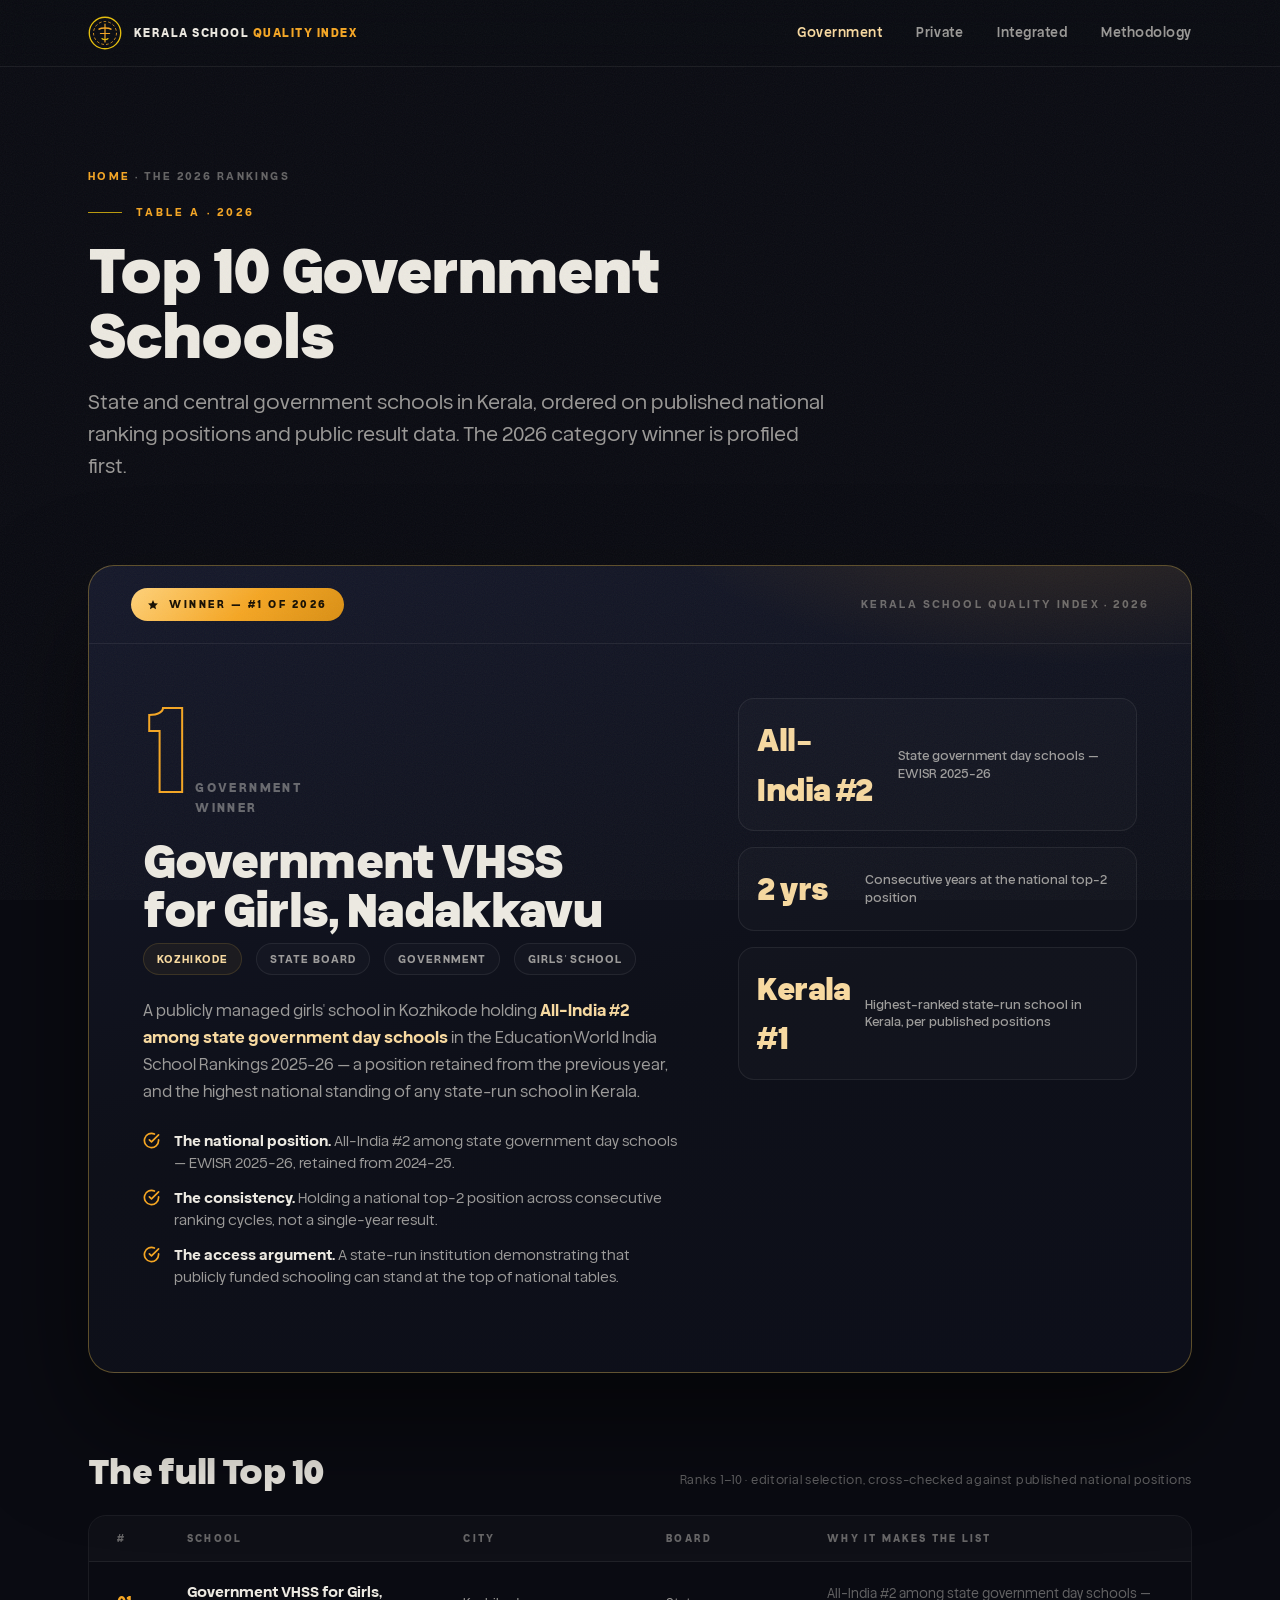
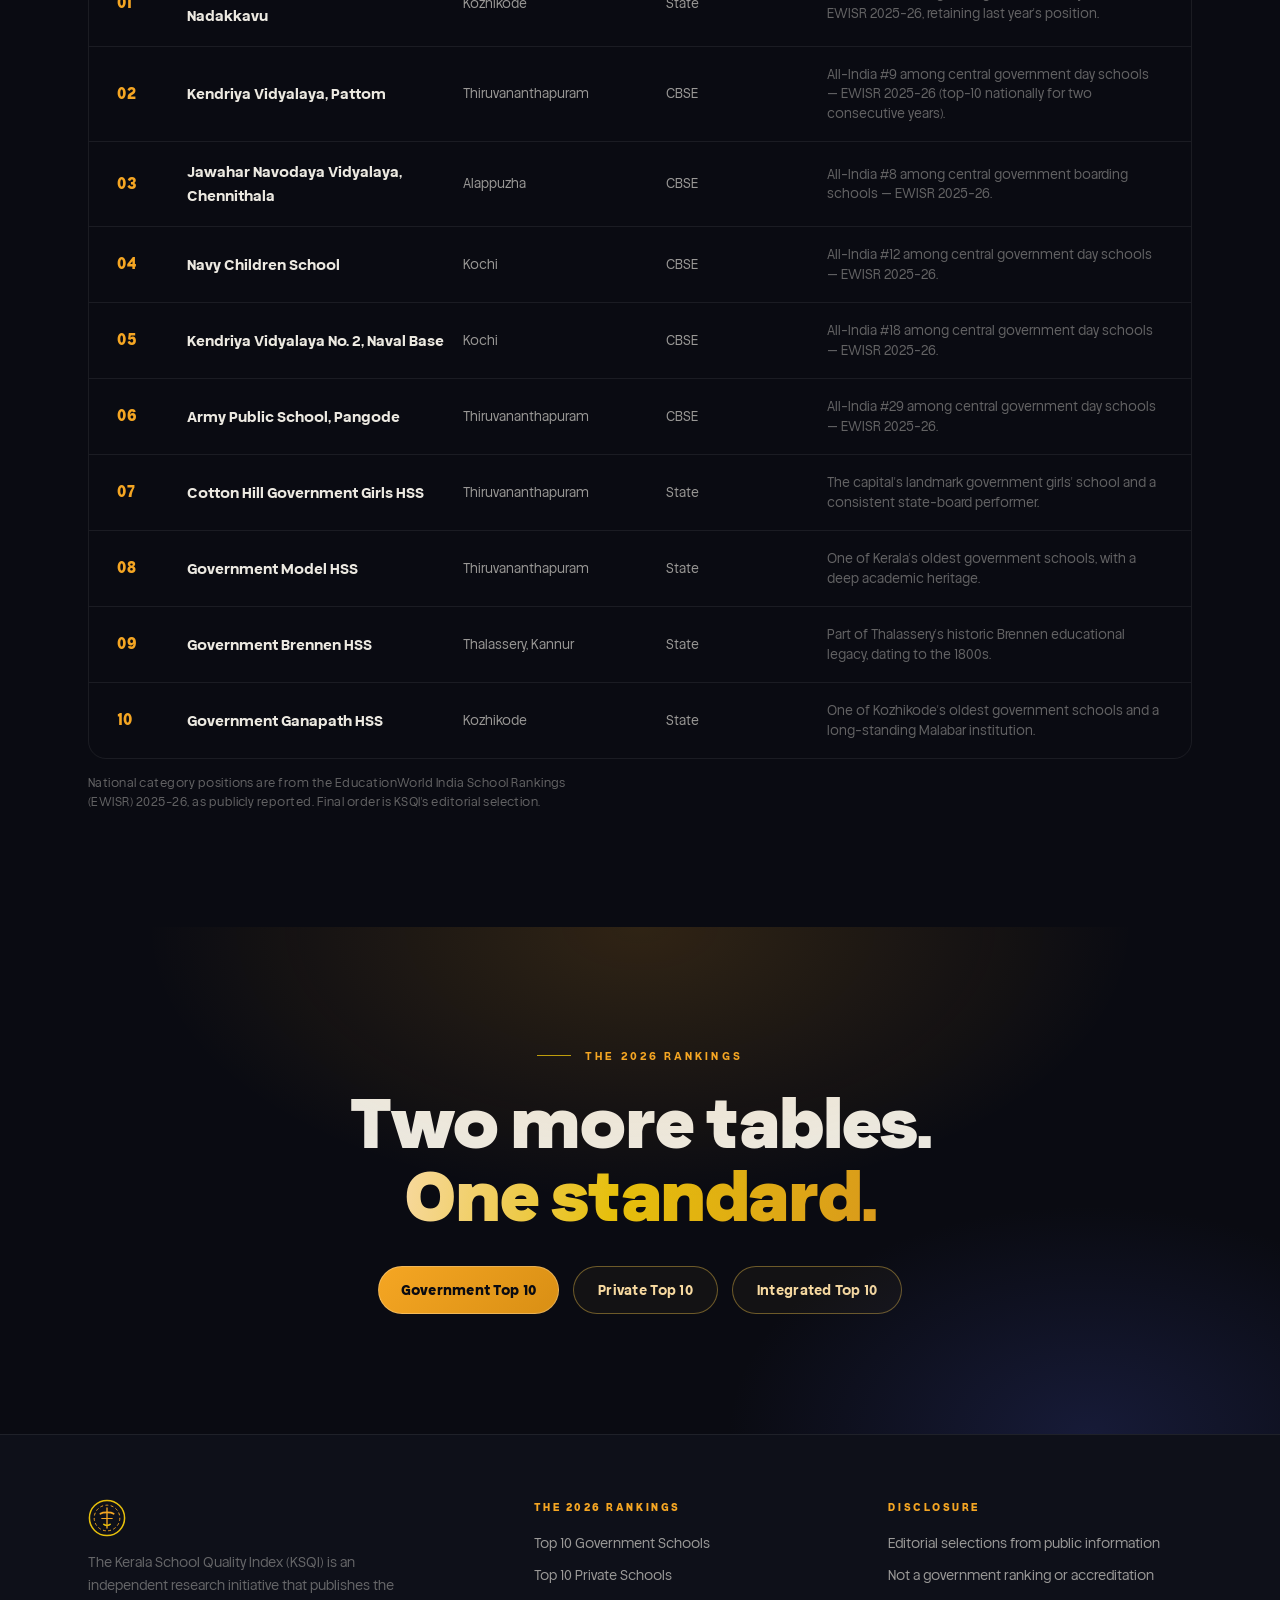
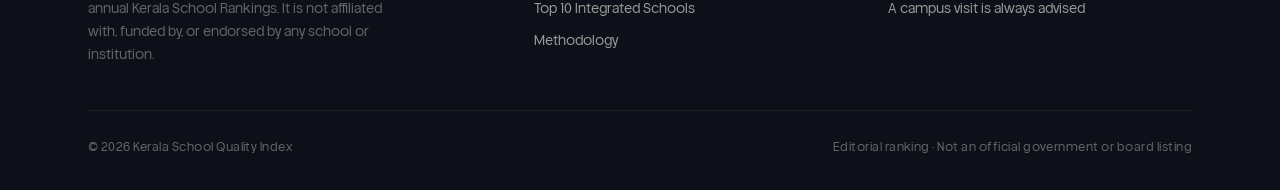
==== government.html @ 9d3c6ff7 "Restructure: multi-page site — equal #1 treatment per category, Rays imagery removed, shared styles." ====
<!DOCTYPE html>
<html lang="en">
<head>
<meta charset="UTF-8" />
<meta name="viewport" content="width=device-width, initial-scale=1.0, viewport-fit=cover" />
<title>Top 10 Government Schools in Kerala — 2026 Rankings | KSQI</title>
<meta name="description" content="The 2026 KSQI editorial ranking of Kerala's government schools — led by Government VHSS for Girls, Nadakkavu, All-India #2 among state government day schools in EWISR 2025-26." />
<meta property="og:title" content="Top 10 Government Schools in Kerala — 2026 Rankings | KSQI" />
<meta property="og:description" content="The 2026 KSQI editorial ranking of Kerala's government schools — led by Government VHSS for Girls, Nadakkavu, All-India #2 among state government day schools in EWISR 2025-26." />
<meta property="og:type" content="website" />
<meta name="theme-color" content="#0a0b12" />
<link rel="icon" href="data:image/svg+xml,%3Csvg%20xmlns%3D%27http%3A//www.w3.org/2000/svg%27%20viewBox%3D%270%200%2040%2040%27%3E%3Ccircle%20cx%3D%2720%27%20cy%3D%2720%27%20r%3D%2718.5%27%20fill%3D%27%25230a0b12%27%20stroke%3D%27%2523e6bf0b%27%20stroke-width%3D%271.6%27/%3E%3Ccircle%20cx%3D%2720%27%20cy%3D%2720%27%20r%3D%2713.5%27%20fill%3D%27none%27%20stroke%3D%27%2523f5a623%27%20stroke-width%3D%271%27%20stroke-dasharray%3D%273%202.6%27/%3E%3Cpath%20d%3D%27M20%209.5v21%27%20stroke%3D%27%2523f5a623%27%20stroke-width%3D%271.4%27%20stroke-linecap%3D%27round%27/%3E%3Cpath%20d%3D%27M13%2015.5c2.6-1.8%2011.4-1.8%2014%200%27%20stroke%3D%27%2523f5a623%27%20stroke-width%3D%271.8%27%20stroke-linecap%3D%27round%27/%3E%3Cpath%20d%3D%27M14.5%2020.5h11%27%20stroke%3D%27%2523f5a623%27%20stroke-width%3D%271.2%27%20stroke-linecap%3D%27round%27/%3E%3Cpath%20d%3D%27M16.6%2026.6c1.1%201.6%205.7%201.6%206.8%200%27%20stroke%3D%27%2523e6bf0b%27%20stroke-width%3D%271.6%27%20stroke-linecap%3D%27round%27/%3E%3C/svg%3E" />
<link rel="stylesheet" href="styles.css" />
<script type="application/ld+json">
{
  "@context": "https://schema.org",
  "@type": "WebPage",
  "name": "Top 10 Government Schools in Kerala — 2026 Rankings",
  "description": "The 2026 KSQI editorial ranking of Kerala's government schools — led by Government VHSS for Girls, Nadakkavu, All-India #2 among state government day schools in EWISR 2025-26.",
  "publisher": { "@type": "Organization", "name": "Kerala School Quality Index" }
}
</script>
</head>
<body>
<header class="masthead">
  <div class="container masthead-inner">
    <a class="brand" href="index.html">
      <svg class="brand-emblem" viewBox="0 0 40 40" fill="none" aria-hidden="true">
        <circle cx="20" cy="20" r="18.5" stroke="#e6bf0b" stroke-width="1.6"/>
        <circle cx="20" cy="20" r="13.5" stroke="#f5a623" stroke-width="1" stroke-dasharray="3 2.6"/>
        <path d="M20 9.5v21" stroke="#f5a623" stroke-width="1.4" stroke-linecap="round"/>
        <path d="M13 15.5c2.6-1.8 11.4-1.8 14 0" stroke="#f5a623" stroke-width="1.8" stroke-linecap="round"/>
        <path d="M14.5 20.5h11" stroke="#f5a623" stroke-width="1.2" stroke-linecap="round"/>
        <path d="M16.6 26.6c1.1 1.6 5.7 1.6 6.8 0" stroke="#e6bf0b" stroke-width="1.6" stroke-linecap="round"/>
      </svg>
      <span class="brand-name">Kerala School <span>Quality Index</span></span>
    </a>
    <nav class="masthead-nav" aria-label="Rankings navigation">
      <a href="government.html" style="color:var(--champagne)">Government</a>
      <a href="private.html">Private</a>
      <a href="integrated.html">Integrated</a>
      <a href="index.html#methodology">Methodology</a>
    </nav>
    
  </div>
</header>

<section class="page-head">
  <div class="container">
    <div class="crumb reveal"><a href="index.html">Home</a> · The 2026 Rankings</div>
    <div class="section-head reveal" style="margin-bottom:0">
      <div class="section-label">Table A · 2026</div>
      <h2 style="font-size:clamp(34px,5vw,60px);font-weight:900;margin:16px 0 18px">Top 10 Government Schools</h2>
      <p class="lede">State and central government schools in Kerala, ordered on published national ranking positions and public result data. The 2026 category winner is profiled first.</p>
    </div>
  </div>
</section>

<section class="section" style="padding-top:clamp(20px,3vw,36px)">
  <div class="container">
    <article class="rank-featured reveal">
      <div class="topline">
        <span class="rank-badge"><svg width="12" height="12" viewBox="0 0 24 24" fill="currentColor" aria-hidden="true"><path d="M12 2l2.9 6.3 6.9.8-5.1 4.7 1.4 6.8L12 17.2 5.9 20.6l1.4-6.8L2.2 9.1l6.9-.8z"/></svg> Winner — #1 of 2026</span>
        <span class="rank-edition">Kerala School Quality Index · 2026</span>
      </div>
      <div class="rank-body">
        <div class="rank-left">
          <div class="rank-no"><span class="big">1</span><span class="of">Government<br/>Winner</span></div>
          <h3>Government VHSS for Girls, Nadakkavu</h3>
          <div class="rank-meta">
            <span class="chip gold">Kozhikode</span>
            <span class="chip">State Board</span>
            <span class="chip">Government</span>
            <span class="chip">Girls' School</span>
          </div>
          <p class="blurb">A publicly managed girls' school in Kozhikode holding <strong>All-India #2 among state government day schools</strong> in the EducationWorld India School Rankings 2025-26 — a position retained from the previous year, and the highest national standing of any state-run school in Kerala.</p>
          <div class="rank-wins">
            <div class="win">
              <svg width="17" height="17" viewBox="0 0 24 24" fill="none" stroke="#f5a623" stroke-width="2.4" stroke-linecap="round" stroke-linejoin="round" aria-hidden="true"><path d="M22 11.08V12a10 10 0 1 1-5.93-9.14"/><polyline points="22 4 12 14.01 9 11.01"/></svg>
              <span><b>The national position.</b> All-India #2 among state government day schools — EWISR 2025-26, retained from 2024-25.</span>
            </div>
            <div class="win">
              <svg width="17" height="17" viewBox="0 0 24 24" fill="none" stroke="#f5a623" stroke-width="2.4" stroke-linecap="round" stroke-linejoin="round" aria-hidden="true"><path d="M22 11.08V12a10 10 0 1 1-5.93-9.14"/><polyline points="22 4 12 14.01 9 11.01"/></svg>
              <span><b>The consistency.</b> Holding a national top-2 position across consecutive ranking cycles, not a single-year result.</span>
            </div>
            <div class="win">
              <svg width="17" height="17" viewBox="0 0 24 24" fill="none" stroke="#f5a623" stroke-width="2.4" stroke-linecap="round" stroke-linejoin="round" aria-hidden="true"><path d="M22 11.08V12a10 10 0 1 1-5.93-9.14"/><polyline points="22 4 12 14.01 9 11.01"/></svg>
              <span><b>The access argument.</b> A state-run institution demonstrating that publicly funded schooling can stand at the top of national tables.</span>
            </div>
          </div>
        </div>
        <div class="rank-right">
          <div class="rank-stat"><span class="v">All-India #2</span><span class="k">State government day schools — EWISR 2025-26</span></div>
          <div class="rank-stat"><span class="v">2 yrs</span><span class="k">Consecutive years at the national top-2 position</span></div>
          <div class="rank-stat"><span class="v">Kerala #1</span><span class="k">Highest-ranked state-run school in Kerala, per published positions</span></div>
        </div>
      </div>
    </article>

    <div class="watch-head reveal">
      <h3>The full Top 10</h3>
      <span class="note-sm">Ranks 1–10 · editorial selection, cross-checked against published national positions</span>
    </div>
    <div class="wtable reveal">
      <div class="wrow whead">
        <span>#</span><span>School</span><span>City</span><span>Board</span><span>Why it makes the list</span>
      </div>
      <div class="wrow"><span class="pos rk">01</span><span class="school">Government VHSS for Girls, Nadakkavu</span><span class="city">Kozhikode</span><span class="board">State</span><span class="why">All-India #2 among state government day schools — EWISR 2025-26, retaining last year's position.</span></div>
      <div class="wrow"><span class="pos rk">02</span><span class="school">Kendriya Vidyalaya, Pattom</span><span class="city">Thiruvananthapuram</span><span class="board">CBSE</span><span class="why">All-India #9 among central government day schools — EWISR 2025-26 (top-10 nationally for two consecutive years).</span></div>
      <div class="wrow"><span class="pos rk">03</span><span class="school">Jawahar Navodaya Vidyalaya, Chennithala</span><span class="city">Alappuzha</span><span class="board">CBSE</span><span class="why">All-India #8 among central government boarding schools — EWISR 2025-26.</span></div>
      <div class="wrow"><span class="pos rk">04</span><span class="school">Navy Children School</span><span class="city">Kochi</span><span class="board">CBSE</span><span class="why">All-India #12 among central government day schools — EWISR 2025-26.</span></div>
      <div class="wrow"><span class="pos rk">05</span><span class="school">Kendriya Vidyalaya No. 2, Naval Base</span><span class="city">Kochi</span><span class="board">CBSE</span><span class="why">All-India #18 among central government day schools — EWISR 2025-26.</span></div>
      <div class="wrow"><span class="pos rk">06</span><span class="school">Army Public School, Pangode</span><span class="city">Thiruvananthapuram</span><span class="board">CBSE</span><span class="why">All-India #29 among central government day schools — EWISR 2025-26.</span></div>
      <div class="wrow"><span class="pos rk">07</span><span class="school">Cotton Hill Government Girls HSS</span><span class="city">Thiruvananthapuram</span><span class="board">State</span><span class="why">The capital's landmark government girls' school and a consistent state-board performer.</span></div>
      <div class="wrow"><span class="pos rk">08</span><span class="school">Government Model HSS</span><span class="city">Thiruvananthapuram</span><span class="board">State</span><span class="why">One of Kerala's oldest government schools, with a deep academic heritage.</span></div>
      <div class="wrow"><span class="pos rk">09</span><span class="school">Government Brennen HSS</span><span class="city">Thalassery, Kannur</span><span class="board">State</span><span class="why">Part of Thalassery's historic Brennen educational legacy, dating to the 1800s.</span></div>
      <div class="wrow"><span class="pos rk">10</span><span class="school">Government Ganapath HSS</span><span class="city">Kozhikode</span><span class="board">State</span><span class="why">One of Kozhikode's oldest government schools and a long-standing Malabar institution.</span></div>
    </div>
    <p class="table-src reveal">National category positions are from the EducationWorld India School Rankings (EWISR) 2025-26, as publicly reported. Final order is KSQI's editorial selection.</p>
  </div>
</section>

<section class="cta-band">
  <div class="container">
    <div class="reveal">
      <div class="section-label" style="justify-content:center;margin-bottom:20px">The 2026 Rankings</div>
      <h2>Two more tables.<br/><span class="gold-text">One standard.</span></h2>
      <div class="cta-actions" style="margin-top:34px">
        <a class="cta-btn" href="government.html">Government Top 10</a>
        <a class="btn-ghost" href="private.html">Private Top 10</a>
        <a class="btn-ghost" href="integrated.html">Integrated Top 10</a>
      </div>
    </div>
  </div>
</section>

<footer class="footer">
  <div class="container">
    <div class="footer-grid">
      <div>
        <a class="brand" href="index.html">
          <svg class="brand-emblem" viewBox="0 0 40 40" fill="none" aria-hidden="true">
        <circle cx="20" cy="20" r="18.5" stroke="#e6bf0b" stroke-width="1.6"/>
        <circle cx="20" cy="20" r="13.5" stroke="#f5a623" stroke-width="1" stroke-dasharray="3 2.6"/>
        <path d="M20 9.5v21" stroke="#f5a623" stroke-width="1.4" stroke-linecap="round"/>
        <path d="M13 15.5c2.6-1.8 11.4-1.8 14 0" stroke="#f5a623" stroke-width="1.8" stroke-linecap="round"/>
        <path d="M14.5 20.5h11" stroke="#f5a623" stroke-width="1.2" stroke-linecap="round"/>
        <path d="M16.6 26.6c1.1 1.6 5.7 1.6 6.8 0" stroke="#e6bf0b" stroke-width="1.6" stroke-linecap="round"/>
      </svg>
        </a>
        <p>The Kerala School Quality Index (KSQI) is an independent research initiative that publishes the annual Kerala School Rankings. It is not affiliated with, funded by, or endorsed by any school or institution.</p>
      </div>
      <div>
        <h5>The 2026 Rankings</h5>
        <ul>
          <li><a href="government.html">Top 10 Government Schools</a></li>
          <li><a href="private.html">Top 10 Private Schools</a></li>
          <li><a href="integrated.html">Top 10 Integrated Schools</a></li>
          <li><a href="index.html#methodology">Methodology</a></li>
        </ul>
      </div>
      <div>
        <h5>Disclosure</h5>
        <ul>
          <li>Editorial selections from public information</li>
          <li>Not a government ranking or accreditation</li>
          <li>A campus visit is always advised</li>
        </ul>
      </div>
    </div>
    <div class="footer-bottom">
      <span>&copy; 2026 Kerala School Quality Index</span>
      <span>Editorial ranking &middot; Not an official government or board listing</span>
    </div>
  </div>
</footer>
<script>
(function(){
  var io = new IntersectionObserver(function(entries){
    entries.forEach(function(e){
      if(e.isIntersecting){ e.target.classList.add('in'); io.unobserve(e.target); }
    });
  }, {threshold:.05, rootMargin:'0px 0px -40px 0px'});
  document.querySelectorAll('.reveal').forEach(function(el){ io.observe(el); });
  function revealPassed(){
    document.querySelectorAll('.reveal:not(.in)').forEach(function(el){
      if(el.getBoundingClientRect().top < window.innerHeight * 0.98){ el.classList.add('in'); io.unobserve(el); }
    });
  }
  window.addEventListener('load', function(){ setTimeout(revealPassed, 900); });
  window.addEventListener('scroll', revealPassed, {passive:true});
  var track = document.querySelector('.ticker-track');
  if(track) track.innerHTML += track.innerHTML;
})();
</script>
</body>
</html>
---- styles.css ----
/* ══════════════════════════════════════════════════════════════
   Kerala School Quality Index — Rankings 2026
   Dark luxury editorial · Helvena · gold hairline system
   ══════════════════════════════════════════════════════════════ */
@font-face { font-family:'Helvena'; src:url('fonts/helvena-regular.woff2') format('woff2'); font-weight:400; font-style:normal; font-display:swap; }
@font-face { font-family:'Helvena'; src:url('fonts/helvena-medium.woff2') format('woff2'); font-weight:500; font-style:normal; font-display:swap; }
@font-face { font-family:'Helvena'; src:url('fonts/helvena-semibold.woff2') format('woff2'); font-weight:600; font-style:normal; font-display:swap; }
@font-face { font-family:'Helvena'; src:url('fonts/helvena-bold.woff2') format('woff2'); font-weight:700; font-style:normal; font-display:swap; }
@font-face { font-family:'Helvena'; src:url('fonts/helvena-extrabold.woff2') format('woff2'); font-weight:800; font-style:normal; font-display:swap; }
@font-face { font-family:'Helvena'; src:url('fonts/helvena-black.woff2') format('woff2'); font-weight:900; font-style:normal; font-display:swap; }

:root{
  --ink:#0a0b12;
  --ink-2:#0e1019;
  --ink-3:#131623;
  --line:rgba(245,198,74,.14);
  --line-soft:rgba(255,255,255,.07);
  --gold:#f5a623;
  --gold-deep:#e6bf0b;
  --champagne:#f7d9a0;
  --gold-dim:rgba(245,166,35,.55);
  --red:#ec2127;
  --text:#ece9e1;
  --text-dim:rgba(236,233,225,.64);
  --text-faint:rgba(236,233,225,.4);
  --serif:'Helvena', 'Helvetica Neue', Arial, sans-serif;
  --ease:cubic-bezier(.22,.61,.36,1);
}
*{margin:0;padding:0;box-sizing:border-box}
html{scroll-behavior:smooth}
body{
  background:var(--ink);
  color:var(--text);
  font-family:var(--serif);
  font-weight:400;
  font-size:16px;
  line-height:1.65;
  -webkit-font-smoothing:antialiased;
  -moz-osx-font-smoothing:grayscale;
  text-rendering:optimizeLegibility;
  overflow-x:hidden;
}
::selection{background:var(--gold);color:#0a0b12}
img{max-width:100%;display:block}
a{color:inherit;text-decoration:none}
:focus-visible{outline:3px solid var(--gold);outline-offset:3px;border-radius:4px}

/* film-grain cinematic texture */
body::after{
  content:"";position:fixed;inset:0;pointer-events:none;z-index:999;opacity:.05;
  background-image:url("data:image/svg+xml,%3Csvg xmlns='http://www.w3.org/2000/svg' width='160' height='160'%3E%3Cfilter id='n'%3E%3CfeTurbulence type='fractalNoise' baseFrequency='0.9' numOctaves='2'/%3E%3C/filter%3E%3Crect width='160' height='160' filter='url(%23n)'/%3E%3C/svg%3E");
}

.container{max-width:1200px;margin:0 auto;padding:0 clamp(20px,4vw,48px)}
.section{padding:clamp(4.5rem,9vw,8rem) 0;position:relative}
.section-label{
  display:flex;align-items:center;gap:14px;
  font-size:11px;font-weight:700;letter-spacing:.28em;text-transform:uppercase;color:var(--gold);
}
.section-label::before{content:"";width:34px;height:1px;background:var(--gold-deep);opacity:.8}
h1,h2,h3{text-wrap:balance;letter-spacing:-.02em;line-height:1.08}
.lede{color:var(--text-dim);font-size:clamp(17px,1.6vw,20px);line-height:1.6;font-weight:400;max-width:62ch}
.gold-text{background:linear-gradient(100deg,#f7d9a0 0%,var(--gold-deep) 45%,#d99a1b 100%);-webkit-background-clip:text;background-clip:text;color:transparent}

/* reveal on scroll */
.reveal{opacity:0;transform:translateY(26px);transition:opacity .8s var(--ease),transform .8s var(--ease)}
.reveal.in{opacity:1;transform:none}

/* ═══ Masthead ═══ */
.masthead{position:sticky;top:0;z-index:100;background:rgba(10,11,18,.82);backdrop-filter:blur(14px);-webkit-backdrop-filter:blur(14px);border-bottom:1px solid var(--line-soft)}
.masthead-inner{display:flex;align-items:center;justify-content:space-between;height:66px;gap:20px}
.brand{display:flex;align-items:center;gap:12px;min-width:0}
.brand-emblem{width:34px;height:34px;flex-shrink:0}
.brand-name{font-size:11.5px;font-weight:800;letter-spacing:.13em;text-transform:uppercase;white-space:nowrap;line-height:1.35}
.brand-name span{color:var(--gold)}
.masthead-nav{display:flex;align-items:center;gap:clamp(16px,3vw,34px);font-size:13px;font-weight:600;letter-spacing:.04em;color:var(--text-dim)}
.masthead-nav a:hover{color:var(--champagne)}
.cta-btn{
  display:inline-flex;align-items:center;gap:9px;
  background:linear-gradient(135deg,#f5a623,#d98f14);color:#0a0b12;
  font-weight:800;font-size:13.5px;letter-spacing:.02em;
  padding:11px 22px;border-radius:100px;border:1px solid rgba(255,255,255,.25);
  transition:transform .25s var(--ease),box-shadow .25s var(--ease);
  white-space:nowrap;
}
.cta-btn:hover{transform:translateY(-2px);box-shadow:0 12px 30px rgba(245,166,35,.28)}
.cta-btn:active{transform:scale(.98)}

/* ═══ Hero ═══ */
.hero{position:relative;padding:clamp(72px,10vw,130px) 0 clamp(56px,8vw,96px);overflow:hidden}
.hero-bg{position:absolute;inset:0;pointer-events:none}
.hero-bg::before{
  content:"";position:absolute;inset:0;
  background:
    radial-gradient(900px 520px at 78% 8%, rgba(245,166,35,.13), transparent 62%),
    radial-gradient(700px 500px at 8% 88%, rgba(52,63,143,.25), transparent 60%);
}
.hero-bg::after{
  content:"";position:absolute;inset:0;opacity:.5;
  background-image:
    linear-gradient(rgba(245,198,74,.05) 1px, transparent 1px),
    linear-gradient(90deg, rgba(245,198,74,.05) 1px, transparent 1px);
  background-size:56px 56px;
  -webkit-mask-image:radial-gradient(ellipse 85% 75% at 50% 0%, #000 30%, transparent 78%);
          mask-image:radial-gradient(ellipse 85% 75% at 50% 0%, #000 30%, transparent 78%);
}
.hero-grid{display:grid;grid-template-columns:1.08fr .92fr;gap:clamp(32px,5vw,72px);align-items:center;position:relative}
.hero-copy .edition{
  display:inline-flex;align-items:center;gap:10px;
  font-size:11px;font-weight:700;letter-spacing:.3em;text-transform:uppercase;color:var(--champagne);
  border:1px solid var(--line);border-radius:100px;padding:9px 18px;margin-bottom:26px;
  background:rgba(245,198,74,.05);
}
.hero-copy .edition::before{content:"";width:7px;height:7px;border-radius:50%;background:var(--red);box-shadow:0 0 0 4px rgba(236,33,39,.2);animation:pulse 2.4s ease-in-out infinite}
@keyframes pulse{0%,100%{box-shadow:0 0 0 4px rgba(236,33,39,.18)}50%{box-shadow:0 0 0 8px rgba(236,33,39,.05)}}
.hero h1{font-size:clamp(42px,6.4vw,84px);font-weight:900;letter-spacing:-.03em;line-height:1.02;margin-bottom:22px}
.hero h1 .gold-text{display:block;padding-top:6px}
.hero-sub{color:var(--text-dim);font-size:clamp(16px,1.6vw,19px);line-height:1.62;max-width:56ch;margin-bottom:34px}
.hero-sub strong{color:var(--champagne);font-weight:700}
.hero-actions{display:flex;flex-wrap:wrap;gap:14px;align-items:center}
.btn-ghost{
  display:inline-flex;align-items:center;gap:9px;
  border:1px solid rgba(245,198,74,.4);color:var(--champagne);
  font-weight:700;font-size:13.5px;letter-spacing:.02em;
  padding:12px 24px;border-radius:100px;background:rgba(245,198,74,.04);
  transition:all .25s var(--ease);
}
.btn-ghost:hover{border-color:var(--gold);background:rgba(245,198,74,.1);transform:translateY(-2px)}
.btn-ghost:active{transform:scale(.98)}
.hero-meta{margin-top:38px;display:flex;flex-wrap:wrap;gap:10px 26px;font-size:12px;letter-spacing:.08em;text-transform:uppercase;color:var(--text-faint);font-weight:600}
.hero-meta b{color:var(--text-dim);font-weight:700}
/* hero visual — cinematic gold-framed image + #1 seal */
.hero-visual{position:relative}
.frame{
  position:relative;border-radius:22px;overflow:hidden;
  border:1px solid var(--line);
  box-shadow:0 40px 90px rgba(0,0,0,.55), 0 0 0 1px rgba(0,0,0,.4);
}
.frame img{width:100%;height:clamp(300px,36vw,460px);object-fit:cover;transform:scale(1.02)}
.frame::after{content:"";position:absolute;inset:0;background:linear-gradient(200deg,rgba(10,11,18,0) 40%,rgba(10,11,18,.62) 100%)}
.seal{
  position:absolute;z-index:3;left:-26px;bottom:-30px;
  width:clamp(128px,14vw,164px);aspect-ratio:1;border-radius:50%;
  display:flex;flex-direction:column;align-items:center;justify-content:center;text-align:center;
  background:radial-gradient(circle at 32% 28%, #ffd27a, var(--gold) 58%, #c47d0c);
  color:#170f02;box-shadow:0 24px 60px rgba(245,166,35,.42), inset 0 2px 0 rgba(255,255,255,.55);
  padding:18px;line-height:1.2;
}
.seal .num{font-size:clamp(38px,4.4vw,52px);font-weight:900;letter-spacing:-.03em;line-height:1}
.seal .cap{font-size:8.5px;font-weight:800;letter-spacing:.18em;text-transform:uppercase;margin-top:6px}
.seal .cap2{font-size:8px;font-weight:700;letter-spacing:.14em;text-transform:uppercase;margin-top:2px;opacity:.78}
.caption-tag{position:absolute;z-index:3;right:16px;bottom:16px;font-size:10.5px;font-weight:700;letter-spacing:.16em;text-transform:uppercase;color:rgba(247,217,160,.92)}

/* ═══ Ticker ═══ */
.ticker{border-top:1px solid var(--line-soft);border-bottom:1px solid var(--line-soft);background:var(--ink-2);overflow:hidden;padding:15px 0}
.ticker-track{display:flex;gap:0;width:max-content;animation:tick 38s linear infinite}
.ticker:hover .ticker-track{animation-play-state:paused}
.ticker-item{display:flex;align-items:center;gap:26px;padding-right:26px;font-size:12.5px;font-weight:700;letter-spacing:.22em;text-transform:uppercase;color:var(--text-dim);white-space:nowrap}
.ticker-item i{font-style:normal;color:var(--gold);font-size:11px}
@keyframes tick{to{transform:translateX(-50%)}}

/* ═══ Editorial body sections ═══ */
.section-head{margin-bottom:clamp(38px,6vw,64px);max-width:820px}
.section-head h2{font-size:clamp(30px,4.2vw,52px);font-weight:900;margin-top:16px}
.section-head .lede{margin-top:18px}
.two-col{display:grid;grid-template-columns:1fr 1fr;gap:clamp(28px,5vw,64px);align-items:center}
.visual-frame{border-radius:20px;overflow:hidden;border:1px solid var(--line-soft);box-shadow:0 30px 70px rgba(0,0,0,.5);position:relative}
.visual-frame img{width:100%;height:clamp(260px,30vw,400px);object-fit:cover}
.visual-frame .cap{position:absolute;left:0;right:0;bottom:0;padding:38px 18px 14px;font-size:11px;letter-spacing:.14em;text-transform:uppercase;color:rgba(236,233,225,.85);background:linear-gradient(transparent,rgba(10,11,18,.82));font-weight:600}
.body-copy p{color:var(--text-dim);margin-bottom:18px;font-size:16.5px;line-height:1.72}
.body-copy p strong{color:var(--text);font-weight:600}
.body-copy .pull{
  border-left:2px solid var(--gold-deep);padding-left:22px;margin:26px 0;
  color:var(--champagne);font-size:clamp(18px,2vw,22px);font-weight:600;line-height:1.45;font-style:normal;
}

/* model steps */
.steps{display:grid;grid-template-columns:repeat(3,1fr);gap:18px;margin-top:8px}
.step{
  position:relative;border:1px solid var(--line-soft);border-radius:18px;background:var(--ink-2);
  padding:30px 26px 26px;overflow:hidden;transition:border-color .3s var(--ease),transform .3s var(--ease);
}
.step:hover{border-color:var(--line);transform:translateY(-4px)}
.step .no{font-size:12px;font-weight:800;letter-spacing:.24em;color:var(--gold);margin-bottom:14px}
.step h3{font-size:20px;font-weight:800;margin-bottom:10px}
.step p{font-size:14.5px;color:var(--text-dim);line-height:1.6}
.step .time{
  display:inline-block;margin-top:16px;font-size:10.5px;font-weight:700;letter-spacing:.16em;text-transform:uppercase;
  color:var(--champagne);border:1px solid var(--line);padding:5px 11px;border-radius:100px;background:rgba(245,198,74,.05);
}

/* methodology */
.method-wrap{display:grid;grid-template-columns:1fr 1fr;gap:clamp(28px,5vw,64px);align-items:start}
.criteria{display:flex;flex-direction:column}
.crit{display:flex;gap:18px;padding:20px 0;border-bottom:1px solid var(--line-soft)}
.crit:first-child{padding-top:0}
.crit .idx{font-size:12px;font-weight:800;letter-spacing:.18em;color:var(--gold);padding-top:5px;min-width:34px}
.crit h4{font-size:16.5px;font-weight:700;margin-bottom:5px}
.crit p{font-size:14px;color:var(--text-dim);line-height:1.6}
.note{
  border:1px solid var(--line);border-radius:16px;background:linear-gradient(160deg,rgba(245,198,74,.07),rgba(245,198,74,.02));
  padding:26px 26px 24px;font-size:13.5px;color:var(--text-dim);line-height:1.7;
}
.note b{color:var(--champagne);font-weight:700}

/* ═══ Rankings ═══ */
.rank-featured{
  position:relative;border-radius:26px;overflow:hidden;
  border:1px solid rgba(245,198,74,.34);
  background:linear-gradient(165deg,#15182a 0%,var(--ink-2) 55%,#0d0f1a 100%);
  box-shadow:0 50px 110px rgba(0,0,0,.55);
}
.rank-featured::before{content:"";position:absolute;inset:0;pointer-events:none;background:
  radial-gradient(700px 300px at 88% -10%, rgba(245,166,35,.16), transparent 60%)}
.rank-featured .topline{
  display:flex;align-items:center;justify-content:space-between;gap:16px;flex-wrap:wrap;
  padding:22px clamp(22px,4vw,42px);border-bottom:1px solid var(--line-soft);
}
.rank-badge{display:inline-flex;align-items:center;gap:10px;font-size:10.5px;font-weight:800;letter-spacing:.24em;text-transform:uppercase;color:#170f02;background:linear-gradient(135deg,#ffd27a,var(--gold) 55%,#d98f14);padding:8px 16px;border-radius:100px}
.rank-badge .star{color:#8a5205}
.rank-edition{font-size:11px;font-weight:700;letter-spacing:.22em;text-transform:uppercase;color:var(--text-faint)}
.rank-body{display:grid;grid-template-columns:1.15fr .85fr;gap:clamp(28px,5vw,56px);padding:clamp(30px,5vw,54px)}
.rank-left .rank-no{display:flex;align-items:baseline;gap:14px;margin-bottom:18px}
.rank-no .big{font-size:clamp(74px,9vw,120px);font-weight:900;letter-spacing:-.05em;line-height:.85;color:transparent;-webkit-text-stroke:2px var(--gold);}
.rank-no .of{font-size:12px;font-weight:800;letter-spacing:.2em;text-transform:uppercase;color:var(--text-faint)}
.rank-left h3{font-size:clamp(30px,4vw,46px);font-weight:900;margin-bottom:8px}
.rank-meta{display:flex;flex-wrap:wrap;gap:8px 14px;margin-bottom:22px}
.chip{font-size:11px;font-weight:700;letter-spacing:.1em;text-transform:uppercase;color:var(--text-dim);border:1px solid var(--line-soft);padding:6px 13px;border-radius:100px;background:rgba(255,255,255,.02)}
.chip.gold{border-color:var(--line);color:var(--champagne);background:rgba(245,198,74,.05)}
.rank-left .blurb{font-size:16px;line-height:1.68;color:var(--text-dim);margin-bottom:24px}
.rank-left .blurb strong{color:var(--champagne);font-weight:700}
.rank-wins{display:flex;flex-direction:column;gap:12px;margin-bottom:30px}
.win{display:flex;gap:14px;align-items:flex-start;font-size:14.5px;line-height:1.55;color:var(--text-dim)}
.win svg{flex-shrink:0;margin-top:3px}
.win b{color:var(--text);font-weight:700}
.rank-ctas{display:flex;flex-wrap:wrap;gap:12px}
.rank-right{display:flex;flex-direction:column;gap:16px}
.rank-stat{
  display:flex;align-items:center;gap:16px;border:1px solid var(--line-soft);border-radius:16px;
  background:rgba(255,255,255,.02);padding:16px 18px;
}
.rank-stat .v{font-size:clamp(22px,2.4vw,30px);font-weight:900;letter-spacing:-.02em;color:var(--champagne);min-width:92px}
.rank-stat .k{font-size:12.5px;color:var(--text-dim);line-height:1.4;font-weight:500}
.rank-visual{margin-top:auto;border-radius:16px;overflow:hidden;border:1px solid var(--line-soft);position:relative}
.rank-visual img{width:100%;height:150px;object-fit:cover}
.rank-visual .cap{position:absolute;inset:auto 0 0 0;padding:26px 16px 12px;font-size:10.5px;letter-spacing:.14em;text-transform:uppercase;color:rgba(247,217,160,.9);background:linear-gradient(transparent,rgba(10,11,18,.85));font-weight:600}

/* watchlist table */
.watch-head{display:flex;align-items:baseline;justify-content:space-between;gap:20px;flex-wrap:wrap;margin:clamp(48px,7vw,80px) 0 26px}
.watch-head h3{font-size:clamp(24px,3vw,34px);font-weight:900}
.watch-head .note-sm{font-size:12px;color:var(--text-faint);letter-spacing:.06em}
.wtable{border:1px solid var(--line-soft);border-radius:18px;overflow:hidden}
.wrow{display:grid;grid-template-columns:56px 1.25fr .9fr .7fr 1.6fr;gap:14px;align-items:center;padding:18px clamp(16px,2.6vw,28px);border-bottom:1px solid var(--line-soft);font-size:14px;transition:background .25s}
.wrow:last-child{border-bottom:none}
.wrow:hover{background:rgba(255,255,255,.025)}
.wrow .pos{font-size:13px;font-weight:800;letter-spacing:.08em;color:var(--text-faint)}
.wrow .school{font-weight:700;color:var(--text);font-size:14.5px}
.wrow .city,.wrow .board{color:var(--text-dim);font-size:13px}
.wrow .why{color:var(--text-faint);font-size:13px;line-height:1.5}
.wtable .whead{font-size:10px;font-weight:800;letter-spacing:.22em;text-transform:uppercase;color:var(--text-faint);padding:14px clamp(16px,2.6vw,28px);background:rgba(255,255,255,.02)}

/* category nav + ranked tables */
.cat-nav{display:grid;grid-template-columns:repeat(3,1fr);gap:14px}
a.cat-card{text-decoration:none;color:inherit}
.cat-card{display:flex;flex-direction:column;gap:6px;border:1px solid var(--line-soft);border-radius:16px;padding:22px;background:var(--ink-2);transition:border-color .3s,transform .3s}
.cat-card:hover{border-color:var(--line);transform:translateY(-3px)}
.cat-card.gold{border-color:rgba(245,198,74,.4);background:linear-gradient(160deg,rgba(245,198,74,.07),rgba(245,198,74,.01))}
.cat-no{font-size:11px;font-weight:800;letter-spacing:.24em;color:var(--gold)}
.cat-t{font-size:17px;font-weight:800;color:var(--text)}
.cat-s{font-size:12px;color:var(--text-faint);letter-spacing:.06em}
.wrow .pos.rk{font-size:15px;color:var(--gold)}
.table-src{margin-top:14px;font-size:12px;color:var(--text-faint);letter-spacing:.04em;max-width:72ch;line-height:1.6}

/* ═══ Spotlight ═══ */
.spotlight{background:linear-gradient(180deg,transparent,rgba(19,22,35,.55) 12%,rgba(19,22,35,.55) 88%,transparent)}
.spot-grid{display:grid;grid-template-columns:1fr 1fr;gap:clamp(28px,5vw,56px);align-items:start}
.spot-quote{
  font-size:clamp(21px,2.6vw,30px);font-weight:600;line-height:1.35;color:var(--text);
  border-left:2px solid var(--gold-deep);padding-left:24px;margin:0 0 30px;
}
.spot-quote em{font-style:normal;color:var(--gold)}
.profile-block{margin-bottom:30px}
.profile-block h4{font-size:11px;font-weight:800;letter-spacing:.26em;text-transform:uppercase;color:var(--gold);margin-bottom:14px}
.profile-block p{font-size:15px;color:var(--text-dim);line-height:1.7}
.profile-block p strong{color:var(--text);font-weight:700}
.tick-list{display:flex;flex-direction:column;gap:12px}
.tick{display:flex;gap:14px;font-size:15px;color:var(--text-dim);line-height:1.55;align-items:flex-start}
.tick svg{flex-shrink:0;margin-top:2px}
.tick b{color:var(--text);font-weight:700}

/* toppers */
.toppers{display:grid;grid-template-columns:repeat(4,1fr);gap:14px;margin-top:34px}
.topper{border:1px solid var(--line-soft);border-radius:16px;overflow:hidden;background:var(--ink-2);transition:border-color .3s,transform .3s}
.topper:hover{border-color:var(--line);transform:translateY(-3px)}
.topper .ph{position:relative;height:132px;overflow:hidden;background:linear-gradient(150deg,#1a1e33,#0f111c)}
.topper .ph img{width:100%;height:100%;object-fit:cover;object-position:center 22%}
.topper .ph .ph-fallback{display:none;width:100%;height:100%;align-items:center;justify-content:center;font-size:40px;font-weight:900;color:rgba(245,166,35,.5);letter-spacing:-.02em}
.topper .ph img.onerror-fallback{display:none}
.topper .ph img.onerror-fallback + .ph-fallback{display:flex}
.topper .info{padding:14px 16px 16px}
.topper .nm{font-size:14.5px;font-weight:800;letter-spacing:.01em}
.topper .rs{font-size:12px;color:var(--gold);font-weight:700;margin-top:3px;line-height:1.4}
.topper .cl{font-size:11.5px;color:var(--text-faint);margin-top:2px}

/* faculty + differentiators */
.faculty{display:grid;grid-template-columns:repeat(2,1fr);gap:12px;margin-top:34px}
.fac{display:flex;gap:14px;align-items:flex-start;border:1px solid var(--line-soft);border-radius:14px;padding:16px 18px;background:rgba(255,255,255,.02)}
.fac .d{font-size:11px;font-weight:800;letter-spacing:.18em;text-transform:uppercase;color:var(--gold);min-width:86px;padding-top:3px}
.fac p{font-size:13.5px;color:var(--text-dim);line-height:1.55}
.diff{display:grid;grid-template-columns:repeat(4,1fr);gap:14px;margin-top:34px}
.diff-card{border:1px solid var(--line-soft);border-radius:16px;padding:22px 20px;background:var(--ink-2)}
.diff-card svg{margin-bottom:16px}
.diff-card h5{font-size:15px;font-weight:800;margin-bottom:7px}
.diff-card p{font-size:12.5px;color:var(--text-dim);line-height:1.6}

/* admission card */
.admit{
  margin-top:clamp(40px,6vw,64px);border-radius:22px;border:1px solid var(--line);
  background:linear-gradient(160deg,rgba(245,198,74,.09),rgba(245,198,74,.02) 55%);
  padding:clamp(26px,4vw,44px);display:grid;grid-template-columns:1.2fr .8fr;gap:28px;align-items:center;
}
.admit h3{font-size:clamp(22px,2.8vw,32px);font-weight:900;margin-bottom:10px}
.admit p{font-size:14.5px;color:var(--text-dim);line-height:1.65;margin-bottom:16px}
.admit-facts{display:flex;flex-direction:column;gap:10px;border-left:1px solid var(--line-soft);padding-left:clamp(0px,2vw,28px)}
.fact{display:flex;justify-content:space-between;gap:14px;font-size:13.5px;border-bottom:1px dashed rgba(255,255,255,.08);padding-bottom:9px}
.fact .k{color:var(--text-faint);font-weight:600}
.fact .v{color:var(--champagne);font-weight:700;text-align:right}

/* comparison */
.cmp{width:100%;border-collapse:collapse;border:1px solid var(--line-soft);border-radius:18px;overflow:hidden;font-size:14px}
.cmp th,.cmp td{padding:16px 20px;text-align:left;border-bottom:1px solid var(--line-soft);vertical-align:top}
.cmp thead th{font-size:11px;font-weight:800;letter-spacing:.18em;text-transform:uppercase;background:rgba(255,255,255,.03)}
.cmp thead th:first-child{color:var(--text-faint)}
.cmp thead th:nth-child(2){color:var(--text-dim)}
.cmp thead th:last-child{color:var(--champagne);background:rgba(245,198,74,.06)}
.cmp tbody tr:last-child td{border-bottom:none}
.cmp td:first-child{color:var(--text);font-weight:600;font-size:13.5px}
.cmp td:nth-child(2){color:var(--text-faint);font-size:13.5px}
.cmp td:last-child{color:var(--text-dim);font-size:13.5px}
.cmp td b{color:var(--champagne);font-weight:700}

/* faq */
.faq-list{display:flex;flex-direction:column;gap:12px;max-width:860px}
.faq{border:1px solid var(--line-soft);border-radius:16px;background:var(--ink-2);overflow:hidden;transition:border-color .3s}
.faq[open]{border-color:var(--line)}
.faq summary{
  list-style:none;cursor:pointer;display:flex;align-items:center;justify-content:space-between;gap:18px;
  padding:20px 24px;font-size:16px;font-weight:700;color:var(--text);
}
.faq summary::-webkit-details-marker{display:none}
.faq summary .plus{flex-shrink:0;width:26px;height:26px;border-radius:50%;border:1px solid var(--line);display:flex;align-items:center;justify-content:center;font-size:15px;color:var(--gold);transition:transform .3s var(--ease)}
.faq[open] summary .plus{transform:rotate(45deg)}
.faq .ans{padding:0 24px 22px;font-size:14.5px;color:var(--text-dim);line-height:1.7}
.faq .ans b{color:var(--text);font-weight:700}

/* CTA band */
.cta-band{
  position:relative;text-align:center;padding:clamp(70px,10vw,120px) 0;overflow:hidden;
}
.cta-band::before{content:"";position:absolute;inset:0;background:
  radial-gradient(760px 420px at 50% 0%, rgba(245,166,35,.16), transparent 65%),
  radial-gradient(600px 380px at 85% 100%, rgba(52,63,143,.3), transparent 60%)}
.cta-band h2{font-size:clamp(34px,5.4vw,68px);font-weight:900;letter-spacing:-.03em;margin-bottom:18px}
.cta-band .lede{margin:0 auto 36px}
.cta-actions{display:flex;justify-content:center;flex-wrap:wrap;gap:14px}
.cta-contact{margin-top:40px;font-size:13px;color:var(--text-faint);letter-spacing:.04em}
.cta-contact a{color:var(--champagne);font-weight:700;border-bottom:1px solid var(--line)}
.cta-contact a:hover{color:var(--gold)}

/* footer */
.footer{border-top:1px solid var(--line-soft);background:var(--ink-2);padding:clamp(40px,6vw,64px) 0 34px}
.footer-grid{display:grid;grid-template-columns:1.3fr 1fr 1fr;gap:clamp(28px,4vw,60px);margin-bottom:44px}
.footer .brand-emblem{width:38px;height:38px;margin-bottom:14px}
.footer p{font-size:13.5px;color:var(--text-faint);line-height:1.7;max-width:40ch}
.footer h5{font-size:10.5px;font-weight:800;letter-spacing:.24em;text-transform:uppercase;color:var(--gold);margin-bottom:16px}
.footer ul{list-style:none;display:flex;flex-direction:column;gap:10px}
.footer li a,.footer li{font-size:13.5px;color:var(--text-dim)}
.footer li a:hover{color:var(--champagne)}
.footer-bottom{border-top:1px solid var(--line-soft);padding-top:26px;display:flex;justify-content:space-between;gap:16px;flex-wrap:wrap;font-size:12px;color:var(--text-faint);letter-spacing:.04em}

/* responsive */
@media (max-width:1024px){
  .hero-grid{grid-template-columns:1fr}
  .hero-visual{max-width:620px;margin:10px auto 0}
  .seal{left:16px}
  .two-col,.method-wrap,.spot-grid,.admit{grid-template-columns:1fr}
  .rank-body{grid-template-columns:1fr}
  .rank-no .big{font-size:clamp(64px,14vw,96px)}
  .steps{grid-template-columns:1fr}
  .diff{grid-template-columns:repeat(2,1fr)}
  .toppers{grid-template-columns:repeat(2,1fr)}
  .faculty{grid-template-columns:1fr}
  .wrow{grid-template-columns:44px 1fr 1fr;grid-auto-rows:auto;row-gap:4px}
  .wrow .why{grid-column:2 / -1}
  .footer-grid{grid-template-columns:1fr 1fr}
}
@media (max-width:1200px){
  .brand-name{white-space:normal;max-width:230px;line-height:1.4}
}
@media (max-width:640px){
  .masthead-nav{display:none}
  .cat-nav{grid-template-columns:1fr}
  .brand-name{font-size:10px;max-width:150px;letter-spacing:.1em}
  .masthead .cta-btn{display:none}
  .toppers{grid-template-columns:1fr 1fr}
  .topper .ph{height:110px}
  .diff{grid-template-columns:1fr}
  .cmp th,.cmp td{padding:12px 14px}
  .admit-facts{border-left:none;padding-left:0}
  .footer-grid{grid-template-columns:1fr}
  .hero-meta{display:none}
}
@media (prefers-reduced-motion:reduce){
  *,*::before,*::after{animation-duration:.01ms !important;animation-iteration-count:1 !important;transition-duration:.01ms !important}
  html{scroll-behavior:auto}
  .reveal{opacity:1;transform:none}
}

/* multi-page additions */
.hero-center{max-width:860px;margin:0 auto;text-align:center}
.hero-center .hero-actions{justify-content:center}
.hero-center .hero-sub{margin-left:auto;margin-right:auto}
.winners{display:grid;grid-template-columns:repeat(3,1fr);gap:16px;margin-top:8px}
a.winner-card{display:flex;flex-direction:column;border:1px solid var(--line-soft);border-radius:20px;padding:28px 26px;background:var(--ink-2);transition:border-color .3s,transform .3s;text-decoration:none;color:inherit}
a.winner-card:hover{border-color:rgba(245,198,74,.45);transform:translateY(-4px)}
.winner-card .wcat{font-size:10.5px;font-weight:800;letter-spacing:.24em;text-transform:uppercase;color:var(--gold);margin-bottom:18px}
.winner-card .wnum{font-size:56px;font-weight:900;letter-spacing:-.04em;line-height:.9;color:transparent;-webkit-text-stroke:1.6px var(--gold);margin-bottom:16px}
.winner-card .wname{font-size:20px;font-weight:800;line-height:1.25;margin-bottom:6px}
.winner-card .wcity{font-size:13px;color:var(--text-dim);margin-bottom:14px}
.winner-card .wgo{font-size:12px;font-weight:700;letter-spacing:.14em;text-transform:uppercase;color:var(--champagne);margin-top:auto}
.page-head{padding:clamp(56px,8vw,100px) 0 clamp(30px,4vw,48px)}
.crumb{font-size:11px;font-weight:700;letter-spacing:.22em;text-transform:uppercase;color:var(--text-faint);margin-bottom:18px}
.crumb a{color:var(--gold)}
.ph-mono{display:flex !important}
@media (max-width:1024px){.winners{grid-template-columns:1fr}}
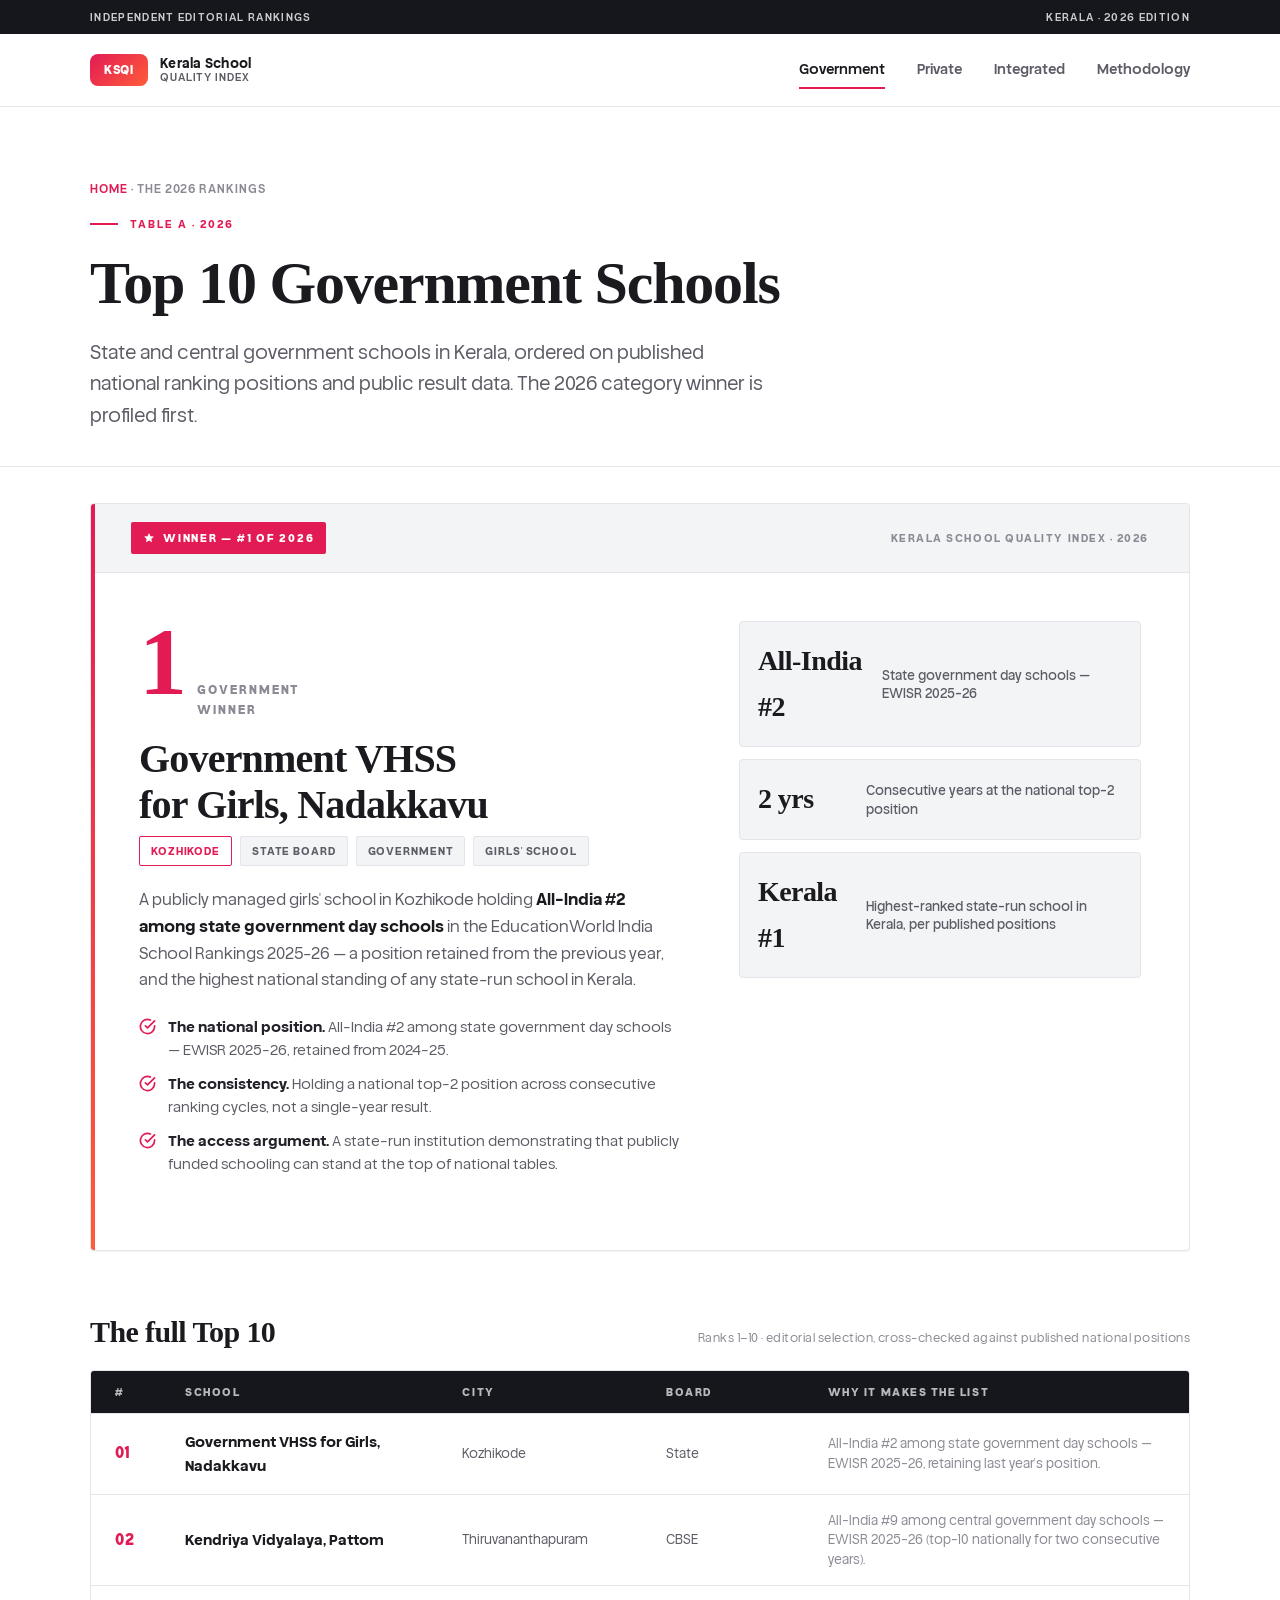
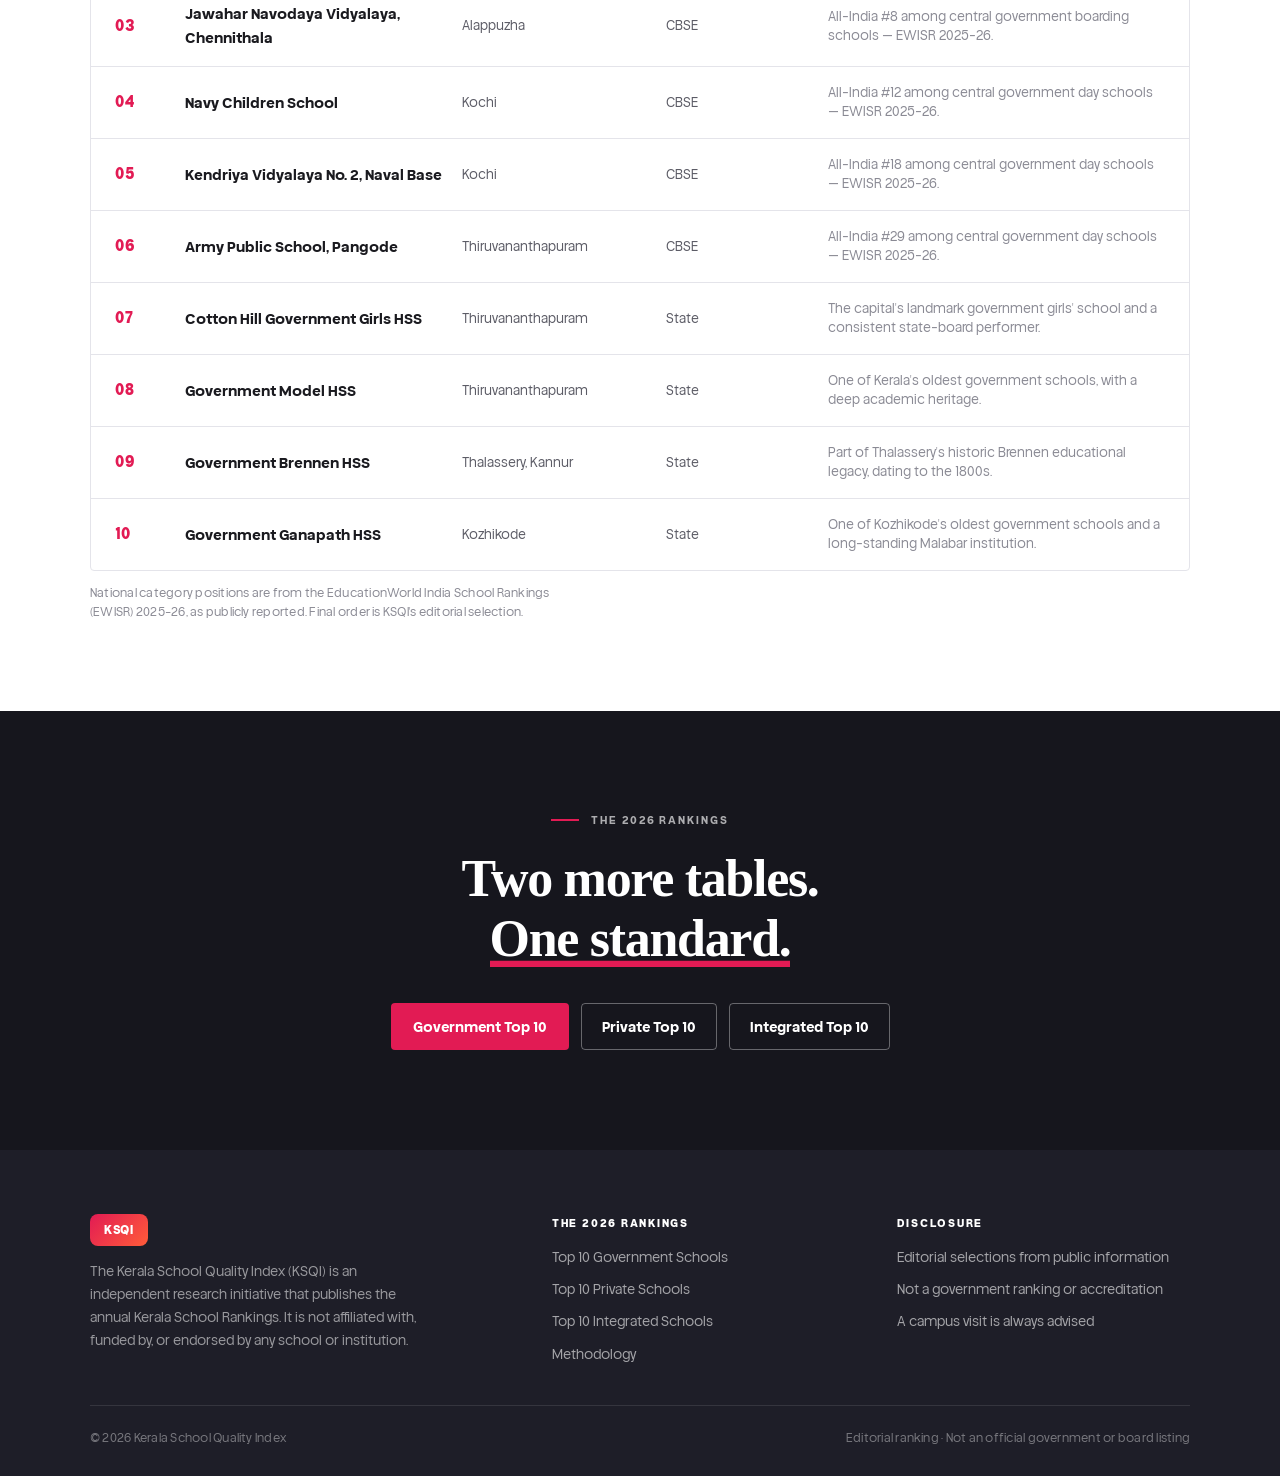
==== commit b2e820f3: "Restyle KSQI as a THE-inspired editorial ranking site Replace the dark gold luxury theme with a pape" ====
--- a/government.html
+++ b/government.html
@@ -8,8 +8,8 @@
 <meta property="og:title" content="Top 10 Government Schools in Kerala — 2026 Rankings | KSQI" />
 <meta property="og:description" content="The 2026 KSQI editorial ranking of Kerala's government schools — led by Government VHSS for Girls, Nadakkavu, All-India #2 among state government day schools in EWISR 2025-26." />
 <meta property="og:type" content="website" />
-<meta name="theme-color" content="#0a0b12" />
-<link rel="icon" href="data:image/svg+xml,%3Csvg%20xmlns%3D%27http%3A//www.w3.org/2000/svg%27%20viewBox%3D%270%200%2040%2040%27%3E%3Ccircle%20cx%3D%2720%27%20cy%3D%2720%27%20r%3D%2718.5%27%20fill%3D%27%25230a0b12%27%20stroke%3D%27%2523e6bf0b%27%20stroke-width%3D%271.6%27/%3E%3Ccircle%20cx%3D%2720%27%20cy%3D%2720%27%20r%3D%2713.5%27%20fill%3D%27none%27%20stroke%3D%27%2523f5a623%27%20stroke-width%3D%271%27%20stroke-dasharray%3D%273%202.6%27/%3E%3Cpath%20d%3D%27M20%209.5v21%27%20stroke%3D%27%2523f5a623%27%20stroke-width%3D%271.4%27%20stroke-linecap%3D%27round%27/%3E%3Cpath%20d%3D%27M13%2015.5c2.6-1.8%2011.4-1.8%2014%200%27%20stroke%3D%27%2523f5a623%27%20stroke-width%3D%271.8%27%20stroke-linecap%3D%27round%27/%3E%3Cpath%20d%3D%27M14.5%2020.5h11%27%20stroke%3D%27%2523f5a623%27%20stroke-width%3D%271.2%27%20stroke-linecap%3D%27round%27/%3E%3Cpath%20d%3D%27M16.6%2026.6c1.1%201.6%205.7%201.6%206.8%200%27%20stroke%3D%27%2523e6bf0b%27%20stroke-width%3D%271.6%27%20stroke-linecap%3D%27round%27/%3E%3C/svg%3E" />
+<meta name="theme-color" content="#16161d" />
+<link rel="icon" href="favicon.svg" type="image/svg+xml" />
 <link rel="stylesheet" href="styles.css" />
 <script type="application/ld+json">
 {
@@ -22,26 +22,25 @@
 </script>
 </head>
 <body>
+<div class="utility-bar">
+  <div class="container utility-inner">
+    <span>Independent editorial rankings</span>
+    <span>Kerala · 2026 edition</span>
+  </div>
+</div>
 <header class="masthead">
   <div class="container masthead-inner">
     <a class="brand" href="index.html">
-      <svg class="brand-emblem" viewBox="0 0 40 40" fill="none" aria-hidden="true">
-        <circle cx="20" cy="20" r="18.5" stroke="#e6bf0b" stroke-width="1.6"/>
-        <circle cx="20" cy="20" r="13.5" stroke="#f5a623" stroke-width="1" stroke-dasharray="3 2.6"/>
-        <path d="M20 9.5v21" stroke="#f5a623" stroke-width="1.4" stroke-linecap="round"/>
-        <path d="M13 15.5c2.6-1.8 11.4-1.8 14 0" stroke="#f5a623" stroke-width="1.8" stroke-linecap="round"/>
-        <path d="M14.5 20.5h11" stroke="#f5a623" stroke-width="1.2" stroke-linecap="round"/>
-        <path d="M16.6 26.6c1.1 1.6 5.7 1.6 6.8 0" stroke="#e6bf0b" stroke-width="1.6" stroke-linecap="round"/>
-      </svg>
+      <span class="brand-tile">KSQI</span>
       <span class="brand-name">Kerala School <span>Quality Index</span></span>
     </a>
-    <nav class="masthead-nav" aria-label="Rankings navigation">
-      <a href="government.html" style="color:var(--champagne)">Government</a>
+    <button class="nav-toggle" type="button" aria-expanded="false" aria-controls="site-nav">Menu</button>
+    <nav class="masthead-nav" id="site-nav" aria-label="Rankings navigation">
+      <a href="government.html" class="is-active" aria-current="page">Government</a>
       <a href="private.html">Private</a>
       <a href="integrated.html">Integrated</a>
       <a href="index.html#methodology">Methodology</a>
     </nav>
-    
   </div>
 </header>
 
@@ -76,15 +75,15 @@
           <p class="blurb">A publicly managed girls' school in Kozhikode holding <strong>All-India #2 among state government day schools</strong> in the EducationWorld India School Rankings 2025-26 — a position retained from the previous year, and the highest national standing of any state-run school in Kerala.</p>
           <div class="rank-wins">
             <div class="win">
-              <svg width="17" height="17" viewBox="0 0 24 24" fill="none" stroke="#f5a623" stroke-width="2.4" stroke-linecap="round" stroke-linejoin="round" aria-hidden="true"><path d="M22 11.08V12a10 10 0 1 1-5.93-9.14"/><polyline points="22 4 12 14.01 9 11.01"/></svg>
+              <svg width="17" height="17" viewBox="0 0 24 24" fill="none" stroke="#e21b54" stroke-width="2.4" stroke-linecap="round" stroke-linejoin="round" aria-hidden="true"><path d="M22 11.08V12a10 10 0 1 1-5.93-9.14"/><polyline points="22 4 12 14.01 9 11.01"/></svg>
               <span><b>The national position.</b> All-India #2 among state government day schools — EWISR 2025-26, retained from 2024-25.</span>
             </div>
             <div class="win">
-              <svg width="17" height="17" viewBox="0 0 24 24" fill="none" stroke="#f5a623" stroke-width="2.4" stroke-linecap="round" stroke-linejoin="round" aria-hidden="true"><path d="M22 11.08V12a10 10 0 1 1-5.93-9.14"/><polyline points="22 4 12 14.01 9 11.01"/></svg>
+              <svg width="17" height="17" viewBox="0 0 24 24" fill="none" stroke="#e21b54" stroke-width="2.4" stroke-linecap="round" stroke-linejoin="round" aria-hidden="true"><path d="M22 11.08V12a10 10 0 1 1-5.93-9.14"/><polyline points="22 4 12 14.01 9 11.01"/></svg>
               <span><b>The consistency.</b> Holding a national top-2 position across consecutive ranking cycles, not a single-year result.</span>
             </div>
             <div class="win">
-              <svg width="17" height="17" viewBox="0 0 24 24" fill="none" stroke="#f5a623" stroke-width="2.4" stroke-linecap="round" stroke-linejoin="round" aria-hidden="true"><path d="M22 11.08V12a10 10 0 1 1-5.93-9.14"/><polyline points="22 4 12 14.01 9 11.01"/></svg>
+              <svg width="17" height="17" viewBox="0 0 24 24" fill="none" stroke="#e21b54" stroke-width="2.4" stroke-linecap="round" stroke-linejoin="round" aria-hidden="true"><path d="M22 11.08V12a10 10 0 1 1-5.93-9.14"/><polyline points="22 4 12 14.01 9 11.01"/></svg>
               <span><b>The access argument.</b> A state-run institution demonstrating that publicly funded schooling can stand at the top of national tables.</span>
             </div>
           </div>
@@ -139,14 +138,7 @@
     <div class="footer-grid">
       <div>
         <a class="brand" href="index.html">
-          <svg class="brand-emblem" viewBox="0 0 40 40" fill="none" aria-hidden="true">
-        <circle cx="20" cy="20" r="18.5" stroke="#e6bf0b" stroke-width="1.6"/>
-        <circle cx="20" cy="20" r="13.5" stroke="#f5a623" stroke-width="1" stroke-dasharray="3 2.6"/>
-        <path d="M20 9.5v21" stroke="#f5a623" stroke-width="1.4" stroke-linecap="round"/>
-        <path d="M13 15.5c2.6-1.8 11.4-1.8 14 0" stroke="#f5a623" stroke-width="1.8" stroke-linecap="round"/>
-        <path d="M14.5 20.5h11" stroke="#f5a623" stroke-width="1.2" stroke-linecap="round"/>
-        <path d="M16.6 26.6c1.1 1.6 5.7 1.6 6.8 0" stroke="#e6bf0b" stroke-width="1.6" stroke-linecap="round"/>
-      </svg>
+          <span class="brand-tile">KSQI</span>
         </a>
         <p>The Kerala School Quality Index (KSQI) is an independent research initiative that publishes the annual Kerala School Rankings. It is not affiliated with, funded by, or endorsed by any school or institution.</p>
       </div>
@@ -191,6 +183,15 @@
   window.addEventListener('scroll', revealPassed, {passive:true});
   var track = document.querySelector('.ticker-track');
   if(track) track.innerHTML += track.innerHTML;
+  var btn = document.querySelector('.nav-toggle');
+  var nav = document.querySelector('.masthead-nav');
+  if(btn && nav){
+    btn.addEventListener('click', function(){
+      var open = nav.classList.toggle('open');
+      btn.setAttribute('aria-expanded', open ? 'true' : 'false');
+      btn.textContent = open ? 'Close' : 'Menu';
+    });
+  }
 })();
 </script>
 </body>
--- a/styles.css
+++ b/styles.css
@@ -1,6 +1,7 @@
 /* ══════════════════════════════════════════════════════════════
    Kerala School Quality Index — Rankings 2026
-   Dark luxury editorial · Helvena · gold hairline system
+   Editorial publication system inspired by Times Higher Education:
+   paper ground, navy structure, magenta key accent, tile wordmark.
    ══════════════════════════════════════════════════════════════ */
 @font-face { font-family:'Helvena'; src:url('fonts/helvena-regular.woff2') format('woff2'); font-weight:400; font-style:normal; font-display:swap; }
 @font-face { font-family:'Helvena'; src:url('fonts/helvena-medium.woff2') format('woff2'); font-weight:500; font-style:normal; font-display:swap; }
@@ -10,28 +11,36 @@
 @font-face { font-family:'Helvena'; src:url('fonts/helvena-black.woff2') format('woff2'); font-weight:900; font-style:normal; font-display:swap; }
 
 :root{
-  --ink:#0a0b12;
-  --ink-2:#0e1019;
-  --ink-3:#131623;
-  --line:rgba(245,198,74,.14);
-  --line-soft:rgba(255,255,255,.07);
-  --gold:#f5a623;
-  --gold-deep:#e6bf0b;
-  --champagne:#f7d9a0;
-  --gold-dim:rgba(245,166,35,.55);
-  --red:#ec2127;
-  --text:#ece9e1;
-  --text-dim:rgba(236,233,225,.64);
-  --text-faint:rgba(236,233,225,.4);
-  --serif:'Helvena', 'Helvetica Neue', Arial, sans-serif;
+  --paper:#ffffff;
+  --paper-2:#f3f4f6;
+  --navy:#16161d;
+  --navy-2:#1e1e28;
+  --ink:#1a1a1f;
+  --text:#22222a;
+  --text-dim:#5c5c66;
+  --text-faint:#8a8a94;
+  --line:#e4e4ea;
+  --line-soft:#ececf1;
+  --accent:#e21b54;
+  --accent-deep:#c41648;
+  --key:linear-gradient(135deg,#e21b54 0%,#ff5c39 100%);
+  --on-accent:#ffffff;
+  --serif:Georgia,'Times New Roman',Times,serif;
+  --sans:'Helvena','Helvetica Neue',Arial,sans-serif;
   --ease:cubic-bezier(.22,.61,.36,1);
+  /* aliases so existing markup keeps working */
+  --gold:var(--accent);
+  --gold-deep:var(--accent-deep);
+  --champagne:var(--accent);
+  --ink-2:var(--paper-2);
+  --ink-3:var(--navy-2);
 }
 *{margin:0;padding:0;box-sizing:border-box}
 html{scroll-behavior:smooth}
 body{
-  background:var(--ink);
+  background:var(--paper);
   color:var(--text);
-  font-family:var(--serif);
+  font-family:var(--sans);
   font-weight:400;
   font-size:16px;
   line-height:1.65;
@@ -40,352 +49,358 @@
   text-rendering:optimizeLegibility;
   overflow-x:hidden;
 }
-::selection{background:var(--gold);color:#0a0b12}
+::selection{background:var(--accent);color:#fff}
 img{max-width:100%;display:block}
 a{color:inherit;text-decoration:none}
-:focus-visible{outline:3px solid var(--gold);outline-offset:3px;border-radius:4px}
-
-/* film-grain cinematic texture */
-body::after{
-  content:"";position:fixed;inset:0;pointer-events:none;z-index:999;opacity:.05;
-  background-image:url("data:image/svg+xml,%3Csvg xmlns='http://www.w3.org/2000/svg' width='160' height='160'%3E%3Cfilter id='n'%3E%3CfeTurbulence type='fractalNoise' baseFrequency='0.9' numOctaves='2'/%3E%3C/filter%3E%3Crect width='160' height='160' filter='url(%23n)'/%3E%3C/svg%3E");
-}
-
-.container{max-width:1200px;margin:0 auto;padding:0 clamp(20px,4vw,48px)}
-.section{padding:clamp(4.5rem,9vw,8rem) 0;position:relative}
+:focus-visible{outline:3px solid var(--accent);outline-offset:3px;border-radius:2px}
+
+.container{max-width:1180px;margin:0 auto;padding:0 clamp(20px,4vw,40px)}
+.section{padding:clamp(3.5rem,7vw,6.5rem) 0;position:relative}
 .section-label{
-  display:flex;align-items:center;gap:14px;
-  font-size:11px;font-weight:700;letter-spacing:.28em;text-transform:uppercase;color:var(--gold);
-}
-.section-label::before{content:"";width:34px;height:1px;background:var(--gold-deep);opacity:.8}
-h1,h2,h3{text-wrap:balance;letter-spacing:-.02em;line-height:1.08}
-.lede{color:var(--text-dim);font-size:clamp(17px,1.6vw,20px);line-height:1.6;font-weight:400;max-width:62ch}
-.gold-text{background:linear-gradient(100deg,#f7d9a0 0%,var(--gold-deep) 45%,#d99a1b 100%);-webkit-background-clip:text;background-clip:text;color:transparent}
-
-/* reveal on scroll */
-.reveal{opacity:0;transform:translateY(26px);transition:opacity .8s var(--ease),transform .8s var(--ease)}
+  display:flex;align-items:center;gap:12px;
+  font-size:11px;font-weight:700;letter-spacing:.18em;text-transform:uppercase;color:var(--accent);
+}
+.section-label::before{content:"";width:28px;height:2px;background:var(--accent)}
+h1,h2,h3{text-wrap:balance;letter-spacing:-.02em;line-height:1.15;font-family:var(--serif);font-weight:700;color:var(--ink)}
+.lede{color:var(--text-dim);font-size:clamp(16px,1.5vw,19px);line-height:1.65;font-weight:400;max-width:62ch}
+.gold-text{color:var(--accent);background:none;-webkit-background-clip:unset;background-clip:unset}
+
+.reveal{opacity:0;transform:translateY(18px);transition:opacity .6s var(--ease),transform .6s var(--ease)}
 .reveal.in{opacity:1;transform:none}
 
-/* ═══ Masthead ═══ */
-.masthead{position:sticky;top:0;z-index:100;background:rgba(10,11,18,.82);backdrop-filter:blur(14px);-webkit-backdrop-filter:blur(14px);border-bottom:1px solid var(--line-soft)}
-.masthead-inner{display:flex;align-items:center;justify-content:space-between;height:66px;gap:20px}
+/* ═══ Utility bar + masthead ═══ */
+.utility-bar{
+  background:var(--navy);color:rgba(255,255,255,.78);
+  font-size:11px;font-weight:600;letter-spacing:.12em;text-transform:uppercase;
+}
+.utility-inner{display:flex;align-items:center;justify-content:space-between;height:34px;gap:16px}
+.utility-bar .dot{opacity:.45}
+.masthead{
+  position:sticky;top:0;z-index:100;
+  background:rgba(255,255,255,.94);
+  backdrop-filter:blur(12px);-webkit-backdrop-filter:blur(12px);
+  border-bottom:1px solid var(--line);
+}
+.masthead-inner{display:flex;align-items:center;justify-content:space-between;height:72px;gap:20px}
 .brand{display:flex;align-items:center;gap:12px;min-width:0}
-.brand-emblem{width:34px;height:34px;flex-shrink:0}
-.brand-name{font-size:11.5px;font-weight:800;letter-spacing:.13em;text-transform:uppercase;white-space:nowrap;line-height:1.35}
-.brand-name span{color:var(--gold)}
-.masthead-nav{display:flex;align-items:center;gap:clamp(16px,3vw,34px);font-size:13px;font-weight:600;letter-spacing:.04em;color:var(--text-dim)}
-.masthead-nav a:hover{color:var(--champagne)}
+.brand-tile{
+  display:inline-flex;align-items:center;justify-content:center;
+  min-width:58px;height:32px;padding:0 10px;
+  background:var(--key);color:#fff;
+  font-family:var(--sans);font-size:12px;font-weight:800;letter-spacing:.08em;
+  border-radius:8px;flex-shrink:0;
+}
+.brand-name{
+  font-family:var(--sans);font-size:13px;font-weight:700;letter-spacing:.02em;
+  text-transform:none;white-space:nowrap;line-height:1.25;color:var(--ink);
+}
+.brand-name span{display:block;font-size:11px;font-weight:600;letter-spacing:.08em;text-transform:uppercase;color:var(--text-dim)}
+.masthead-nav{display:flex;align-items:center;gap:clamp(18px,2.6vw,32px);font-size:14px;font-weight:600;color:var(--text-dim)}
+.masthead-nav a{padding:6px 0;border-bottom:2px solid transparent}
+.masthead-nav a:hover{color:var(--ink)}
+.masthead-nav a.is-active{color:var(--ink);border-bottom-color:var(--accent)}
+.nav-toggle{
+  display:none;background:none;border:1px solid var(--line);color:var(--ink);
+  font-family:inherit;font-size:12px;font-weight:700;letter-spacing:.08em;text-transform:uppercase;
+  padding:8px 12px;border-radius:4px;cursor:pointer;
+}
+
 .cta-btn{
-  display:inline-flex;align-items:center;gap:9px;
-  background:linear-gradient(135deg,#f5a623,#d98f14);color:#0a0b12;
-  font-weight:800;font-size:13.5px;letter-spacing:.02em;
-  padding:11px 22px;border-radius:100px;border:1px solid rgba(255,255,255,.25);
-  transition:transform .25s var(--ease),box-shadow .25s var(--ease);
+  display:inline-flex;align-items:center;gap:8px;
+  background:var(--accent);color:#fff;
+  font-family:var(--sans);font-weight:700;font-size:14px;letter-spacing:0;
+  padding:12px 22px;border-radius:4px;border:0;
+  transition:background .2s var(--ease),transform .2s var(--ease);
   white-space:nowrap;
 }
-.cta-btn:hover{transform:translateY(-2px);box-shadow:0 12px 30px rgba(245,166,35,.28)}
+.cta-btn:hover{background:var(--accent-deep)}
 .cta-btn:active{transform:scale(.98)}
 
 /* ═══ Hero ═══ */
-.hero{position:relative;padding:clamp(72px,10vw,130px) 0 clamp(56px,8vw,96px);overflow:hidden}
-.hero-bg{position:absolute;inset:0;pointer-events:none}
-.hero-bg::before{
-  content:"";position:absolute;inset:0;
-  background:
-    radial-gradient(900px 520px at 78% 8%, rgba(245,166,35,.13), transparent 62%),
-    radial-gradient(700px 500px at 8% 88%, rgba(52,63,143,.25), transparent 60%);
-}
-.hero-bg::after{
-  content:"";position:absolute;inset:0;opacity:.5;
-  background-image:
-    linear-gradient(rgba(245,198,74,.05) 1px, transparent 1px),
-    linear-gradient(90deg, rgba(245,198,74,.05) 1px, transparent 1px);
-  background-size:56px 56px;
-  -webkit-mask-image:radial-gradient(ellipse 85% 75% at 50% 0%, #000 30%, transparent 78%);
-          mask-image:radial-gradient(ellipse 85% 75% at 50% 0%, #000 30%, transparent 78%);
-}
-.hero-grid{display:grid;grid-template-columns:1.08fr .92fr;gap:clamp(32px,5vw,72px);align-items:center;position:relative}
+.hero{position:relative;padding:clamp(56px,8vw,96px) 0 clamp(48px,6vw,80px);overflow:hidden;background:var(--navy);color:#fff}
+.hero-bg{display:none}
 .hero-copy .edition{
   display:inline-flex;align-items:center;gap:10px;
-  font-size:11px;font-weight:700;letter-spacing:.3em;text-transform:uppercase;color:var(--champagne);
-  border:1px solid var(--line);border-radius:100px;padding:9px 18px;margin-bottom:26px;
-  background:rgba(245,198,74,.05);
-}
-.hero-copy .edition::before{content:"";width:7px;height:7px;border-radius:50%;background:var(--red);box-shadow:0 0 0 4px rgba(236,33,39,.2);animation:pulse 2.4s ease-in-out infinite}
-@keyframes pulse{0%,100%{box-shadow:0 0 0 4px rgba(236,33,39,.18)}50%{box-shadow:0 0 0 8px rgba(236,33,39,.05)}}
-.hero h1{font-size:clamp(42px,6.4vw,84px);font-weight:900;letter-spacing:-.03em;line-height:1.02;margin-bottom:22px}
-.hero h1 .gold-text{display:block;padding-top:6px}
-.hero-sub{color:var(--text-dim);font-size:clamp(16px,1.6vw,19px);line-height:1.62;max-width:56ch;margin-bottom:34px}
-.hero-sub strong{color:var(--champagne);font-weight:700}
-.hero-actions{display:flex;flex-wrap:wrap;gap:14px;align-items:center}
+  font-size:11px;font-weight:700;letter-spacing:.2em;text-transform:uppercase;color:rgba(255,255,255,.72);
+  border:1px solid rgba(255,255,255,.18);border-radius:2px;padding:7px 14px;margin-bottom:22px;
+  background:transparent;
+}
+.hero-copy .edition::before{content:"";width:7px;height:7px;border-radius:50%;background:var(--accent)}
+.hero h1{font-size:clamp(36px,5.6vw,68px);font-weight:700;letter-spacing:-.025em;line-height:1.08;margin-bottom:20px;color:#fff}
+.hero h1 .gold-text{display:inline;color:#fff;box-shadow:inset 0 -.12em 0 var(--accent)}
+.hero-sub{color:rgba(255,255,255,.72);font-size:clamp(16px,1.5vw,18px);line-height:1.65;max-width:58ch;margin-bottom:32px}
+.hero-sub strong{color:#fff;font-weight:700}
+.hero-actions{display:flex;flex-wrap:wrap;gap:12px;align-items:center}
 .btn-ghost{
-  display:inline-flex;align-items:center;gap:9px;
-  border:1px solid rgba(245,198,74,.4);color:var(--champagne);
-  font-weight:700;font-size:13.5px;letter-spacing:.02em;
-  padding:12px 24px;border-radius:100px;background:rgba(245,198,74,.04);
-  transition:all .25s var(--ease);
-}
-.btn-ghost:hover{border-color:var(--gold);background:rgba(245,198,74,.1);transform:translateY(-2px)}
-.btn-ghost:active{transform:scale(.98)}
-.hero-meta{margin-top:38px;display:flex;flex-wrap:wrap;gap:10px 26px;font-size:12px;letter-spacing:.08em;text-transform:uppercase;color:var(--text-faint);font-weight:600}
-.hero-meta b{color:var(--text-dim);font-weight:700}
-/* hero visual — cinematic gold-framed image + #1 seal */
+  display:inline-flex;align-items:center;gap:8px;
+  border:1px solid rgba(255,255,255,.35);color:#fff;
+  font-weight:700;font-size:14px;
+  padding:11px 20px;border-radius:4px;background:transparent;
+  transition:background .2s var(--ease),border-color .2s var(--ease);
+}
+.btn-ghost:hover{background:rgba(255,255,255,.08);border-color:#fff}
+.hero-meta{margin-top:36px;display:flex;flex-wrap:wrap;gap:8px 28px;font-size:12px;letter-spacing:.06em;text-transform:uppercase;color:rgba(255,255,255,.5);font-weight:600}
+.hero-meta b{color:rgba(255,255,255,.85);font-weight:700}
+
 .hero-visual{position:relative}
-.frame{
-  position:relative;border-radius:22px;overflow:hidden;
-  border:1px solid var(--line);
-  box-shadow:0 40px 90px rgba(0,0,0,.55), 0 0 0 1px rgba(0,0,0,.4);
-}
-.frame img{width:100%;height:clamp(300px,36vw,460px);object-fit:cover;transform:scale(1.02)}
-.frame::after{content:"";position:absolute;inset:0;background:linear-gradient(200deg,rgba(10,11,18,0) 40%,rgba(10,11,18,.62) 100%)}
+.frame{position:relative;border-radius:4px;overflow:hidden;border:1px solid var(--line)}
+.frame img{width:100%;height:clamp(300px,36vw,460px);object-fit:cover}
 .seal{
-  position:absolute;z-index:3;left:-26px;bottom:-30px;
-  width:clamp(128px,14vw,164px);aspect-ratio:1;border-radius:50%;
+  position:absolute;z-index:3;left:16px;bottom:16px;
+  width:clamp(110px,12vw,140px);aspect-ratio:1;border-radius:4px;
   display:flex;flex-direction:column;align-items:center;justify-content:center;text-align:center;
-  background:radial-gradient(circle at 32% 28%, #ffd27a, var(--gold) 58%, #c47d0c);
-  color:#170f02;box-shadow:0 24px 60px rgba(245,166,35,.42), inset 0 2px 0 rgba(255,255,255,.55);
-  padding:18px;line-height:1.2;
-}
-.seal .num{font-size:clamp(38px,4.4vw,52px);font-weight:900;letter-spacing:-.03em;line-height:1}
-.seal .cap{font-size:8.5px;font-weight:800;letter-spacing:.18em;text-transform:uppercase;margin-top:6px}
-.seal .cap2{font-size:8px;font-weight:700;letter-spacing:.14em;text-transform:uppercase;margin-top:2px;opacity:.78}
-.caption-tag{position:absolute;z-index:3;right:16px;bottom:16px;font-size:10.5px;font-weight:700;letter-spacing:.16em;text-transform:uppercase;color:rgba(247,217,160,.92)}
+  background:var(--key);color:#fff;padding:16px;line-height:1.2;
+}
+.seal .num{font-size:clamp(32px,4vw,44px);font-weight:800;letter-spacing:-.03em;line-height:1;font-family:var(--serif)}
+.seal .cap,.seal .cap2{font-size:9px;font-weight:700;letter-spacing:.14em;text-transform:uppercase;margin-top:4px}
+.caption-tag{position:absolute;z-index:3;right:16px;bottom:16px;font-size:11px;font-weight:700;letter-spacing:.12em;text-transform:uppercase;color:#fff}
 
 /* ═══ Ticker ═══ */
-.ticker{border-top:1px solid var(--line-soft);border-bottom:1px solid var(--line-soft);background:var(--ink-2);overflow:hidden;padding:15px 0}
-.ticker-track{display:flex;gap:0;width:max-content;animation:tick 38s linear infinite}
+.ticker{border-bottom:1px solid var(--line);background:var(--paper-2);overflow:hidden;padding:12px 0}
+.ticker-track{display:flex;gap:0;width:max-content;animation:tick 42s linear infinite}
 .ticker:hover .ticker-track{animation-play-state:paused}
-.ticker-item{display:flex;align-items:center;gap:26px;padding-right:26px;font-size:12.5px;font-weight:700;letter-spacing:.22em;text-transform:uppercase;color:var(--text-dim);white-space:nowrap}
-.ticker-item i{font-style:normal;color:var(--gold);font-size:11px}
+.ticker-item{display:flex;align-items:center;gap:22px;padding-right:22px;font-size:12px;font-weight:700;letter-spacing:.16em;text-transform:uppercase;color:var(--text-dim);white-space:nowrap}
+.ticker-item i{font-style:normal;color:var(--accent);font-size:10px}
 @keyframes tick{to{transform:translateX(-50%)}}
 
-/* ═══ Editorial body sections ═══ */
-.section-head{margin-bottom:clamp(38px,6vw,64px);max-width:820px}
-.section-head h2{font-size:clamp(30px,4.2vw,52px);font-weight:900;margin-top:16px}
-.section-head .lede{margin-top:18px}
+/* ═══ Editorial body ═══ */
+.section-head{margin-bottom:clamp(28px,5vw,48px);max-width:820px}
+.section-head h2{font-size:clamp(28px,3.8vw,44px);margin-top:12px}
+.section-head .lede{margin-top:14px}
 .two-col{display:grid;grid-template-columns:1fr 1fr;gap:clamp(28px,5vw,64px);align-items:center}
-.visual-frame{border-radius:20px;overflow:hidden;border:1px solid var(--line-soft);box-shadow:0 30px 70px rgba(0,0,0,.5);position:relative}
+.visual-frame{border-radius:4px;overflow:hidden;border:1px solid var(--line);position:relative}
 .visual-frame img{width:100%;height:clamp(260px,30vw,400px);object-fit:cover}
-.visual-frame .cap{position:absolute;left:0;right:0;bottom:0;padding:38px 18px 14px;font-size:11px;letter-spacing:.14em;text-transform:uppercase;color:rgba(236,233,225,.85);background:linear-gradient(transparent,rgba(10,11,18,.82));font-weight:600}
+.visual-frame .cap{position:absolute;left:0;right:0;bottom:0;padding:38px 18px 14px;font-size:11px;letter-spacing:.12em;text-transform:uppercase;color:#fff;background:linear-gradient(transparent,rgba(22,22,29,.82));font-weight:600}
 .body-copy p{color:var(--text-dim);margin-bottom:18px;font-size:16.5px;line-height:1.72}
 .body-copy p strong{color:var(--text);font-weight:600}
 .body-copy .pull{
-  border-left:2px solid var(--gold-deep);padding-left:22px;margin:26px 0;
-  color:var(--champagne);font-size:clamp(18px,2vw,22px);font-weight:600;line-height:1.45;font-style:normal;
-}
-
-/* model steps */
-.steps{display:grid;grid-template-columns:repeat(3,1fr);gap:18px;margin-top:8px}
+  border-left:3px solid var(--accent);padding-left:20px;margin:26px 0;
+  color:var(--ink);font-size:clamp(18px,2vw,22px);font-weight:600;line-height:1.45;font-family:var(--serif);
+}
+
+.steps{display:grid;grid-template-columns:repeat(3,1fr);gap:16px;margin-top:8px}
 .step{
-  position:relative;border:1px solid var(--line-soft);border-radius:18px;background:var(--ink-2);
-  padding:30px 26px 26px;overflow:hidden;transition:border-color .3s var(--ease),transform .3s var(--ease);
-}
-.step:hover{border-color:var(--line);transform:translateY(-4px)}
-.step .no{font-size:12px;font-weight:800;letter-spacing:.24em;color:var(--gold);margin-bottom:14px}
-.step h3{font-size:20px;font-weight:800;margin-bottom:10px}
+  position:relative;border:1px solid var(--line);border-radius:4px;background:var(--paper);
+  padding:28px 24px 24px;transition:border-color .2s var(--ease);
+}
+.step:hover{border-color:var(--ink)}
+.step .no{font-size:11px;font-weight:800;letter-spacing:.2em;color:var(--accent);margin-bottom:12px}
+.step h3{font-size:20px;margin-bottom:10px}
 .step p{font-size:14.5px;color:var(--text-dim);line-height:1.6}
 .step .time{
-  display:inline-block;margin-top:16px;font-size:10.5px;font-weight:700;letter-spacing:.16em;text-transform:uppercase;
-  color:var(--champagne);border:1px solid var(--line);padding:5px 11px;border-radius:100px;background:rgba(245,198,74,.05);
-}
-
-/* methodology */
+  display:inline-block;margin-top:16px;font-size:11px;font-weight:700;letter-spacing:.12em;text-transform:uppercase;
+  color:var(--accent);border:1px solid var(--line);padding:5px 10px;border-radius:2px;background:var(--paper-2);
+}
+
 .method-wrap{display:grid;grid-template-columns:1fr 1fr;gap:clamp(28px,5vw,64px);align-items:start}
 .criteria{display:flex;flex-direction:column}
-.crit{display:flex;gap:18px;padding:20px 0;border-bottom:1px solid var(--line-soft)}
+.crit{display:flex;gap:16px;padding:18px 0;border-bottom:1px solid var(--line)}
 .crit:first-child{padding-top:0}
-.crit .idx{font-size:12px;font-weight:800;letter-spacing:.18em;color:var(--gold);padding-top:5px;min-width:34px}
-.crit h4{font-size:16.5px;font-weight:700;margin-bottom:5px}
+.crit .idx{font-size:12px;font-weight:800;letter-spacing:.14em;color:var(--accent);padding-top:5px;min-width:34px}
+.crit h4{font-size:16px;font-weight:700;margin-bottom:5px;font-family:var(--sans)}
 .crit p{font-size:14px;color:var(--text-dim);line-height:1.6}
 .note{
-  border:1px solid var(--line);border-radius:16px;background:linear-gradient(160deg,rgba(245,198,74,.07),rgba(245,198,74,.02));
-  padding:26px 26px 24px;font-size:13.5px;color:var(--text-dim);line-height:1.7;
-}
-.note b{color:var(--champagne);font-weight:700}
+  border:1px solid var(--line);border-radius:4px;background:var(--paper-2);
+  padding:24px;font-size:14px;color:var(--text-dim);line-height:1.7;
+}
+.note b{color:var(--ink);font-weight:700}
 
 /* ═══ Rankings ═══ */
 .rank-featured{
-  position:relative;border-radius:26px;overflow:hidden;
-  border:1px solid rgba(245,198,74,.34);
-  background:linear-gradient(165deg,#15182a 0%,var(--ink-2) 55%,#0d0f1a 100%);
-  box-shadow:0 50px 110px rgba(0,0,0,.55);
-}
-.rank-featured::before{content:"";position:absolute;inset:0;pointer-events:none;background:
-  radial-gradient(700px 300px at 88% -10%, rgba(245,166,35,.16), transparent 60%)}
+  position:relative;border-radius:4px;overflow:hidden;
+  border:1px solid var(--line);
+  background:var(--paper);
+  box-shadow:0 1px 0 rgba(22,22,29,.04);
+}
+.rank-featured::before{content:"";position:absolute;left:0;top:0;bottom:0;width:4px;background:var(--key)}
 .rank-featured .topline{
   display:flex;align-items:center;justify-content:space-between;gap:16px;flex-wrap:wrap;
-  padding:22px clamp(22px,4vw,42px);border-bottom:1px solid var(--line-soft);
-}
-.rank-badge{display:inline-flex;align-items:center;gap:10px;font-size:10.5px;font-weight:800;letter-spacing:.24em;text-transform:uppercase;color:#170f02;background:linear-gradient(135deg,#ffd27a,var(--gold) 55%,#d98f14);padding:8px 16px;border-radius:100px}
-.rank-badge .star{color:#8a5205}
-.rank-edition{font-size:11px;font-weight:700;letter-spacing:.22em;text-transform:uppercase;color:var(--text-faint)}
-.rank-body{display:grid;grid-template-columns:1.15fr .85fr;gap:clamp(28px,5vw,56px);padding:clamp(30px,5vw,54px)}
-.rank-left .rank-no{display:flex;align-items:baseline;gap:14px;margin-bottom:18px}
-.rank-no .big{font-size:clamp(74px,9vw,120px);font-weight:900;letter-spacing:-.05em;line-height:.85;color:transparent;-webkit-text-stroke:2px var(--gold);}
-.rank-no .of{font-size:12px;font-weight:800;letter-spacing:.2em;text-transform:uppercase;color:var(--text-faint)}
-.rank-left h3{font-size:clamp(30px,4vw,46px);font-weight:900;margin-bottom:8px}
-.rank-meta{display:flex;flex-wrap:wrap;gap:8px 14px;margin-bottom:22px}
-.chip{font-size:11px;font-weight:700;letter-spacing:.1em;text-transform:uppercase;color:var(--text-dim);border:1px solid var(--line-soft);padding:6px 13px;border-radius:100px;background:rgba(255,255,255,.02)}
-.chip.gold{border-color:var(--line);color:var(--champagne);background:rgba(245,198,74,.05)}
-.rank-left .blurb{font-size:16px;line-height:1.68;color:var(--text-dim);margin-bottom:24px}
-.rank-left .blurb strong{color:var(--champagne);font-weight:700}
-.rank-wins{display:flex;flex-direction:column;gap:12px;margin-bottom:30px}
-.win{display:flex;gap:14px;align-items:flex-start;font-size:14.5px;line-height:1.55;color:var(--text-dim)}
+  padding:18px clamp(22px,4vw,40px);border-bottom:1px solid var(--line);background:var(--paper-2);
+}
+.rank-badge{display:inline-flex;align-items:center;gap:8px;font-size:11px;font-weight:800;letter-spacing:.16em;text-transform:uppercase;color:#fff;background:var(--accent);padding:7px 12px;border-radius:2px}
+.rank-badge .star{color:#fff}
+.rank-edition{font-size:11px;font-weight:700;letter-spacing:.14em;text-transform:uppercase;color:var(--text-faint)}
+.rank-body{display:grid;grid-template-columns:1.15fr .85fr;gap:clamp(28px,5vw,56px);padding:clamp(28px,5vw,48px)}
+.rank-left .rank-no{display:flex;align-items:baseline;gap:14px;margin-bottom:16px}
+.rank-no .big{font-family:var(--serif);font-size:clamp(64px,8vw,96px);font-weight:700;letter-spacing:-.04em;line-height:.85;color:var(--accent);-webkit-text-stroke:0}
+.rank-no .of{font-size:12px;font-weight:800;letter-spacing:.16em;text-transform:uppercase;color:var(--text-faint)}
+.rank-left h3{font-size:clamp(26px,3.4vw,40px);margin-bottom:8px}
+.rank-meta{display:flex;flex-wrap:wrap;gap:8px;margin-bottom:20px}
+.chip{font-size:11px;font-weight:700;letter-spacing:.08em;text-transform:uppercase;color:var(--text-dim);border:1px solid var(--line);padding:5px 11px;border-radius:2px;background:var(--paper-2)}
+.chip.gold{border-color:var(--accent);color:var(--accent);background:#fff}
+.rank-left .blurb{font-size:16px;line-height:1.68;color:var(--text-dim);margin-bottom:22px}
+.rank-left .blurb strong{color:var(--ink);font-weight:700}
+.rank-wins{display:flex;flex-direction:column;gap:12px;margin-bottom:28px}
+.win{display:flex;gap:12px;align-items:flex-start;font-size:14.5px;line-height:1.55;color:var(--text-dim)}
 .win svg{flex-shrink:0;margin-top:3px}
 .win b{color:var(--text);font-weight:700}
 .rank-ctas{display:flex;flex-wrap:wrap;gap:12px}
-.rank-right{display:flex;flex-direction:column;gap:16px}
+.rank-right{display:flex;flex-direction:column;gap:12px}
 .rank-stat{
-  display:flex;align-items:center;gap:16px;border:1px solid var(--line-soft);border-radius:16px;
-  background:rgba(255,255,255,.02);padding:16px 18px;
-}
-.rank-stat .v{font-size:clamp(22px,2.4vw,30px);font-weight:900;letter-spacing:-.02em;color:var(--champagne);min-width:92px}
-.rank-stat .k{font-size:12.5px;color:var(--text-dim);line-height:1.4;font-weight:500}
-.rank-visual{margin-top:auto;border-radius:16px;overflow:hidden;border:1px solid var(--line-soft);position:relative}
+  display:flex;align-items:center;gap:16px;border:1px solid var(--line);border-radius:4px;
+  background:var(--paper-2);padding:16px 18px;
+}
+.rank-stat .v{font-family:var(--serif);font-size:clamp(20px,2.2vw,28px);font-weight:700;letter-spacing:-.02em;color:var(--ink);min-width:92px}
+.rank-stat .k{font-size:13px;color:var(--text-dim);line-height:1.4;font-weight:500}
+.rank-visual{margin-top:auto;border-radius:4px;overflow:hidden;border:1px solid var(--line);position:relative}
 .rank-visual img{width:100%;height:150px;object-fit:cover}
-.rank-visual .cap{position:absolute;inset:auto 0 0 0;padding:26px 16px 12px;font-size:10.5px;letter-spacing:.14em;text-transform:uppercase;color:rgba(247,217,160,.9);background:linear-gradient(transparent,rgba(10,11,18,.85));font-weight:600}
-
-/* watchlist table */
-.watch-head{display:flex;align-items:baseline;justify-content:space-between;gap:20px;flex-wrap:wrap;margin:clamp(48px,7vw,80px) 0 26px}
-.watch-head h3{font-size:clamp(24px,3vw,34px);font-weight:900}
-.watch-head .note-sm{font-size:12px;color:var(--text-faint);letter-spacing:.06em}
-.wtable{border:1px solid var(--line-soft);border-radius:18px;overflow:hidden}
-.wrow{display:grid;grid-template-columns:56px 1.25fr .9fr .7fr 1.6fr;gap:14px;align-items:center;padding:18px clamp(16px,2.6vw,28px);border-bottom:1px solid var(--line-soft);font-size:14px;transition:background .25s}
+.rank-visual .cap{position:absolute;inset:auto 0 0 0;padding:26px 16px 12px;font-size:11px;letter-spacing:.12em;text-transform:uppercase;color:#fff;background:linear-gradient(transparent,rgba(22,22,29,.85));font-weight:600}
+
+.watch-head{display:flex;align-items:baseline;justify-content:space-between;gap:20px;flex-wrap:wrap;margin:clamp(40px,6vw,64px) 0 20px}
+.watch-head h3{font-size:clamp(22px,2.6vw,30px)}
+.watch-head .note-sm{font-size:12px;color:var(--text-faint);letter-spacing:.04em}
+.wtable{border:1px solid var(--line);border-radius:4px;overflow:hidden;background:var(--paper)}
+.wrow{display:grid;grid-template-columns:56px 1.25fr .9fr .7fr 1.6fr;gap:14px;align-items:center;padding:16px clamp(16px,2.6vw,24px);border-bottom:1px solid var(--line);font-size:14px;transition:background .2s}
 .wrow:last-child{border-bottom:none}
-.wrow:hover{background:rgba(255,255,255,.025)}
-.wrow .pos{font-size:13px;font-weight:800;letter-spacing:.08em;color:var(--text-faint)}
-.wrow .school{font-weight:700;color:var(--text);font-size:14.5px}
+.wrow:hover{background:var(--paper-2)}
+.wrow .pos{font-size:13px;font-weight:800;letter-spacing:.06em;color:var(--text-faint)}
+.wrow .school{font-weight:700;color:var(--ink);font-size:14.5px}
 .wrow .city,.wrow .board{color:var(--text-dim);font-size:13px}
 .wrow .why{color:var(--text-faint);font-size:13px;line-height:1.5}
-.wtable .whead{font-size:10px;font-weight:800;letter-spacing:.22em;text-transform:uppercase;color:var(--text-faint);padding:14px clamp(16px,2.6vw,28px);background:rgba(255,255,255,.02)}
-
-/* category nav + ranked tables */
+.wtable .whead{font-size:11px;font-weight:800;letter-spacing:.14em;text-transform:uppercase;color:var(--text-faint);padding:12px clamp(16px,2.6vw,24px);background:var(--navy);color:rgba(255,255,255,.7)}
+.wtable .whead span{color:rgba(255,255,255,.7)}
+
 .cat-nav{display:grid;grid-template-columns:repeat(3,1fr);gap:14px}
 a.cat-card{text-decoration:none;color:inherit}
-.cat-card{display:flex;flex-direction:column;gap:6px;border:1px solid var(--line-soft);border-radius:16px;padding:22px;background:var(--ink-2);transition:border-color .3s,transform .3s}
-.cat-card:hover{border-color:var(--line);transform:translateY(-3px)}
-.cat-card.gold{border-color:rgba(245,198,74,.4);background:linear-gradient(160deg,rgba(245,198,74,.07),rgba(245,198,74,.01))}
-.cat-no{font-size:11px;font-weight:800;letter-spacing:.24em;color:var(--gold)}
-.cat-t{font-size:17px;font-weight:800;color:var(--text)}
-.cat-s{font-size:12px;color:var(--text-faint);letter-spacing:.06em}
-.wrow .pos.rk{font-size:15px;color:var(--gold)}
-.table-src{margin-top:14px;font-size:12px;color:var(--text-faint);letter-spacing:.04em;max-width:72ch;line-height:1.6}
+.cat-card{display:flex;flex-direction:column;gap:6px;border:1px solid var(--line);border-radius:4px;padding:22px;background:var(--paper);transition:border-color .2s}
+.cat-card:hover{border-color:var(--ink)}
+.cat-card.gold{border-color:var(--accent)}
+.cat-no{font-size:11px;font-weight:800;letter-spacing:.2em;color:var(--accent)}
+.cat-t{font-size:17px;font-weight:800;color:var(--ink)}
+.cat-s{font-size:12px;color:var(--text-faint);letter-spacing:.04em}
+.wrow .pos.rk{font-size:15px;color:var(--accent)}
+.table-src{margin-top:12px;font-size:12px;color:var(--text-faint);letter-spacing:.02em;max-width:72ch;line-height:1.6}
 
 /* ═══ Spotlight ═══ */
-.spotlight{background:linear-gradient(180deg,transparent,rgba(19,22,35,.55) 12%,rgba(19,22,35,.55) 88%,transparent)}
+.spotlight{background:var(--paper-2)}
 .spot-grid{display:grid;grid-template-columns:1fr 1fr;gap:clamp(28px,5vw,56px);align-items:start}
 .spot-quote{
-  font-size:clamp(21px,2.6vw,30px);font-weight:600;line-height:1.35;color:var(--text);
-  border-left:2px solid var(--gold-deep);padding-left:24px;margin:0 0 30px;
-}
-.spot-quote em{font-style:normal;color:var(--gold)}
-.profile-block{margin-bottom:30px}
-.profile-block h4{font-size:11px;font-weight:800;letter-spacing:.26em;text-transform:uppercase;color:var(--gold);margin-bottom:14px}
+  font-family:var(--serif);font-size:clamp(20px,2.4vw,28px);font-weight:400;line-height:1.4;color:var(--ink);
+  border-left:3px solid var(--accent);padding-left:22px;margin:0 0 28px;
+}
+.spot-quote em{font-style:italic;color:var(--accent)}
+.profile-block{margin-bottom:28px}
+.profile-block h4{font-size:11px;font-weight:800;letter-spacing:.2em;text-transform:uppercase;color:var(--accent);margin-bottom:12px;font-family:var(--sans)}
 .profile-block p{font-size:15px;color:var(--text-dim);line-height:1.7}
 .profile-block p strong{color:var(--text);font-weight:700}
 .tick-list{display:flex;flex-direction:column;gap:12px}
-.tick{display:flex;gap:14px;font-size:15px;color:var(--text-dim);line-height:1.55;align-items:flex-start}
+.tick{display:flex;gap:12px;font-size:15px;color:var(--text-dim);line-height:1.55;align-items:flex-start}
 .tick svg{flex-shrink:0;margin-top:2px}
 .tick b{color:var(--text);font-weight:700}
 
-/* toppers */
-.toppers{display:grid;grid-template-columns:repeat(4,1fr);gap:14px;margin-top:34px}
-.topper{border:1px solid var(--line-soft);border-radius:16px;overflow:hidden;background:var(--ink-2);transition:border-color .3s,transform .3s}
-.topper:hover{border-color:var(--line);transform:translateY(-3px)}
-.topper .ph{position:relative;height:132px;overflow:hidden;background:linear-gradient(150deg,#1a1e33,#0f111c)}
+.toppers{display:grid;grid-template-columns:repeat(4,1fr);gap:12px;margin-top:28px}
+.topper{border:1px solid var(--line);border-radius:4px;overflow:hidden;background:var(--paper);transition:border-color .2s}
+.topper:hover{border-color:var(--ink)}
+.topper .ph{position:relative;height:88px;overflow:hidden;background:var(--navy)}
 .topper .ph img{width:100%;height:100%;object-fit:cover;object-position:center 22%}
-.topper .ph .ph-fallback{display:none;width:100%;height:100%;align-items:center;justify-content:center;font-size:40px;font-weight:900;color:rgba(245,166,35,.5);letter-spacing:-.02em}
+.topper .ph .ph-fallback{display:none;width:100%;height:100%;align-items:center;justify-content:center;font-size:28px;font-weight:800;color:rgba(255,255,255,.45);letter-spacing:-.02em;font-family:var(--serif)}
 .topper .ph img.onerror-fallback{display:none}
 .topper .ph img.onerror-fallback + .ph-fallback{display:flex}
 .topper .info{padding:14px 16px 16px}
 .topper .nm{font-size:14.5px;font-weight:800;letter-spacing:.01em}
-.topper .rs{font-size:12px;color:var(--gold);font-weight:700;margin-top:3px;line-height:1.4}
-.topper .cl{font-size:11.5px;color:var(--text-faint);margin-top:2px}
-
-/* faculty + differentiators */
-.faculty{display:grid;grid-template-columns:repeat(2,1fr);gap:12px;margin-top:34px}
-.fac{display:flex;gap:14px;align-items:flex-start;border:1px solid var(--line-soft);border-radius:14px;padding:16px 18px;background:rgba(255,255,255,.02)}
-.fac .d{font-size:11px;font-weight:800;letter-spacing:.18em;text-transform:uppercase;color:var(--gold);min-width:86px;padding-top:3px}
+.topper .rs{font-size:12px;color:var(--accent);font-weight:700;margin-top:3px;line-height:1.4}
+.topper .cl{font-size:12px;color:var(--text-faint);margin-top:2px}
+
+.faculty{display:grid;grid-template-columns:repeat(2,1fr);gap:12px;margin-top:28px}
+.fac{display:flex;gap:14px;align-items:flex-start;border:1px solid var(--line);border-radius:4px;padding:16px 18px;background:var(--paper)}
+.fac .d{font-size:11px;font-weight:800;letter-spacing:.14em;text-transform:uppercase;color:var(--accent);min-width:86px;padding-top:3px}
 .fac p{font-size:13.5px;color:var(--text-dim);line-height:1.55}
-.diff{display:grid;grid-template-columns:repeat(4,1fr);gap:14px;margin-top:34px}
-.diff-card{border:1px solid var(--line-soft);border-radius:16px;padding:22px 20px;background:var(--ink-2)}
+.diff{display:grid;grid-template-columns:repeat(4,1fr);gap:12px;margin-top:28px}
+.diff-card{border:1px solid var(--line);border-radius:4px;padding:22px 20px;background:var(--paper)}
 .diff-card svg{margin-bottom:16px}
 .diff-card h5{font-size:15px;font-weight:800;margin-bottom:7px}
 .diff-card p{font-size:12.5px;color:var(--text-dim);line-height:1.6}
 
-/* admission card */
 .admit{
-  margin-top:clamp(40px,6vw,64px);border-radius:22px;border:1px solid var(--line);
-  background:linear-gradient(160deg,rgba(245,198,74,.09),rgba(245,198,74,.02) 55%);
-  padding:clamp(26px,4vw,44px);display:grid;grid-template-columns:1.2fr .8fr;gap:28px;align-items:center;
-}
-.admit h3{font-size:clamp(22px,2.8vw,32px);font-weight:900;margin-bottom:10px}
+  margin-top:clamp(36px,5vw,56px);border-radius:4px;border:1px solid var(--line);
+  background:var(--paper);padding:clamp(24px,4vw,40px);display:grid;grid-template-columns:1.2fr .8fr;gap:28px;align-items:center;
+}
+.admit h3{font-size:clamp(22px,2.6vw,30px);margin-bottom:10px}
 .admit p{font-size:14.5px;color:var(--text-dim);line-height:1.65;margin-bottom:16px}
-.admit-facts{display:flex;flex-direction:column;gap:10px;border-left:1px solid var(--line-soft);padding-left:clamp(0px,2vw,28px)}
-.fact{display:flex;justify-content:space-between;gap:14px;font-size:13.5px;border-bottom:1px dashed rgba(255,255,255,.08);padding-bottom:9px}
+.admit-facts{display:flex;flex-direction:column;gap:10px;border-left:1px solid var(--line);padding-left:clamp(0px,2vw,28px)}
+.fact{display:flex;justify-content:space-between;gap:14px;font-size:13.5px;border-bottom:1px solid var(--line-soft);padding-bottom:9px}
 .fact .k{color:var(--text-faint);font-weight:600}
-.fact .v{color:var(--champagne);font-weight:700;text-align:right}
-
-/* comparison */
-.cmp{width:100%;border-collapse:collapse;border:1px solid var(--line-soft);border-radius:18px;overflow:hidden;font-size:14px}
-.cmp th,.cmp td{padding:16px 20px;text-align:left;border-bottom:1px solid var(--line-soft);vertical-align:top}
-.cmp thead th{font-size:11px;font-weight:800;letter-spacing:.18em;text-transform:uppercase;background:rgba(255,255,255,.03)}
-.cmp thead th:first-child{color:var(--text-faint)}
-.cmp thead th:nth-child(2){color:var(--text-dim)}
-.cmp thead th:last-child{color:var(--champagne);background:rgba(245,198,74,.06)}
+.fact .v{color:var(--ink);font-weight:700;text-align:right}
+
+.cmp{width:100%;border-collapse:collapse;border:1px solid var(--line);border-radius:4px;overflow:hidden;font-size:14px}
+.cmp th,.cmp td{padding:14px 18px;text-align:left;border-bottom:1px solid var(--line);vertical-align:top}
+.cmp thead th{font-size:11px;font-weight:800;letter-spacing:.12em;text-transform:uppercase;background:var(--navy);color:rgba(255,255,255,.75)}
+.cmp thead th:first-child{color:rgba(255,255,255,.55)}
+.cmp thead th:nth-child(2){color:rgba(255,255,255,.75)}
+.cmp thead th:last-child{color:#fff;background:var(--accent)}
 .cmp tbody tr:last-child td{border-bottom:none}
-.cmp td:first-child{color:var(--text);font-weight:600;font-size:13.5px}
+.cmp td:first-child{color:var(--ink);font-weight:600;font-size:13.5px}
 .cmp td:nth-child(2){color:var(--text-faint);font-size:13.5px}
-.cmp td:last-child{color:var(--text-dim);font-size:13.5px}
-.cmp td b{color:var(--champagne);font-weight:700}
-
-/* faq */
-.faq-list{display:flex;flex-direction:column;gap:12px;max-width:860px}
-.faq{border:1px solid var(--line-soft);border-radius:16px;background:var(--ink-2);overflow:hidden;transition:border-color .3s}
-.faq[open]{border-color:var(--line)}
+.cmp td:last-child{color:var(--text-dim);font-size:13.5px;background:#fff8f9}
+.cmp td b{color:var(--ink);font-weight:700}
+
+.faq-list{display:flex;flex-direction:column;gap:8px;max-width:860px}
+.faq{border:1px solid var(--line);border-radius:4px;background:var(--paper);overflow:hidden}
+.faq[open]{border-color:var(--ink)}
 .faq summary{
   list-style:none;cursor:pointer;display:flex;align-items:center;justify-content:space-between;gap:18px;
-  padding:20px 24px;font-size:16px;font-weight:700;color:var(--text);
+  padding:18px 22px;font-size:16px;font-weight:700;color:var(--ink);font-family:var(--sans);
 }
 .faq summary::-webkit-details-marker{display:none}
-.faq summary .plus{flex-shrink:0;width:26px;height:26px;border-radius:50%;border:1px solid var(--line);display:flex;align-items:center;justify-content:center;font-size:15px;color:var(--gold);transition:transform .3s var(--ease)}
+.faq summary .plus{flex-shrink:0;width:26px;height:26px;border-radius:2px;border:1px solid var(--line);display:flex;align-items:center;justify-content:center;font-size:16px;color:var(--accent);transition:transform .25s var(--ease)}
 .faq[open] summary .plus{transform:rotate(45deg)}
-.faq .ans{padding:0 24px 22px;font-size:14.5px;color:var(--text-dim);line-height:1.7}
+.faq .ans{padding:0 22px 20px;font-size:14.5px;color:var(--text-dim);line-height:1.7}
 .faq .ans b{color:var(--text);font-weight:700}
-
-/* CTA band */
+.faq .ans a{color:var(--accent);border-bottom:1px solid var(--accent)}
+
 .cta-band{
-  position:relative;text-align:center;padding:clamp(70px,10vw,120px) 0;overflow:hidden;
-}
-.cta-band::before{content:"";position:absolute;inset:0;background:
-  radial-gradient(760px 420px at 50% 0%, rgba(245,166,35,.16), transparent 65%),
-  radial-gradient(600px 380px at 85% 100%, rgba(52,63,143,.3), transparent 60%)}
-.cta-band h2{font-size:clamp(34px,5.4vw,68px);font-weight:900;letter-spacing:-.03em;margin-bottom:18px}
-.cta-band .lede{margin:0 auto 36px}
-.cta-actions{display:flex;justify-content:center;flex-wrap:wrap;gap:14px}
-.cta-contact{margin-top:40px;font-size:13px;color:var(--text-faint);letter-spacing:.04em}
-.cta-contact a{color:var(--champagne);font-weight:700;border-bottom:1px solid var(--line)}
-.cta-contact a:hover{color:var(--gold)}
-
-/* footer */
-.footer{border-top:1px solid var(--line-soft);background:var(--ink-2);padding:clamp(40px,6vw,64px) 0 34px}
-.footer-grid{display:grid;grid-template-columns:1.3fr 1fr 1fr;gap:clamp(28px,4vw,60px);margin-bottom:44px}
-.footer .brand-emblem{width:38px;height:38px;margin-bottom:14px}
-.footer p{font-size:13.5px;color:var(--text-faint);line-height:1.7;max-width:40ch}
-.footer h5{font-size:10.5px;font-weight:800;letter-spacing:.24em;text-transform:uppercase;color:var(--gold);margin-bottom:16px}
+  position:relative;text-align:center;padding:clamp(64px,9vw,100px) 0;overflow:hidden;
+  background:var(--navy);color:#fff;
+}
+.cta-band::before{display:none}
+.cta-band h2{font-size:clamp(30px,4.6vw,52px);letter-spacing:-.025em;margin-bottom:16px;color:#fff}
+.cta-band .gold-text{color:#fff;box-shadow:inset 0 -.12em 0 var(--accent)}
+.cta-band .lede{margin:0 auto 32px;color:rgba(255,255,255,.7)}
+.cta-band .section-label{justify-content:center;color:rgba(255,255,255,.65)}
+.cta-band .section-label::before{background:var(--accent)}
+.cta-actions{display:flex;justify-content:center;flex-wrap:wrap;gap:12px}
+.cta-band .btn-ghost{border-color:rgba(255,255,255,.35);color:#fff}
+.cta-contact{margin-top:32px;font-size:13px;color:rgba(255,255,255,.55);letter-spacing:.02em}
+.cta-contact a{color:#fff;font-weight:700;border-bottom:1px solid rgba(255,255,255,.35)}
+.cta-contact a:hover{color:#ffd0dc}
+
+.footer{border-top:0;background:var(--navy-2);padding:clamp(40px,6vw,64px) 0 28px;color:rgba(255,255,255,.7)}
+.footer-grid{display:grid;grid-template-columns:1.4fr 1fr 1fr;gap:clamp(28px,4vw,60px);margin-bottom:40px}
+.footer .brand-tile{margin-bottom:14px}
+.footer p{font-size:13.5px;color:rgba(255,255,255,.55);line-height:1.7;max-width:42ch}
+.footer h5{font-size:11px;font-weight:800;letter-spacing:.16em;text-transform:uppercase;color:#fff;margin-bottom:14px}
 .footer ul{list-style:none;display:flex;flex-direction:column;gap:10px}
-.footer li a,.footer li{font-size:13.5px;color:var(--text-dim)}
-.footer li a:hover{color:var(--champagne)}
-.footer-bottom{border-top:1px solid var(--line-soft);padding-top:26px;display:flex;justify-content:space-between;gap:16px;flex-wrap:wrap;font-size:12px;color:var(--text-faint);letter-spacing:.04em}
-
-/* responsive */
+.footer li a,.footer li{font-size:13.5px;color:rgba(255,255,255,.6)}
+.footer li a:hover{color:#fff}
+.footer-bottom{border-top:1px solid rgba(255,255,255,.1);padding-top:22px;display:flex;justify-content:space-between;gap:16px;flex-wrap:wrap;font-size:12px;color:rgba(255,255,255,.4);letter-spacing:.02em}
+
+.hero-center{max-width:860px;margin:0 auto;text-align:center}
+.hero-center .hero-actions{justify-content:center}
+.hero-center .hero-sub{margin-left:auto;margin-right:auto}
+.winners{display:grid;grid-template-columns:repeat(3,1fr);gap:16px;margin-top:8px}
+a.winner-card{
+  display:flex;flex-direction:column;border:1px solid var(--line);border-radius:4px;
+  padding:28px 24px;background:var(--paper);transition:border-color .2s,box-shadow .2s;
+  text-decoration:none;color:inherit;
+}
+a.winner-card:hover{border-color:var(--ink);box-shadow:0 12px 28px rgba(22,22,29,.08)}
+.winner-card .wcat{font-size:11px;font-weight:800;letter-spacing:.16em;text-transform:uppercase;color:var(--accent);margin-bottom:16px}
+.winner-card .wnum{font-family:var(--serif);font-size:48px;font-weight:700;letter-spacing:-.04em;line-height:.9;color:var(--ink);-webkit-text-stroke:0;margin-bottom:14px}
+.winner-card .wname{font-size:20px;font-weight:700;line-height:1.3;margin-bottom:6px;font-family:var(--serif)}
+.winner-card .wcity{font-size:13px;color:var(--text-dim);margin-bottom:16px}
+.winner-card .wgo{font-size:12px;font-weight:700;letter-spacing:.1em;text-transform:uppercase;color:var(--accent);margin-top:auto}
+.page-head{padding:clamp(40px,6vw,72px) 0 clamp(20px,3vw,36px);background:var(--paper);border-bottom:1px solid var(--line)}
+.crumb{font-size:12px;font-weight:600;letter-spacing:.08em;text-transform:uppercase;color:var(--text-faint);margin-bottom:16px}
+.crumb a{color:var(--accent)}
+.topper .btn-ghost{border-color:var(--line);color:var(--ink)}
+.topper .btn-ghost:hover{background:#fff;border-color:var(--ink)}
+
 @media (max-width:1024px){
   .hero-grid{grid-template-columns:1fr}
   .hero-visual{max-width:620px;margin:10px auto 0}
-  .seal{left:16px}
   .two-col,.method-wrap,.spot-grid,.admit{grid-template-columns:1fr}
   .rank-body{grid-template-columns:1fr}
-  .rank-no .big{font-size:clamp(64px,14vw,96px)}
+  .rank-no .big{font-size:clamp(56px,12vw,84px)}
   .steps{grid-template-columns:1fr}
   .diff{grid-template-columns:repeat(2,1fr)}
   .toppers{grid-template-columns:repeat(2,1fr)}
@@ -393,43 +408,36 @@
   .wrow{grid-template-columns:44px 1fr 1fr;grid-auto-rows:auto;row-gap:4px}
   .wrow .why{grid-column:2 / -1}
   .footer-grid{grid-template-columns:1fr 1fr}
+  .winners{grid-template-columns:1fr}
+  .admit-facts{border-left:none;padding-left:0;border-top:1px solid var(--line);padding-top:18px}
 }
 @media (max-width:1200px){
-  .brand-name{white-space:normal;max-width:230px;line-height:1.4}
+  .brand-name{white-space:normal;max-width:220px;line-height:1.3}
+}
+@media (max-width:800px){
+  .nav-toggle{display:inline-flex}
+  .masthead-nav{
+    display:none;position:absolute;left:0;right:0;top:100%;
+    flex-direction:column;align-items:stretch;gap:0;
+    background:#fff;border-bottom:1px solid var(--line);padding:8px 20px 16px;
+  }
+  .masthead-nav.open{display:flex;box-shadow:0 12px 24px rgba(22,22,29,.08)}
+  .masthead-nav a{padding:12px 0;border-bottom:1px solid var(--line)}
+  .masthead-nav a.is-active{border-bottom-color:var(--line);color:var(--accent)}
 }
 @media (max-width:640px){
-  .masthead-nav{display:none}
   .cat-nav{grid-template-columns:1fr}
-  .brand-name{font-size:10px;max-width:150px;letter-spacing:.1em}
-  .masthead .cta-btn{display:none}
+  .brand-name{font-size:12px;max-width:140px}
   .toppers{grid-template-columns:1fr 1fr}
-  .topper .ph{height:110px}
+  .topper .ph{height:72px}
   .diff{grid-template-columns:1fr}
-  .cmp th,.cmp td{padding:12px 14px}
-  .admit-facts{border-left:none;padding-left:0}
+  .cmp th,.cmp td{padding:12px 12px}
   .footer-grid{grid-template-columns:1fr}
   .hero-meta{display:none}
+  .utility-inner span:last-child{display:none}
 }
 @media (prefers-reduced-motion:reduce){
   *,*::before,*::after{animation-duration:.01ms !important;animation-iteration-count:1 !important;transition-duration:.01ms !important}
   html{scroll-behavior:auto}
   .reveal{opacity:1;transform:none}
 }
-
-/* multi-page additions */
-.hero-center{max-width:860px;margin:0 auto;text-align:center}
-.hero-center .hero-actions{justify-content:center}
-.hero-center .hero-sub{margin-left:auto;margin-right:auto}
-.winners{display:grid;grid-template-columns:repeat(3,1fr);gap:16px;margin-top:8px}
-a.winner-card{display:flex;flex-direction:column;border:1px solid var(--line-soft);border-radius:20px;padding:28px 26px;background:var(--ink-2);transition:border-color .3s,transform .3s;text-decoration:none;color:inherit}
-a.winner-card:hover{border-color:rgba(245,198,74,.45);transform:translateY(-4px)}
-.winner-card .wcat{font-size:10.5px;font-weight:800;letter-spacing:.24em;text-transform:uppercase;color:var(--gold);margin-bottom:18px}
-.winner-card .wnum{font-size:56px;font-weight:900;letter-spacing:-.04em;line-height:.9;color:transparent;-webkit-text-stroke:1.6px var(--gold);margin-bottom:16px}
-.winner-card .wname{font-size:20px;font-weight:800;line-height:1.25;margin-bottom:6px}
-.winner-card .wcity{font-size:13px;color:var(--text-dim);margin-bottom:14px}
-.winner-card .wgo{font-size:12px;font-weight:700;letter-spacing:.14em;text-transform:uppercase;color:var(--champagne);margin-top:auto}
-.page-head{padding:clamp(56px,8vw,100px) 0 clamp(30px,4vw,48px)}
-.crumb{font-size:11px;font-weight:700;letter-spacing:.22em;text-transform:uppercase;color:var(--text-faint);margin-bottom:18px}
-.crumb a{color:var(--gold)}
-.ph-mono{display:flex !important}
-@media (max-width:1024px){.winners{grid-template-columns:1fr}}
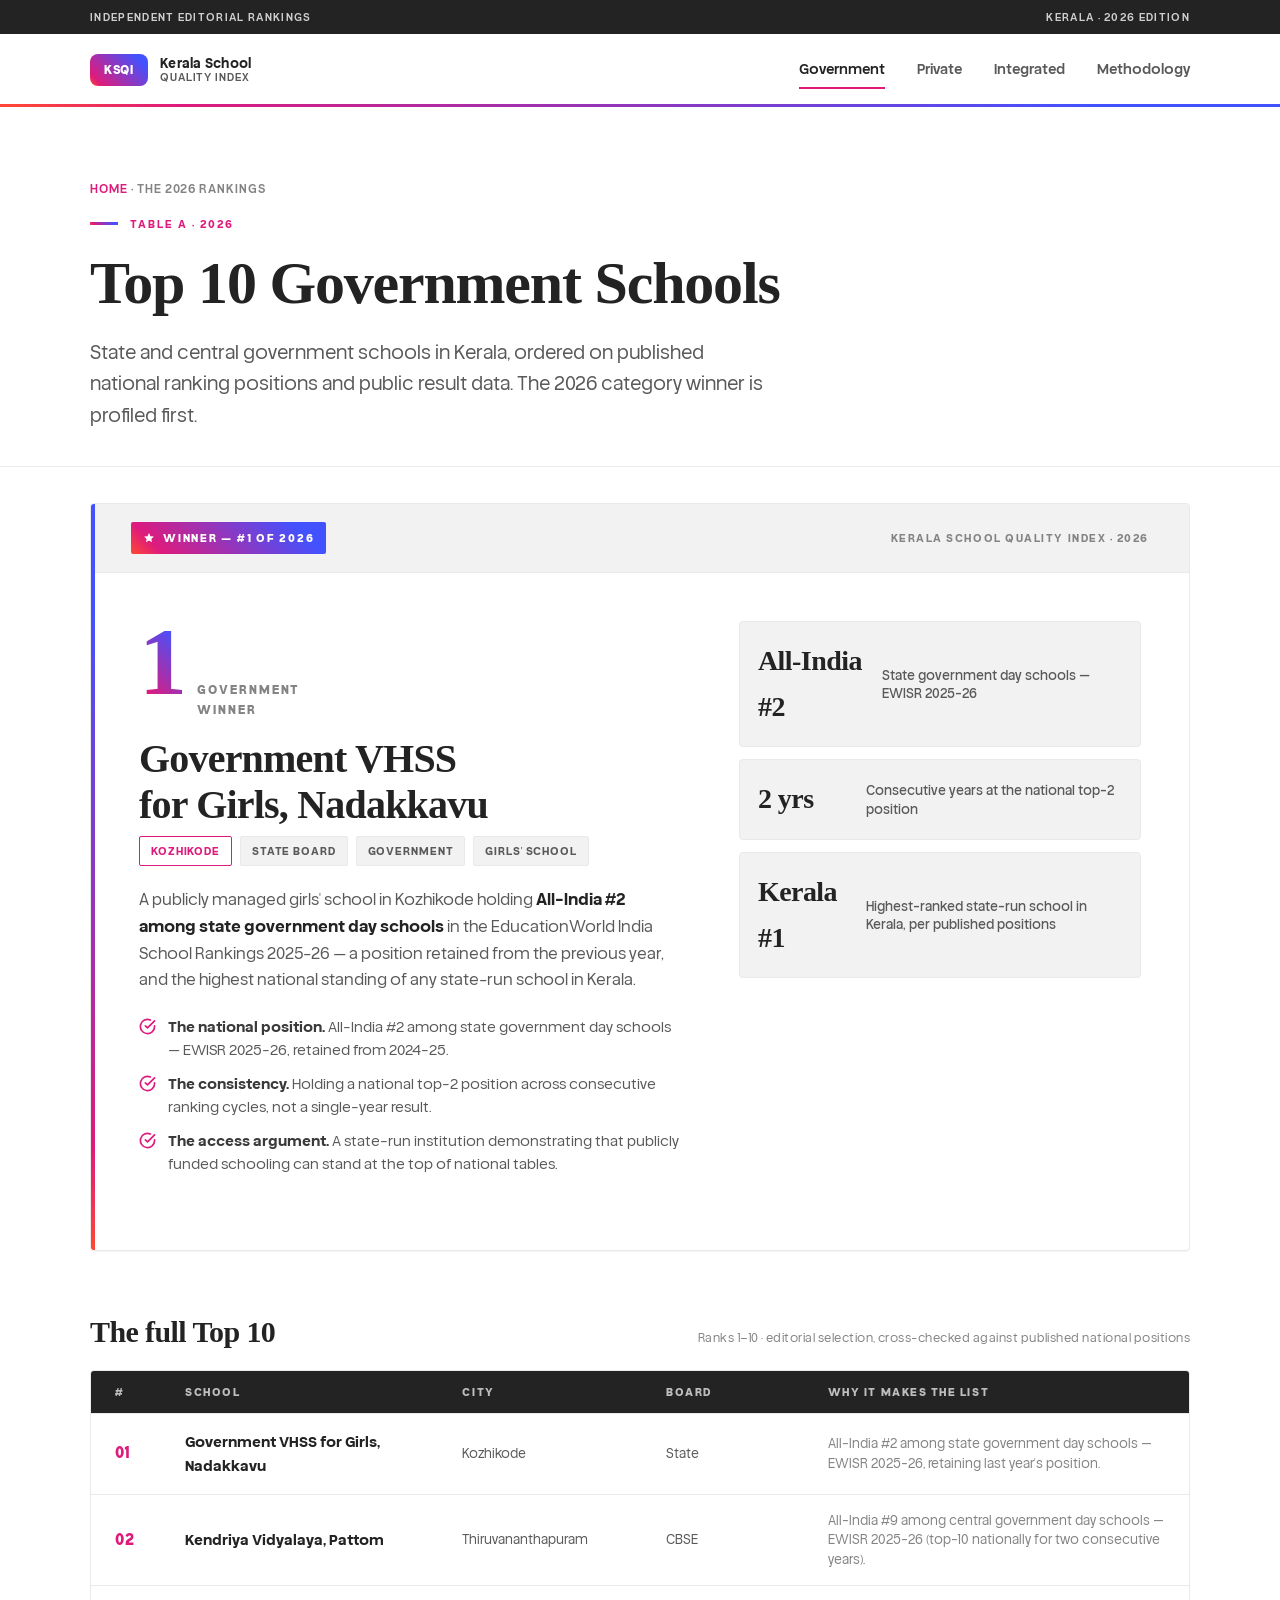
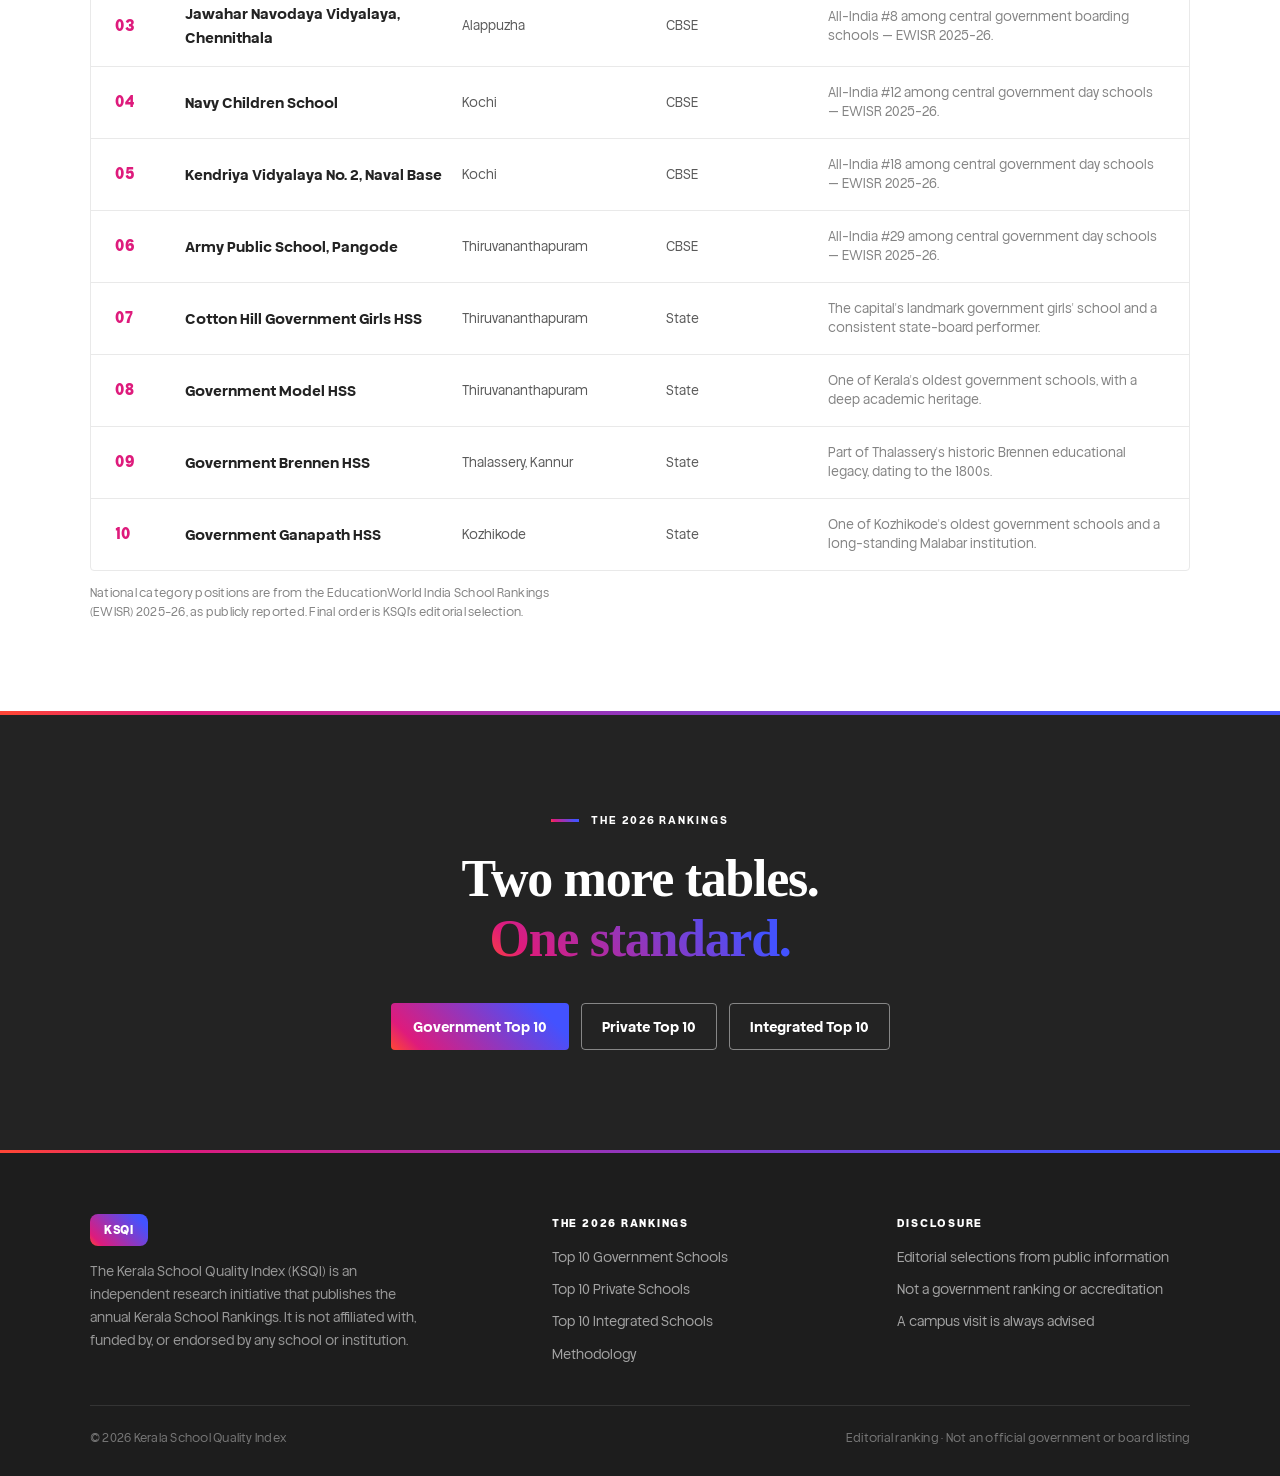
==== commit 794dad12: "Match THE key gradient and campus magenta palette Replace the raspberry/navy accent with Times Highe" ====
--- a/government.html
+++ b/government.html
@@ -8,9 +8,9 @@
 <meta property="og:title" content="Top 10 Government Schools in Kerala — 2026 Rankings | KSQI" />
 <meta property="og:description" content="The 2026 KSQI editorial ranking of Kerala's government schools — led by Government VHSS for Girls, Nadakkavu, All-India #2 among state government day schools in EWISR 2025-26." />
 <meta property="og:type" content="website" />
-<meta name="theme-color" content="#16161d" />
+<meta name="theme-color" content="#de1b7c" />
 <link rel="icon" href="favicon.svg" type="image/svg+xml" />
-<link rel="stylesheet" href="styles.css" />
+<link rel="stylesheet" href="styles.css?v=the" />
 <script type="application/ld+json">
 {
   "@context": "https://schema.org",
@@ -75,15 +75,15 @@
           <p class="blurb">A publicly managed girls' school in Kozhikode holding <strong>All-India #2 among state government day schools</strong> in the EducationWorld India School Rankings 2025-26 — a position retained from the previous year, and the highest national standing of any state-run school in Kerala.</p>
           <div class="rank-wins">
             <div class="win">
-              <svg width="17" height="17" viewBox="0 0 24 24" fill="none" stroke="#e21b54" stroke-width="2.4" stroke-linecap="round" stroke-linejoin="round" aria-hidden="true"><path d="M22 11.08V12a10 10 0 1 1-5.93-9.14"/><polyline points="22 4 12 14.01 9 11.01"/></svg>
+              <svg width="17" height="17" viewBox="0 0 24 24" fill="none" stroke="#de1b7c" stroke-width="2.4" stroke-linecap="round" stroke-linejoin="round" aria-hidden="true"><path d="M22 11.08V12a10 10 0 1 1-5.93-9.14"/><polyline points="22 4 12 14.01 9 11.01"/></svg>
               <span><b>The national position.</b> All-India #2 among state government day schools — EWISR 2025-26, retained from 2024-25.</span>
             </div>
             <div class="win">
-              <svg width="17" height="17" viewBox="0 0 24 24" fill="none" stroke="#e21b54" stroke-width="2.4" stroke-linecap="round" stroke-linejoin="round" aria-hidden="true"><path d="M22 11.08V12a10 10 0 1 1-5.93-9.14"/><polyline points="22 4 12 14.01 9 11.01"/></svg>
+              <svg width="17" height="17" viewBox="0 0 24 24" fill="none" stroke="#de1b7c" stroke-width="2.4" stroke-linecap="round" stroke-linejoin="round" aria-hidden="true"><path d="M22 11.08V12a10 10 0 1 1-5.93-9.14"/><polyline points="22 4 12 14.01 9 11.01"/></svg>
               <span><b>The consistency.</b> Holding a national top-2 position across consecutive ranking cycles, not a single-year result.</span>
             </div>
             <div class="win">
-              <svg width="17" height="17" viewBox="0 0 24 24" fill="none" stroke="#e21b54" stroke-width="2.4" stroke-linecap="round" stroke-linejoin="round" aria-hidden="true"><path d="M22 11.08V12a10 10 0 1 1-5.93-9.14"/><polyline points="22 4 12 14.01 9 11.01"/></svg>
+              <svg width="17" height="17" viewBox="0 0 24 24" fill="none" stroke="#de1b7c" stroke-width="2.4" stroke-linecap="round" stroke-linejoin="round" aria-hidden="true"><path d="M22 11.08V12a10 10 0 1 1-5.93-9.14"/><polyline points="22 4 12 14.01 9 11.01"/></svg>
               <span><b>The access argument.</b> A state-run institution demonstrating that publicly funded schooling can stand at the top of national tables.</span>
             </div>
           </div>
--- a/styles.css
+++ b/styles.css
@@ -11,24 +11,26 @@
 @font-face { font-family:'Helvena'; src:url('fonts/helvena-black.woff2') format('woff2'); font-weight:900; font-style:normal; font-display:swap; }
 
 :root{
+  /* Times Higher Education tokens — campus magenta, key gradient, charcoal type */
   --paper:#ffffff;
-  --paper-2:#f3f4f6;
-  --navy:#16161d;
-  --navy-2:#1e1e28;
-  --ink:#1a1a1f;
-  --text:#22222a;
-  --text-dim:#5c5c66;
-  --text-faint:#8a8a94;
-  --line:#e4e4ea;
-  --line-soft:#ececf1;
-  --accent:#e21b54;
-  --accent-deep:#c41648;
-  --key:linear-gradient(135deg,#e21b54 0%,#ff5c39 100%);
+  --paper-2:#f2f2f2;
+  --navy:#232323;
+  --navy-2:#1d1d1d;
+  --ink:#232323;
+  --text:#3a3a3a;
+  --text-dim:#595959;
+  --text-faint:#838383;
+  --line:#e9e9e9;
+  --line-soft:#f2f2f2;
+  --accent:#de1b7c;
+  --accent-deep:#b01464;
+  --accent-blue:#4352ff;
+  --accent-coral:#fe4537;
+  --key:linear-gradient(225deg,#4352ff 15%,#de1b7c 86%,#fe4537 99%);
   --on-accent:#ffffff;
   --serif:Georgia,'Times New Roman',Times,serif;
   --sans:'Helvena','Helvetica Neue',Arial,sans-serif;
   --ease:cubic-bezier(.22,.61,.36,1);
-  /* aliases so existing markup keeps working */
   --gold:var(--accent);
   --gold-deep:var(--accent-deep);
   --champagne:var(--accent);
@@ -60,10 +62,16 @@
   display:flex;align-items:center;gap:12px;
   font-size:11px;font-weight:700;letter-spacing:.18em;text-transform:uppercase;color:var(--accent);
 }
-.section-label::before{content:"";width:28px;height:2px;background:var(--accent)}
+.section-label::before{content:"";width:28px;height:3px;background:var(--key)}
 h1,h2,h3{text-wrap:balance;letter-spacing:-.02em;line-height:1.15;font-family:var(--serif);font-weight:700;color:var(--ink)}
 .lede{color:var(--text-dim);font-size:clamp(16px,1.5vw,19px);line-height:1.65;font-weight:400;max-width:62ch}
-.gold-text{color:var(--accent);background:none;-webkit-background-clip:unset;background-clip:unset}
+.gold-text{
+  background:var(--key);
+  -webkit-background-clip:text;
+  background-clip:text;
+  color:transparent;
+  -webkit-text-fill-color:transparent;
+}
 
 .reveal{opacity:0;transform:translateY(18px);transition:opacity .6s var(--ease),transform .6s var(--ease)}
 .reveal.in{opacity:1;transform:none}
@@ -77,9 +85,13 @@
 .utility-bar .dot{opacity:.45}
 .masthead{
   position:sticky;top:0;z-index:100;
-  background:rgba(255,255,255,.94);
+  background:rgba(255,255,255,.96);
   backdrop-filter:blur(12px);-webkit-backdrop-filter:blur(12px);
   border-bottom:1px solid var(--line);
+}
+.masthead::after{
+  content:"";position:absolute;left:0;right:0;bottom:-1px;height:3px;
+  background:var(--key);
 }
 .masthead-inner{display:flex;align-items:center;justify-content:space-between;height:72px;gap:20px}
 .brand{display:flex;align-items:center;gap:12px;min-width:0}
@@ -107,40 +119,40 @@
 
 .cta-btn{
   display:inline-flex;align-items:center;gap:8px;
-  background:var(--accent);color:#fff;
+  background:var(--key);color:#fff;
   font-family:var(--sans);font-weight:700;font-size:14px;letter-spacing:0;
   padding:12px 22px;border-radius:4px;border:0;
-  transition:background .2s var(--ease),transform .2s var(--ease);
+  transition:filter .2s var(--ease),transform .2s var(--ease);
   white-space:nowrap;
 }
-.cta-btn:hover{background:var(--accent-deep)}
+.cta-btn:hover{filter:brightness(1.08)}
 .cta-btn:active{transform:scale(.98)}
 
 /* ═══ Hero ═══ */
-.hero{position:relative;padding:clamp(56px,8vw,96px) 0 clamp(48px,6vw,80px);overflow:hidden;background:var(--navy);color:#fff}
+.hero{position:relative;padding:clamp(56px,8vw,96px) 0 clamp(48px,6vw,80px);overflow:hidden;background:var(--paper);color:var(--ink)}
 .hero-bg{display:none}
 .hero-copy .edition{
   display:inline-flex;align-items:center;gap:10px;
-  font-size:11px;font-weight:700;letter-spacing:.2em;text-transform:uppercase;color:rgba(255,255,255,.72);
-  border:1px solid rgba(255,255,255,.18);border-radius:2px;padding:7px 14px;margin-bottom:22px;
-  background:transparent;
+  font-size:11px;font-weight:700;letter-spacing:.2em;text-transform:uppercase;color:var(--accent);
+  border:1px solid var(--line);border-radius:2px;padding:7px 14px;margin-bottom:22px;
+  background:var(--paper-2);
 }
 .hero-copy .edition::before{content:"";width:7px;height:7px;border-radius:50%;background:var(--accent)}
-.hero h1{font-size:clamp(36px,5.6vw,68px);font-weight:700;letter-spacing:-.025em;line-height:1.08;margin-bottom:20px;color:#fff}
-.hero h1 .gold-text{display:inline;color:#fff;box-shadow:inset 0 -.12em 0 var(--accent)}
-.hero-sub{color:rgba(255,255,255,.72);font-size:clamp(16px,1.5vw,18px);line-height:1.65;max-width:58ch;margin-bottom:32px}
-.hero-sub strong{color:#fff;font-weight:700}
+.hero h1{font-size:clamp(36px,5.6vw,68px);font-weight:700;letter-spacing:-.025em;line-height:1.08;margin-bottom:20px;color:var(--ink)}
+.hero h1 .gold-text{display:inline}
+.hero-sub{color:var(--text-dim);font-size:clamp(16px,1.5vw,18px);line-height:1.65;max-width:58ch;margin-bottom:32px}
+.hero-sub strong{color:var(--ink);font-weight:700}
 .hero-actions{display:flex;flex-wrap:wrap;gap:12px;align-items:center}
 .btn-ghost{
   display:inline-flex;align-items:center;gap:8px;
-  border:1px solid rgba(255,255,255,.35);color:#fff;
+  border:1px solid var(--ink);color:var(--ink);
   font-weight:700;font-size:14px;
   padding:11px 20px;border-radius:4px;background:transparent;
-  transition:background .2s var(--ease),border-color .2s var(--ease);
-}
-.btn-ghost:hover{background:rgba(255,255,255,.08);border-color:#fff}
-.hero-meta{margin-top:36px;display:flex;flex-wrap:wrap;gap:8px 28px;font-size:12px;letter-spacing:.06em;text-transform:uppercase;color:rgba(255,255,255,.5);font-weight:600}
-.hero-meta b{color:rgba(255,255,255,.85);font-weight:700}
+  transition:background .2s var(--ease),border-color .2s var(--ease),color .2s var(--ease);
+}
+.btn-ghost:hover{background:var(--paper-2);border-color:var(--accent);color:var(--accent)}
+.hero-meta{margin-top:36px;display:flex;flex-wrap:wrap;gap:8px 28px;font-size:12px;letter-spacing:.06em;text-transform:uppercase;color:var(--text-faint);font-weight:600}
+.hero-meta b{color:var(--text-dim);font-weight:700}
 
 .hero-visual{position:relative}
 .frame{position:relative;border-radius:4px;overflow:hidden;border:1px solid var(--line)}
@@ -217,12 +229,12 @@
   display:flex;align-items:center;justify-content:space-between;gap:16px;flex-wrap:wrap;
   padding:18px clamp(22px,4vw,40px);border-bottom:1px solid var(--line);background:var(--paper-2);
 }
-.rank-badge{display:inline-flex;align-items:center;gap:8px;font-size:11px;font-weight:800;letter-spacing:.16em;text-transform:uppercase;color:#fff;background:var(--accent);padding:7px 12px;border-radius:2px}
+.rank-badge{display:inline-flex;align-items:center;gap:8px;font-size:11px;font-weight:800;letter-spacing:.16em;text-transform:uppercase;color:#fff;background:var(--key);padding:7px 12px;border-radius:2px}
 .rank-badge .star{color:#fff}
 .rank-edition{font-size:11px;font-weight:700;letter-spacing:.14em;text-transform:uppercase;color:var(--text-faint)}
 .rank-body{display:grid;grid-template-columns:1.15fr .85fr;gap:clamp(28px,5vw,56px);padding:clamp(28px,5vw,48px)}
 .rank-left .rank-no{display:flex;align-items:baseline;gap:14px;margin-bottom:16px}
-.rank-no .big{font-family:var(--serif);font-size:clamp(64px,8vw,96px);font-weight:700;letter-spacing:-.04em;line-height:.85;color:var(--accent);-webkit-text-stroke:0}
+.rank-no .big{font-family:var(--serif);font-size:clamp(64px,8vw,96px);font-weight:700;letter-spacing:-.04em;line-height:.85;background:var(--key);-webkit-background-clip:text;background-clip:text;color:transparent;-webkit-text-fill-color:transparent;-webkit-text-stroke:0}
 .rank-no .of{font-size:12px;font-weight:800;letter-spacing:.16em;text-transform:uppercase;color:var(--text-faint)}
 .rank-left h3{font-size:clamp(26px,3.4vw,40px);margin-bottom:8px}
 .rank-meta{display:flex;flex-wrap:wrap;gap:8px;margin-bottom:20px}
@@ -327,11 +339,11 @@
 .cmp thead th{font-size:11px;font-weight:800;letter-spacing:.12em;text-transform:uppercase;background:var(--navy);color:rgba(255,255,255,.75)}
 .cmp thead th:first-child{color:rgba(255,255,255,.55)}
 .cmp thead th:nth-child(2){color:rgba(255,255,255,.75)}
-.cmp thead th:last-child{color:#fff;background:var(--accent)}
+.cmp thead th:last-child{color:#fff;background:var(--key)}
 .cmp tbody tr:last-child td{border-bottom:none}
 .cmp td:first-child{color:var(--ink);font-weight:600;font-size:13.5px}
 .cmp td:nth-child(2){color:var(--text-faint);font-size:13.5px}
-.cmp td:last-child{color:var(--text-dim);font-size:13.5px;background:#fff8f9}
+.cmp td:last-child{color:var(--text-dim);font-size:13.5px;background:#fdf2f8}
 .cmp td b{color:var(--ink);font-weight:700}
 
 .faq-list{display:flex;flex-direction:column;gap:8px;max-width:860px}
@@ -352,19 +364,21 @@
   position:relative;text-align:center;padding:clamp(64px,9vw,100px) 0;overflow:hidden;
   background:var(--navy);color:#fff;
 }
-.cta-band::before{display:none}
+.cta-band::before{content:"";position:absolute;left:0;right:0;top:0;height:4px;background:var(--key)}
 .cta-band h2{font-size:clamp(30px,4.6vw,52px);letter-spacing:-.025em;margin-bottom:16px;color:#fff}
-.cta-band .gold-text{color:#fff;box-shadow:inset 0 -.12em 0 var(--accent)}
+.cta-band .gold-text{background:var(--key);-webkit-background-clip:text;background-clip:text;color:transparent;-webkit-text-fill-color:transparent;box-shadow:none}
 .cta-band .lede{margin:0 auto 32px;color:rgba(255,255,255,.7)}
-.cta-band .section-label{justify-content:center;color:rgba(255,255,255,.65)}
-.cta-band .section-label::before{background:var(--accent)}
+.cta-band .section-label{justify-content:center;color:#fff}
+.cta-band .section-label::before{background:var(--key)}
 .cta-actions{display:flex;justify-content:center;flex-wrap:wrap;gap:12px}
-.cta-band .btn-ghost{border-color:rgba(255,255,255,.35);color:#fff}
+.cta-band .btn-ghost{border-color:rgba(255,255,255,.45);color:#fff}
+.cta-band .btn-ghost:hover{background:rgba(255,255,255,.08);border-color:#fff;color:#fff}
 .cta-contact{margin-top:32px;font-size:13px;color:rgba(255,255,255,.55);letter-spacing:.02em}
 .cta-contact a{color:#fff;font-weight:700;border-bottom:1px solid rgba(255,255,255,.35)}
-.cta-contact a:hover{color:#ffd0dc}
-
-.footer{border-top:0;background:var(--navy-2);padding:clamp(40px,6vw,64px) 0 28px;color:rgba(255,255,255,.7)}
+.cta-contact a:hover{color:#fe4537}
+
+.footer{border-top:0;background:var(--navy-2);padding:clamp(40px,6vw,64px) 0 28px;color:rgba(255,255,255,.7);position:relative}
+.footer::before{content:"";position:absolute;left:0;right:0;top:0;height:3px;background:var(--key)}
 .footer-grid{display:grid;grid-template-columns:1.4fr 1fr 1fr;gap:clamp(28px,4vw,60px);margin-bottom:40px}
 .footer .brand-tile{margin-bottom:14px}
 .footer p{font-size:13.5px;color:rgba(255,255,255,.55);line-height:1.7;max-width:42ch}
@@ -385,7 +399,7 @@
 }
 a.winner-card:hover{border-color:var(--ink);box-shadow:0 12px 28px rgba(22,22,29,.08)}
 .winner-card .wcat{font-size:11px;font-weight:800;letter-spacing:.16em;text-transform:uppercase;color:var(--accent);margin-bottom:16px}
-.winner-card .wnum{font-family:var(--serif);font-size:48px;font-weight:700;letter-spacing:-.04em;line-height:.9;color:var(--ink);-webkit-text-stroke:0;margin-bottom:14px}
+.winner-card .wnum{font-family:var(--serif);font-size:48px;font-weight:700;letter-spacing:-.04em;line-height:.9;background:var(--key);-webkit-background-clip:text;background-clip:text;color:transparent;-webkit-text-fill-color:transparent;-webkit-text-stroke:0;margin-bottom:14px}
 .winner-card .wname{font-size:20px;font-weight:700;line-height:1.3;margin-bottom:6px;font-family:var(--serif)}
 .winner-card .wcity{font-size:13px;color:var(--text-dim);margin-bottom:16px}
 .winner-card .wgo{font-size:12px;font-weight:700;letter-spacing:.1em;text-transform:uppercase;color:var(--accent);margin-top:auto}
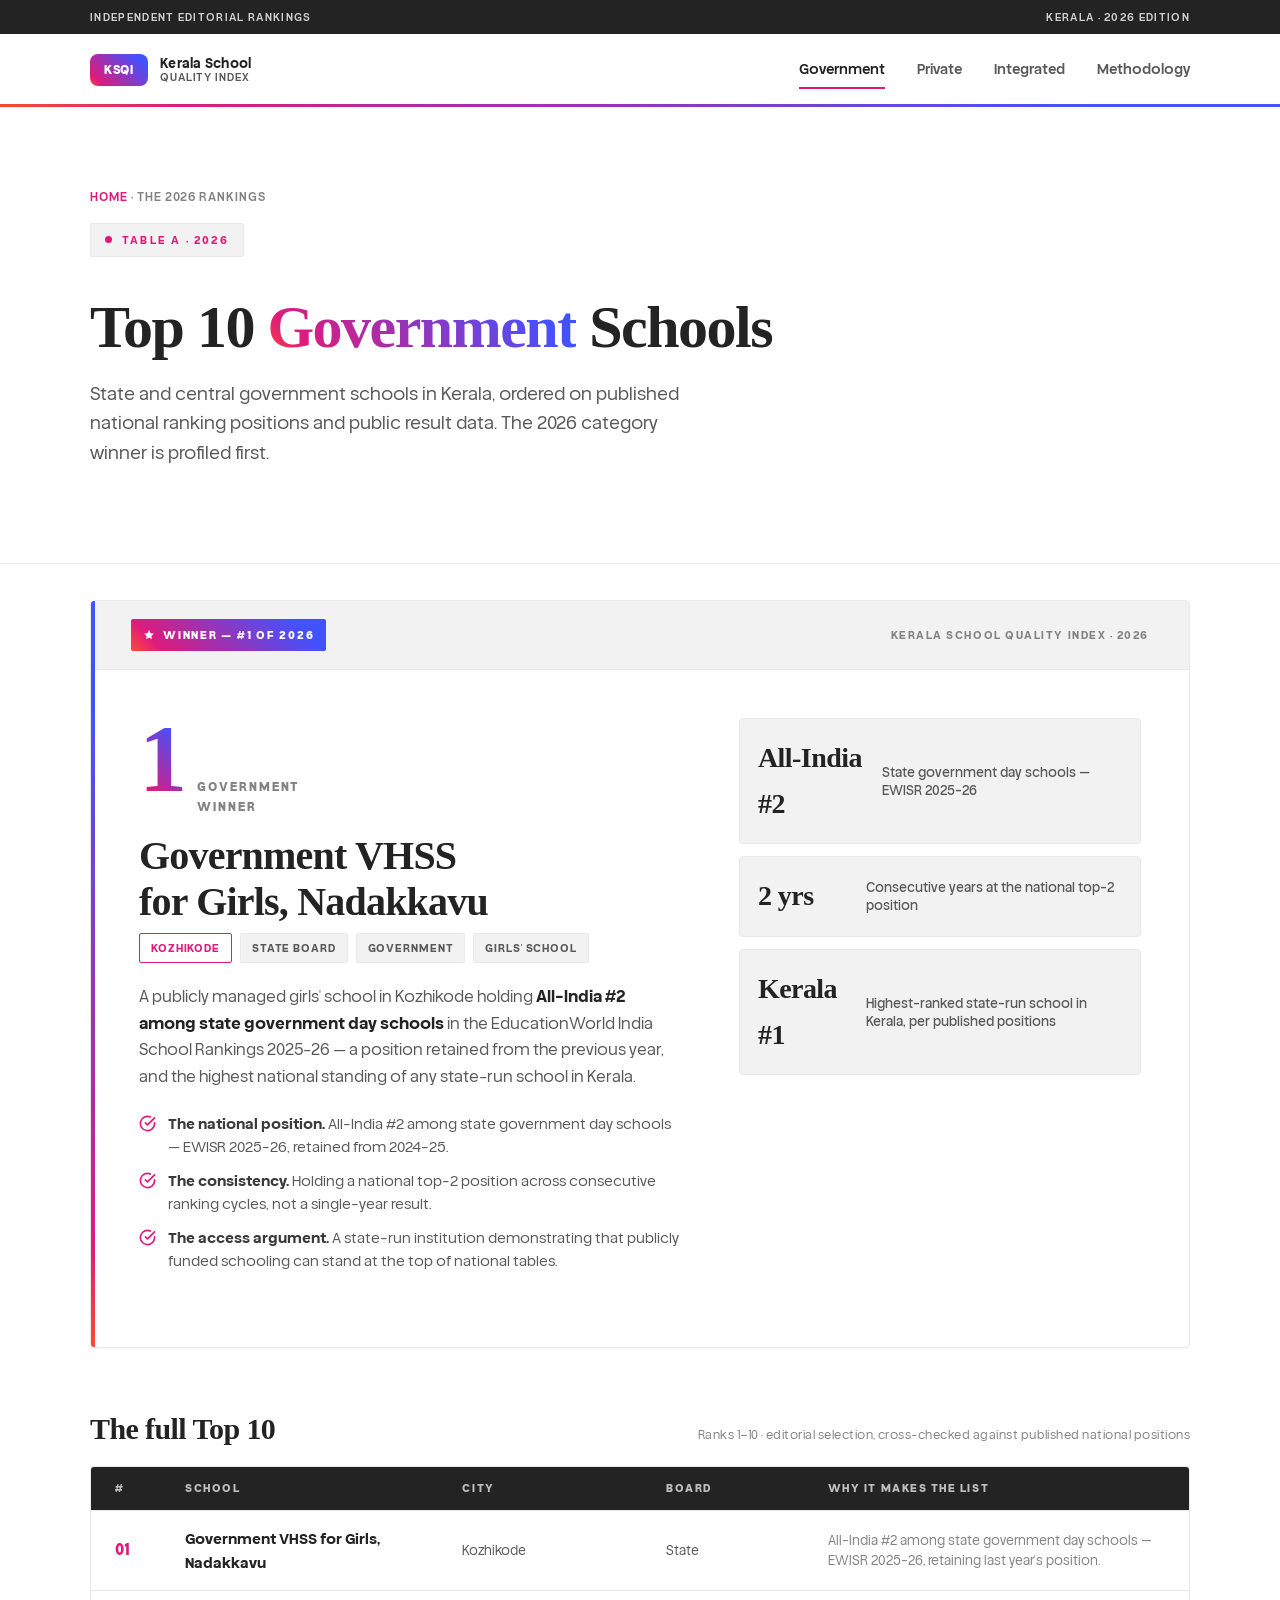
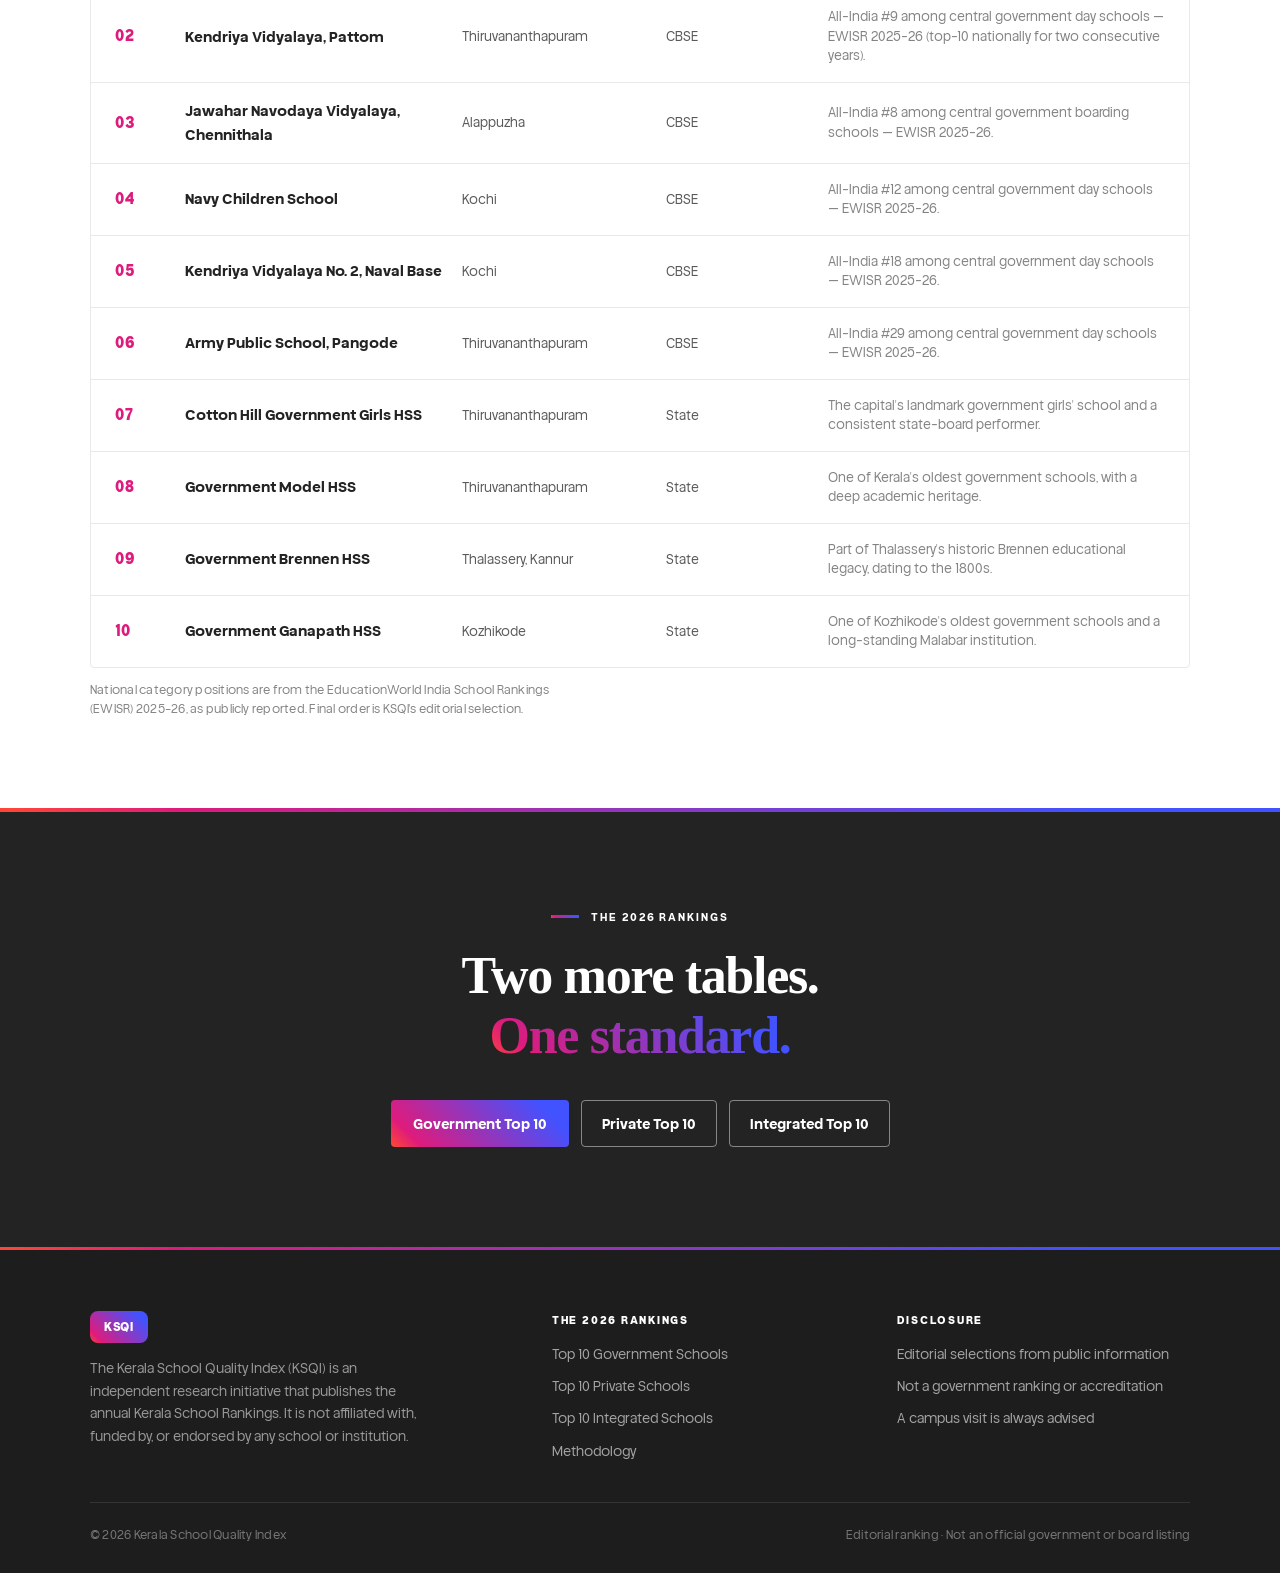
==== commit 65c0cf8e: "Apply THE hero colors to Government, Private and Integrated pages Those ranking pages still used a p" ====
--- a/government.html
+++ b/government.html
@@ -10,7 +10,7 @@
 <meta property="og:type" content="website" />
 <meta name="theme-color" content="#de1b7c" />
 <link rel="icon" href="favicon.svg" type="image/svg+xml" />
-<link rel="stylesheet" href="styles.css?v=the" />
+<link rel="stylesheet" href="styles.css?v=the2" />
 <script type="application/ld+json">
 {
   "@context": "https://schema.org",
@@ -44,13 +44,13 @@
   </div>
 </header>
 
-<section class="page-head">
+<section class="hero page-hero">
   <div class="container">
-    <div class="crumb reveal"><a href="index.html">Home</a> · The 2026 Rankings</div>
-    <div class="section-head reveal" style="margin-bottom:0">
-      <div class="section-label">Table A · 2026</div>
-      <h2 style="font-size:clamp(34px,5vw,60px);font-weight:900;margin:16px 0 18px">Top 10 Government Schools</h2>
-      <p class="lede">State and central government schools in Kerala, ordered on published national ranking positions and public result data. The 2026 category winner is profiled first.</p>
+    <div class="hero-copy reveal">
+      <div class="crumb"><a href="index.html">Home</a> · The 2026 Rankings</div>
+      <span class="edition">Table A · 2026</span>
+      <h1>Top 10 <span class="gold-text">Government</span> Schools</h1>
+      <p class="hero-sub">State and central government schools in Kerala, ordered on published national ranking positions and public result data. The 2026 category winner is profiled first.</p>
     </div>
   </div>
 </section>
@@ -168,6 +168,7 @@
 </footer>
 <script>
 (function(){
+  document.documentElement.classList.add('js');
   var io = new IntersectionObserver(function(entries){
     entries.forEach(function(e){
       if(e.isIntersecting){ e.target.classList.add('in'); io.unobserve(e.target); }
--- a/styles.css
+++ b/styles.css
@@ -73,8 +73,9 @@
   -webkit-text-fill-color:transparent;
 }
 
-.reveal{opacity:0;transform:translateY(18px);transition:opacity .6s var(--ease),transform .6s var(--ease)}
-.reveal.in{opacity:1;transform:none}
+.reveal{opacity:1;transform:none}
+.js .reveal{opacity:0;transform:translateY(18px);transition:opacity .6s var(--ease),transform .6s var(--ease)}
+.js .reveal.in{opacity:1;transform:none}
 
 /* ═══ Utility bar + masthead ═══ */
 .utility-bar{
@@ -403,7 +404,13 @@
 .winner-card .wname{font-size:20px;font-weight:700;line-height:1.3;margin-bottom:6px;font-family:var(--serif)}
 .winner-card .wcity{font-size:13px;color:var(--text-dim);margin-bottom:16px}
 .winner-card .wgo{font-size:12px;font-weight:700;letter-spacing:.1em;text-transform:uppercase;color:var(--accent);margin-top:auto}
-.page-head{padding:clamp(40px,6vw,72px) 0 clamp(20px,3vw,36px);background:var(--paper);border-bottom:1px solid var(--line)}
+.page-head{padding:clamp(48px,7vw,88px) 0 clamp(36px,5vw,56px);background:var(--paper);border-bottom:1px solid var(--line);position:relative}
+.page-head::after{content:"";position:absolute;left:0;right:0;bottom:-1px;height:4px;background:var(--key)}
+.page-head .section-head h2,
+.page-hero h1{font-size:clamp(34px,5vw,60px);font-weight:700;margin:16px 0 18px;font-family:var(--serif)}
+.page-hero{text-align:left;padding:clamp(48px,7vw,80px) 0 clamp(40px,5vw,64px);border-bottom:1px solid var(--line)}
+.page-hero .hero-copy{max-width:820px;margin:0}
+.page-hero .hero-sub{margin-left:0;max-width:62ch}
 .crumb{font-size:12px;font-weight:600;letter-spacing:.08em;text-transform:uppercase;color:var(--text-faint);margin-bottom:16px}
 .crumb a{color:var(--accent)}
 .topper .btn-ghost{border-color:var(--line);color:var(--ink)}
@@ -453,5 +460,5 @@
 @media (prefers-reduced-motion:reduce){
   *,*::before,*::after{animation-duration:.01ms !important;animation-iteration-count:1 !important;transition-duration:.01ms !important}
   html{scroll-behavior:auto}
-  .reveal{opacity:1;transform:none}
-}
+  .js .reveal,.reveal{opacity:1;transform:none}
+}
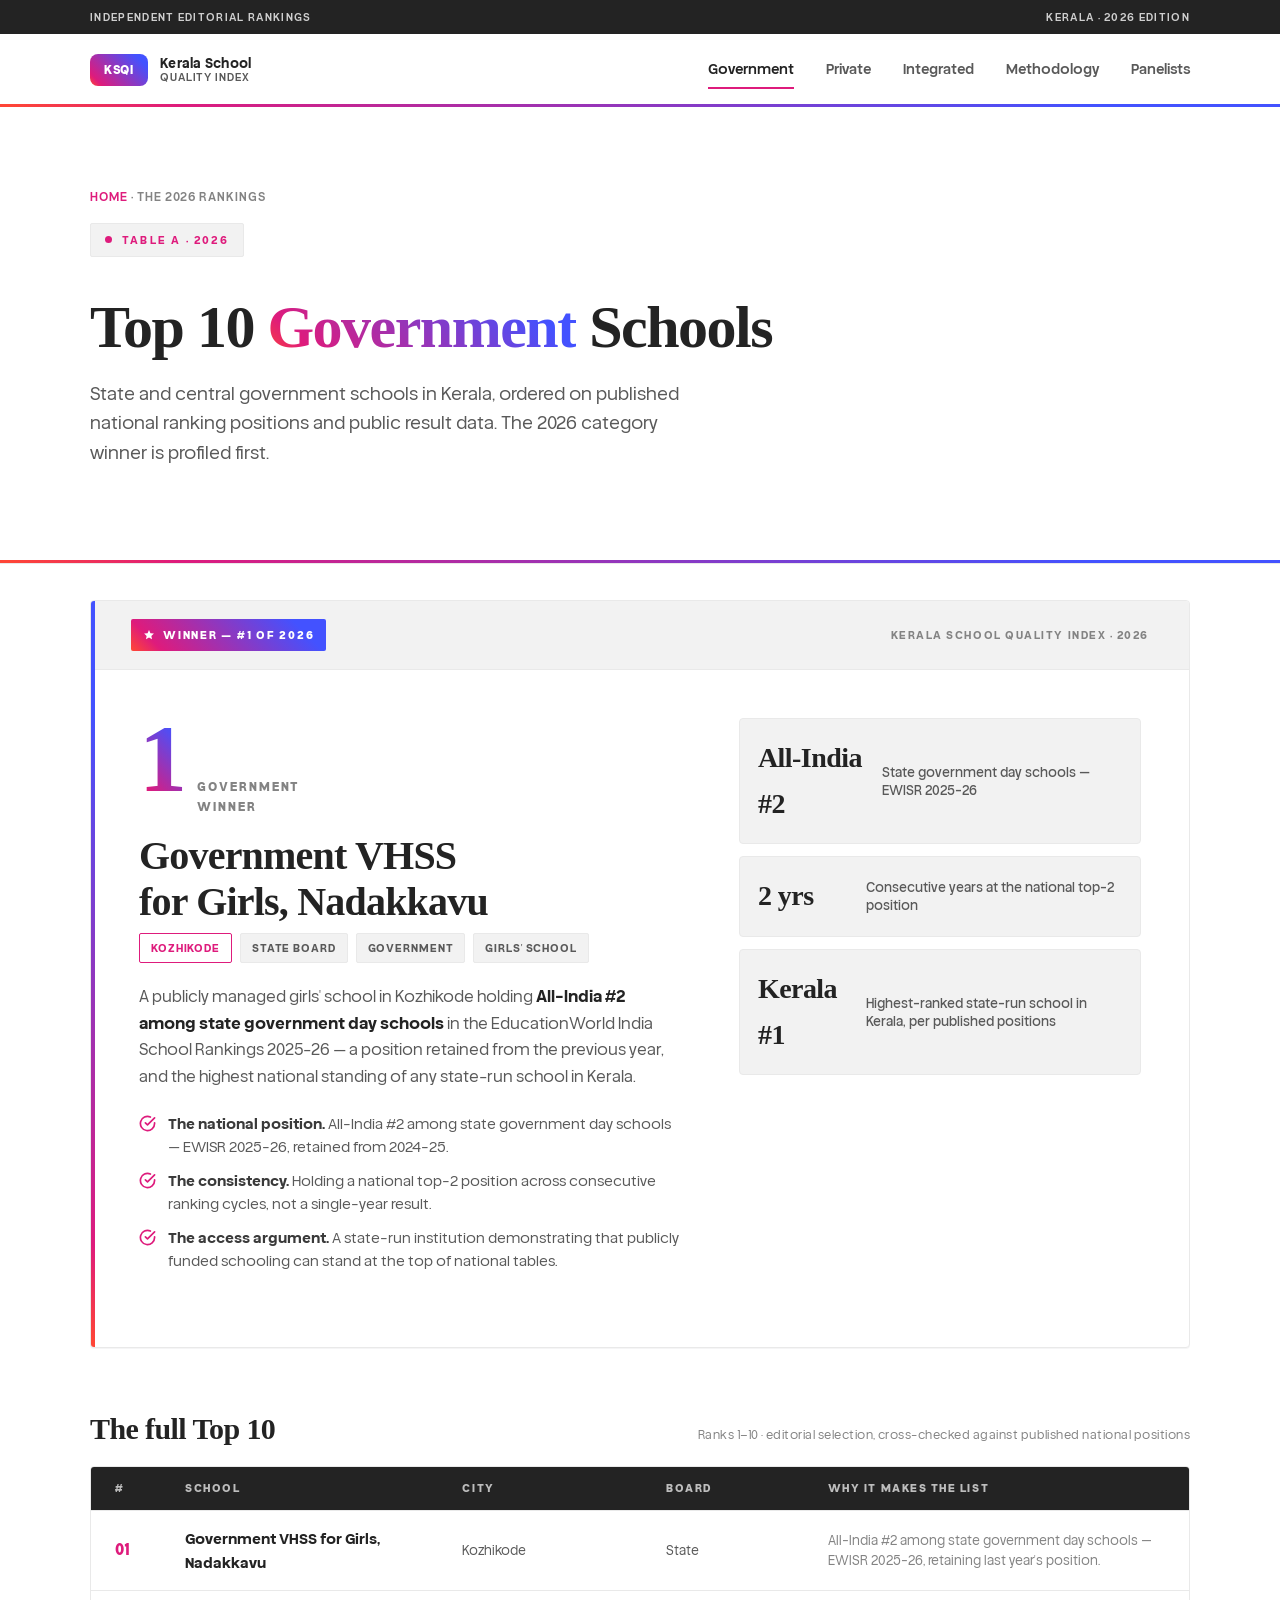
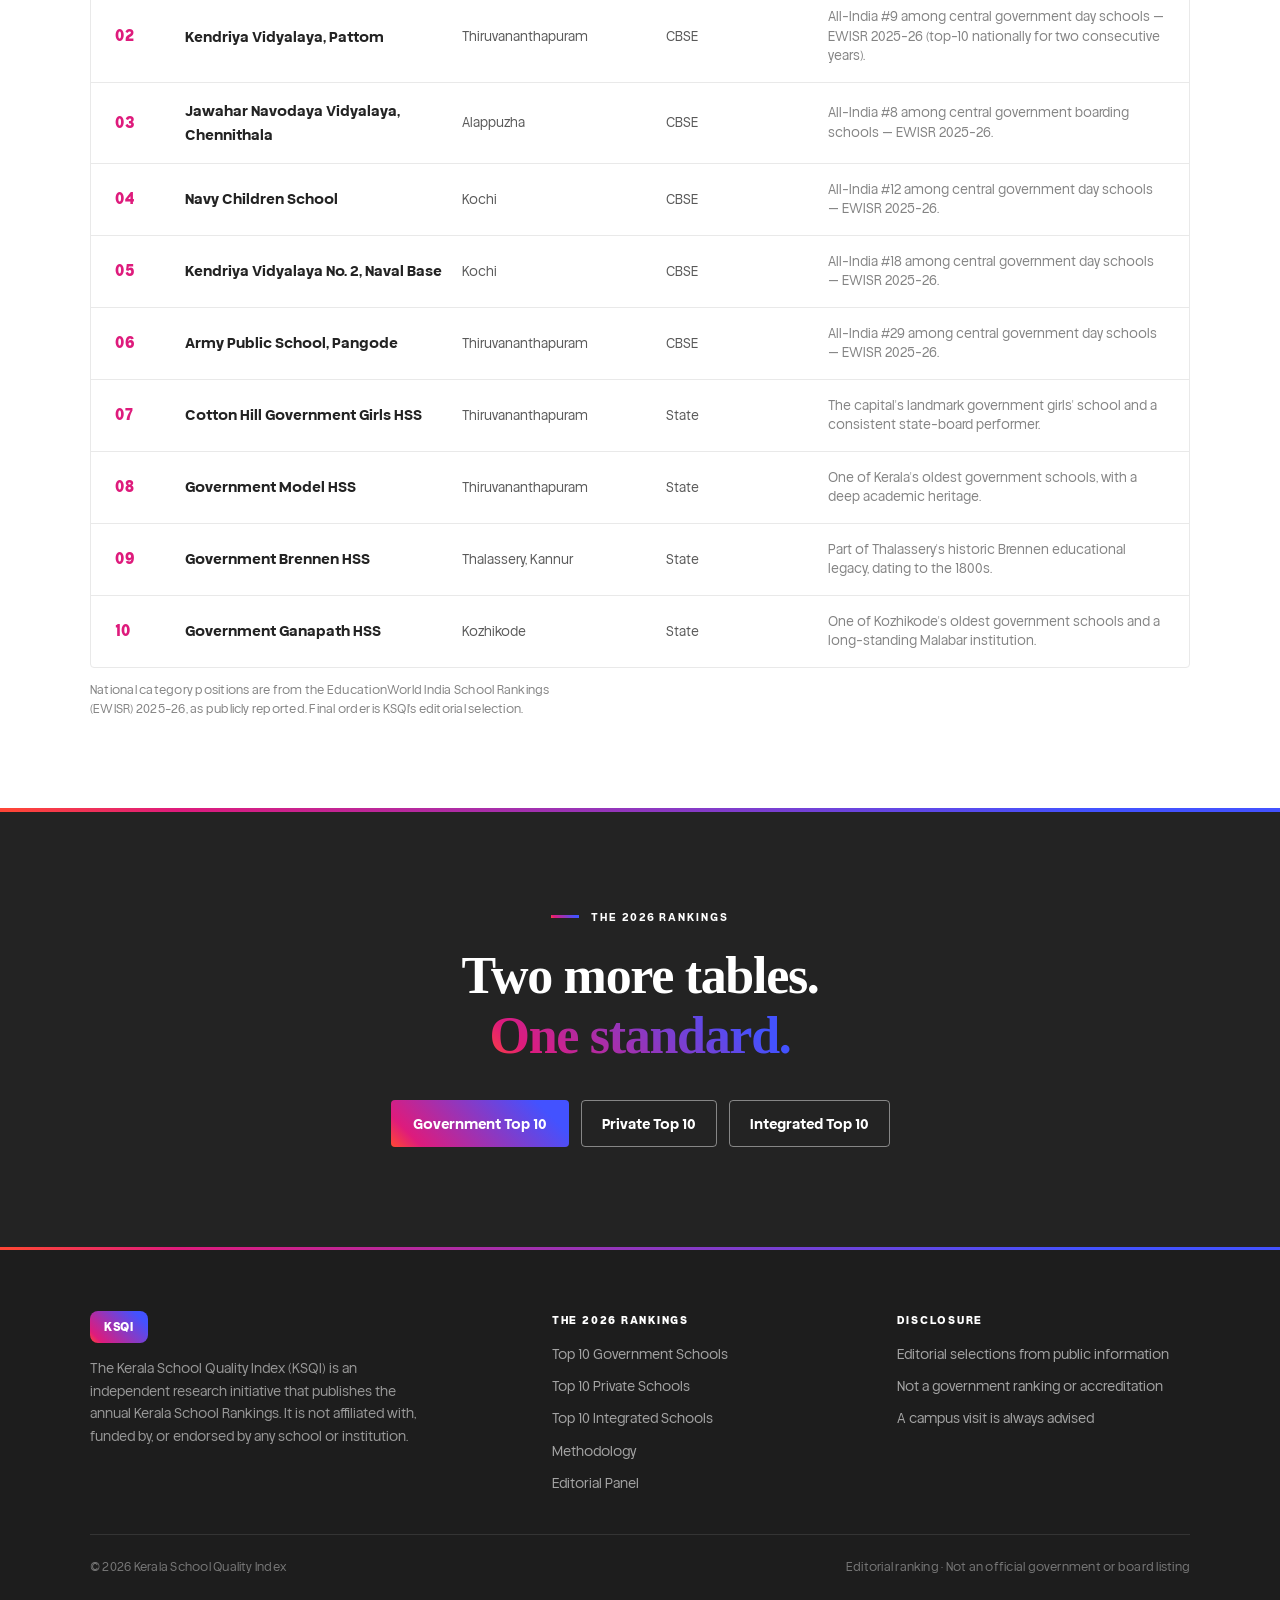
==== commit ecc16766: "Add an independent editorial panelists page Introduce a dedicated Panelists page with public credent" ====
--- a/government.html
+++ b/government.html
@@ -10,7 +10,7 @@
 <meta property="og:type" content="website" />
 <meta name="theme-color" content="#de1b7c" />
 <link rel="icon" href="favicon.svg" type="image/svg+xml" />
-<link rel="stylesheet" href="styles.css?v=the2" />
+<link rel="stylesheet" href="styles.css?v=panel1" />
 <script type="application/ld+json">
 {
   "@context": "https://schema.org",
@@ -40,6 +40,7 @@
       <a href="private.html">Private</a>
       <a href="integrated.html">Integrated</a>
       <a href="index.html#methodology">Methodology</a>
+      <a href="panelists.html">Panelists</a>
     </nav>
   </div>
 </header>
@@ -149,6 +150,7 @@
           <li><a href="private.html">Top 10 Private Schools</a></li>
           <li><a href="integrated.html">Top 10 Integrated Schools</a></li>
           <li><a href="index.html#methodology">Methodology</a></li>
+          <li><a href="panelists.html">Editorial Panel</a></li>
         </ul>
       </div>
       <div>
--- a/styles.css
+++ b/styles.css
@@ -408,7 +408,8 @@
 .page-head::after{content:"";position:absolute;left:0;right:0;bottom:-1px;height:4px;background:var(--key)}
 .page-head .section-head h2,
 .page-hero h1{font-size:clamp(34px,5vw,60px);font-weight:700;margin:16px 0 18px;font-family:var(--serif)}
-.page-hero{text-align:left;padding:clamp(48px,7vw,80px) 0 clamp(40px,5vw,64px);border-bottom:1px solid var(--line)}
+.page-hero{text-align:left;padding:clamp(48px,7vw,80px) 0 clamp(40px,5vw,64px);border-bottom:1px solid var(--line);position:relative}
+.page-hero::after{content:"";position:absolute;left:0;right:0;bottom:-1px;height:4px;background:var(--key)}
 .page-hero .hero-copy{max-width:820px;margin:0}
 .page-hero .hero-sub{margin-left:0;max-width:62ch}
 .crumb{font-size:12px;font-weight:600;letter-spacing:.08em;text-transform:uppercase;color:var(--text-faint);margin-bottom:16px}
@@ -416,10 +417,45 @@
 .topper .btn-ghost{border-color:var(--line);color:var(--ink)}
 .topper .btn-ghost:hover{background:#fff;border-color:var(--ink)}
 
+/* ═══ Editorial panel ═══ */
+.panel-intro{
+  display:grid;grid-template-columns:1fr 1fr;gap:clamp(24px,5vw,56px);
+  align-items:end;margin-bottom:clamp(28px,5vw,48px);
+}
+.panel-intro h2{font-size:clamp(26px,3.4vw,40px);margin-top:12px}
+.panel-intro .lede{margin:0;max-width:none}
+.panel-intro .lede a{color:var(--accent);border-bottom:1px solid var(--accent)}
+.panel-grid{display:grid;grid-template-columns:1fr 1fr;gap:16px}
+.panel-card{
+  display:flex;gap:22px;align-items:flex-start;
+  border:1px solid var(--line);border-radius:4px;background:var(--paper);
+  padding:clamp(22px,3vw,32px);
+  transition:border-color .2s var(--ease);
+}
+.panel-card:hover{border-color:var(--ink)}
+.panel-avatar{
+  flex-shrink:0;width:64px;height:64px;border-radius:4px;
+  display:flex;align-items:center;justify-content:center;
+  background:var(--key);color:#fff;
+  font-family:var(--serif);font-size:20px;font-weight:700;letter-spacing:-.02em;
+}
+.panel-body{min-width:0}
+.panel-body h3{font-size:clamp(22px,2.2vw,28px);margin-bottom:6px}
+.panel-role{font-size:13.5px;font-weight:700;color:var(--accent);margin-bottom:12px;line-height:1.4}
+.panel-body p{font-size:15px;color:var(--text-dim);line-height:1.68;margin-bottom:16px}
+.panel-body p strong{color:var(--ink);font-weight:700}
+.panel-body p em{font-style:italic}
+.panel-link{
+  display:inline-flex;font-size:12px;font-weight:700;letter-spacing:.1em;
+  text-transform:uppercase;color:var(--accent);
+}
+.panel-link:hover{border-bottom:1px solid var(--accent)}
+.panel-note{margin-top:clamp(28px,4vw,44px);max-width:78ch}
+
 @media (max-width:1024px){
   .hero-grid{grid-template-columns:1fr}
   .hero-visual{max-width:620px;margin:10px auto 0}
-  .two-col,.method-wrap,.spot-grid,.admit{grid-template-columns:1fr}
+  .two-col,.method-wrap,.spot-grid,.admit,.panel-intro,.panel-grid{grid-template-columns:1fr}
   .rank-body{grid-template-columns:1fr}
   .rank-no .big{font-size:clamp(56px,12vw,84px)}
   .steps{grid-template-columns:1fr}
@@ -434,6 +470,7 @@
 }
 @media (max-width:1200px){
   .brand-name{white-space:normal;max-width:220px;line-height:1.3}
+  .masthead-nav{gap:16px;font-size:13px}
 }
 @media (max-width:800px){
   .nav-toggle{display:inline-flex}
@@ -447,6 +484,7 @@
   .masthead-nav a.is-active{border-bottom-color:var(--line);color:var(--accent)}
 }
 @media (max-width:640px){
+  .panel-card{flex-direction:column;gap:16px}
   .cat-nav{grid-template-columns:1fr}
   .brand-name{font-size:12px;max-width:140px}
   .toppers{grid-template-columns:1fr 1fr}
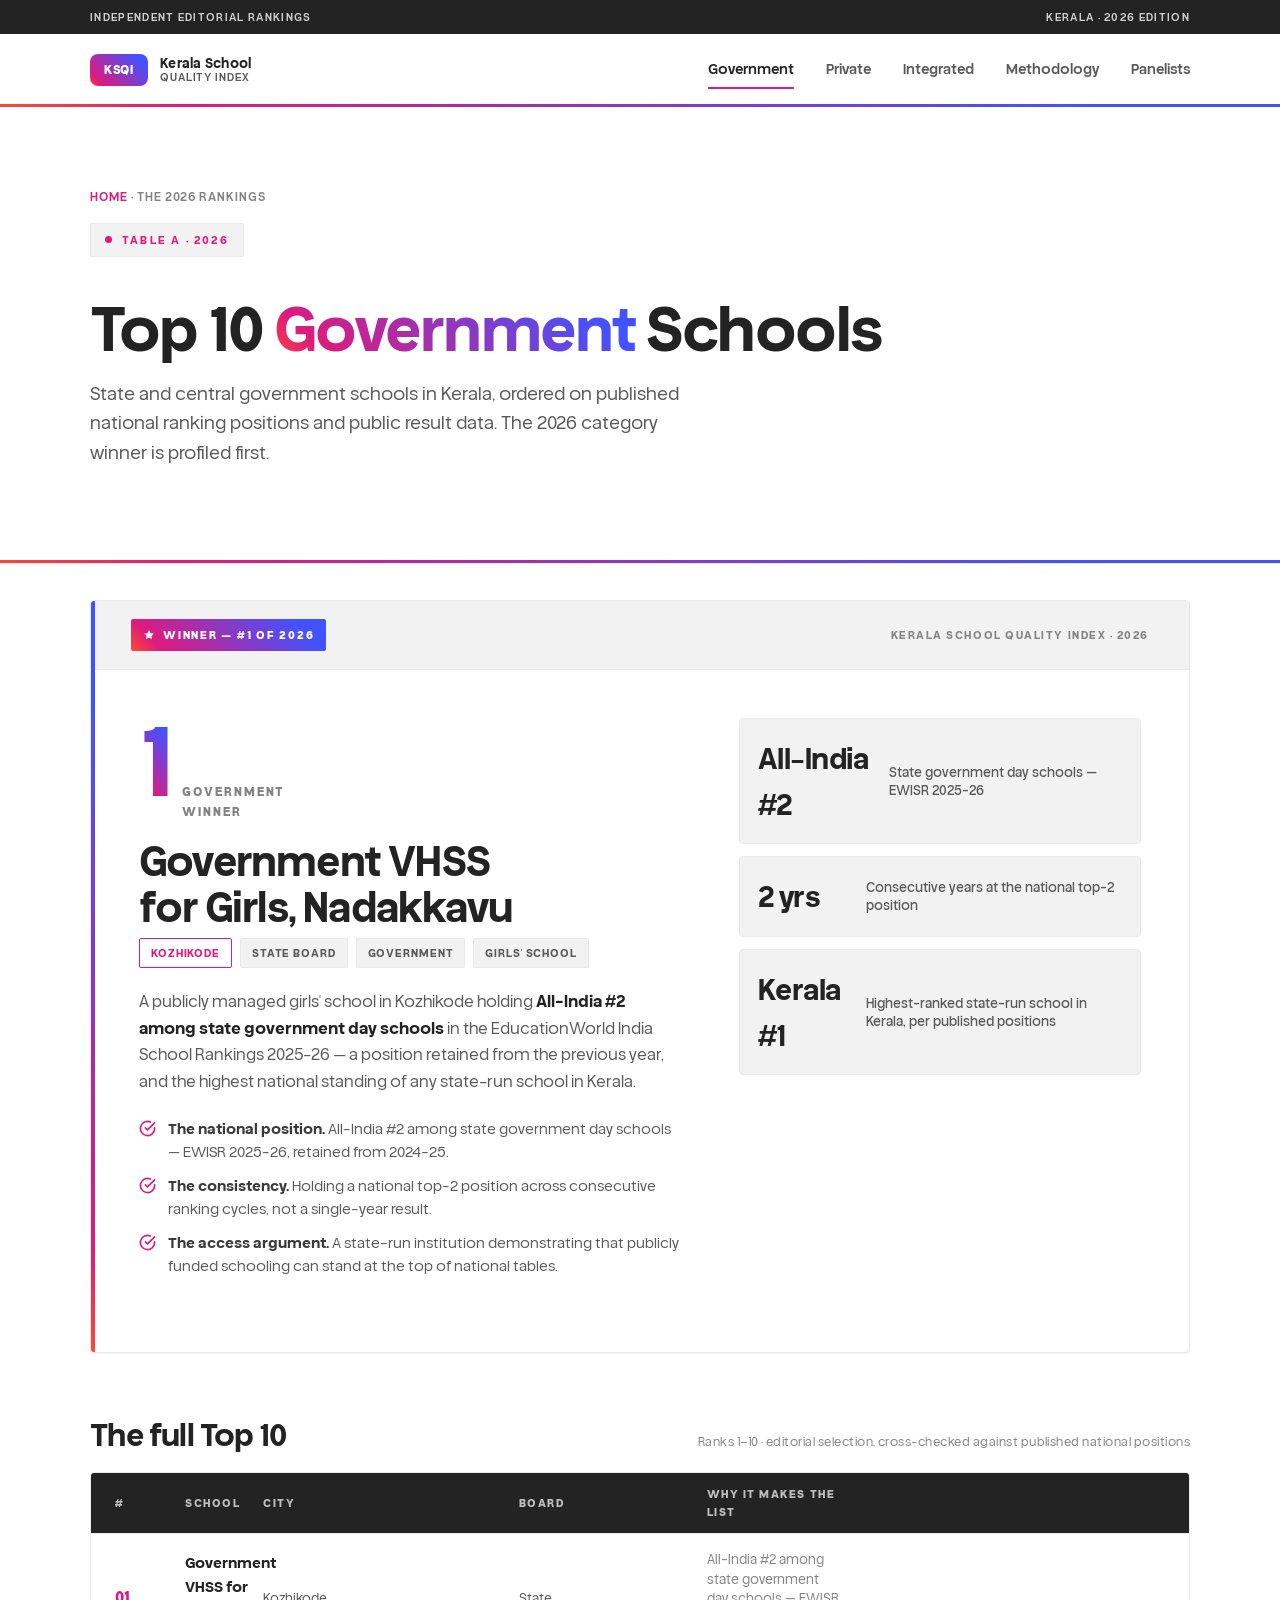
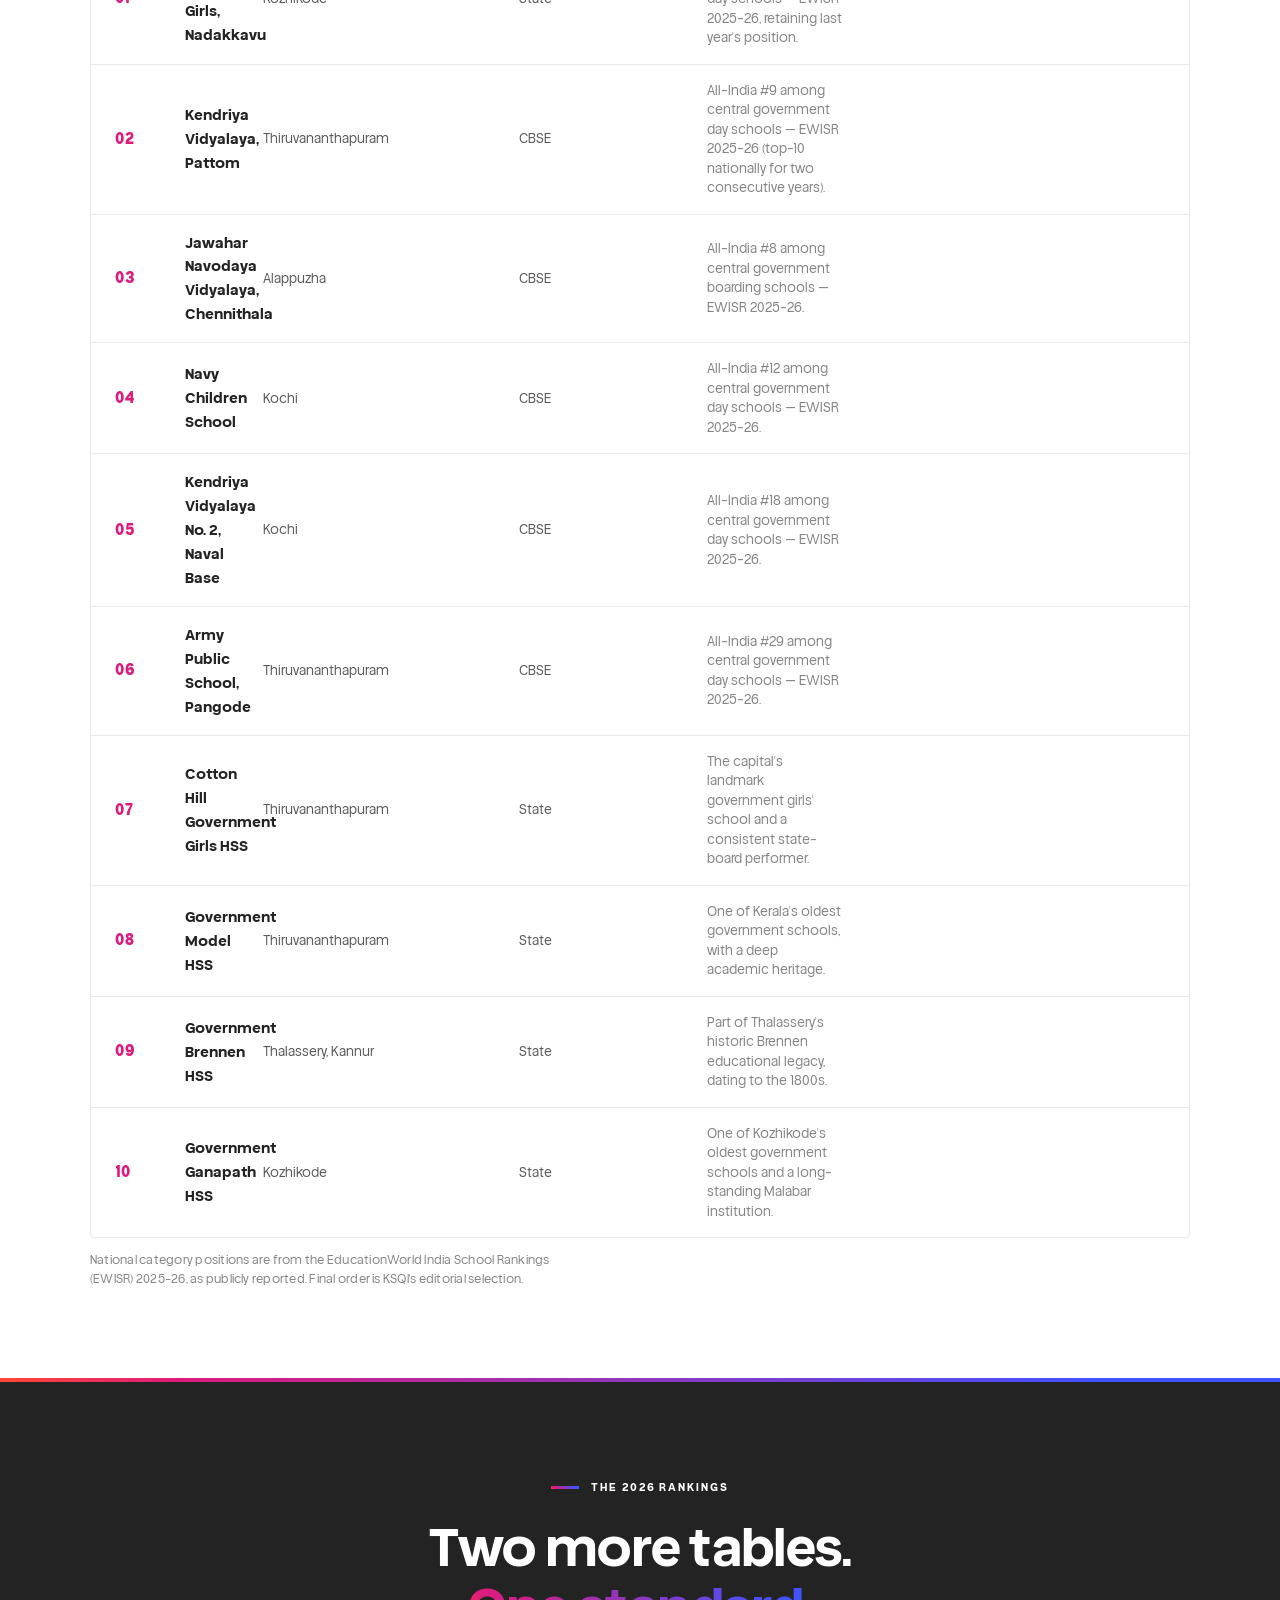
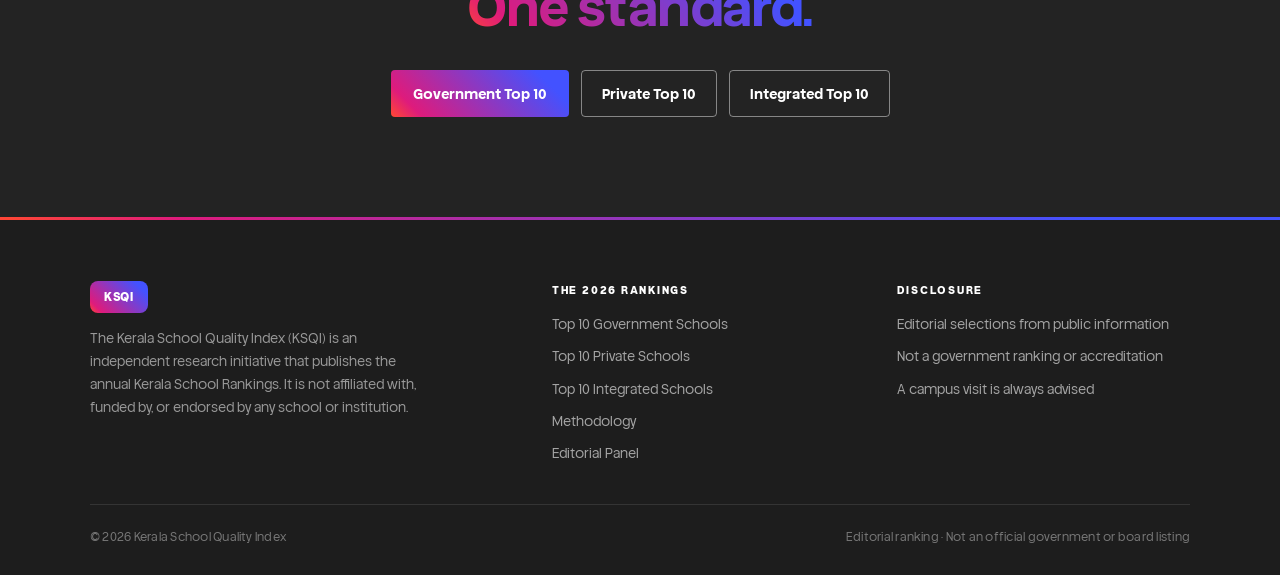
==== commit 4a50f22e: "Integrated list refresh: verified school roster with photo/initial cells; Rays feature toned down to" ====
--- a/government.html
+++ b/government.html
@@ -10,7 +10,7 @@
 <meta property="og:type" content="website" />
 <meta name="theme-color" content="#de1b7c" />
 <link rel="icon" href="favicon.svg" type="image/svg+xml" />
-<link rel="stylesheet" href="styles.css?v=panel1" />
+<link rel="stylesheet" href="styles.css?v=img1" />
 <script type="application/ld+json">
 {
   "@context": "https://schema.org",
--- a/styles.css
+++ b/styles.css
@@ -63,7 +63,7 @@
   font-size:11px;font-weight:700;letter-spacing:.18em;text-transform:uppercase;color:var(--accent);
 }
 .section-label::before{content:"";width:28px;height:3px;background:var(--key)}
-h1,h2,h3{text-wrap:balance;letter-spacing:-.02em;line-height:1.15;font-family:var(--serif);font-weight:700;color:var(--ink)}
+h1,h2,h3{text-wrap:balance;letter-spacing:-.02em;line-height:1.15;font-family:var(--sans);font-weight:700;color:var(--ink)}
 .lede{color:var(--text-dim);font-size:clamp(16px,1.5vw,19px);line-height:1.65;font-weight:400;max-width:62ch}
 .gold-text{
   background:var(--key);
@@ -164,7 +164,7 @@
   display:flex;flex-direction:column;align-items:center;justify-content:center;text-align:center;
   background:var(--key);color:#fff;padding:16px;line-height:1.2;
 }
-.seal .num{font-size:clamp(32px,4vw,44px);font-weight:800;letter-spacing:-.03em;line-height:1;font-family:var(--serif)}
+.seal .num{font-size:clamp(32px,4vw,44px);font-weight:800;letter-spacing:-.03em;line-height:1;font-family:var(--sans)}
 .seal .cap,.seal .cap2{font-size:9px;font-weight:700;letter-spacing:.14em;text-transform:uppercase;margin-top:4px}
 .caption-tag{position:absolute;z-index:3;right:16px;bottom:16px;font-size:11px;font-weight:700;letter-spacing:.12em;text-transform:uppercase;color:#fff}
 
@@ -188,7 +188,7 @@
 .body-copy p strong{color:var(--text);font-weight:600}
 .body-copy .pull{
   border-left:3px solid var(--accent);padding-left:20px;margin:26px 0;
-  color:var(--ink);font-size:clamp(18px,2vw,22px);font-weight:600;line-height:1.45;font-family:var(--serif);
+  color:var(--ink);font-size:clamp(18px,2vw,22px);font-weight:600;line-height:1.45;font-family:var(--sans);
 }
 
 .steps{display:grid;grid-template-columns:repeat(3,1fr);gap:16px;margin-top:8px}
@@ -235,7 +235,7 @@
 .rank-edition{font-size:11px;font-weight:700;letter-spacing:.14em;text-transform:uppercase;color:var(--text-faint)}
 .rank-body{display:grid;grid-template-columns:1.15fr .85fr;gap:clamp(28px,5vw,56px);padding:clamp(28px,5vw,48px)}
 .rank-left .rank-no{display:flex;align-items:baseline;gap:14px;margin-bottom:16px}
-.rank-no .big{font-family:var(--serif);font-size:clamp(64px,8vw,96px);font-weight:700;letter-spacing:-.04em;line-height:.85;background:var(--key);-webkit-background-clip:text;background-clip:text;color:transparent;-webkit-text-fill-color:transparent;-webkit-text-stroke:0}
+.rank-no .big{font-family:var(--sans);font-size:clamp(64px,8vw,96px);font-weight:700;letter-spacing:-.04em;line-height:.85;background:var(--key);-webkit-background-clip:text;background-clip:text;color:transparent;-webkit-text-fill-color:transparent;-webkit-text-stroke:0}
 .rank-no .of{font-size:12px;font-weight:800;letter-spacing:.16em;text-transform:uppercase;color:var(--text-faint)}
 .rank-left h3{font-size:clamp(26px,3.4vw,40px);margin-bottom:8px}
 .rank-meta{display:flex;flex-wrap:wrap;gap:8px;margin-bottom:20px}
@@ -253,7 +253,7 @@
   display:flex;align-items:center;gap:16px;border:1px solid var(--line);border-radius:4px;
   background:var(--paper-2);padding:16px 18px;
 }
-.rank-stat .v{font-family:var(--serif);font-size:clamp(20px,2.2vw,28px);font-weight:700;letter-spacing:-.02em;color:var(--ink);min-width:92px}
+.rank-stat .v{font-family:var(--sans);font-size:clamp(20px,2.2vw,28px);font-weight:700;letter-spacing:-.02em;color:var(--ink);min-width:92px}
 .rank-stat .k{font-size:13px;color:var(--text-dim);line-height:1.4;font-weight:500}
 .rank-visual{margin-top:auto;border-radius:4px;overflow:hidden;border:1px solid var(--line);position:relative}
 .rank-visual img{width:100%;height:150px;object-fit:cover}
@@ -263,7 +263,7 @@
 .watch-head h3{font-size:clamp(22px,2.6vw,30px)}
 .watch-head .note-sm{font-size:12px;color:var(--text-faint);letter-spacing:.04em}
 .wtable{border:1px solid var(--line);border-radius:4px;overflow:hidden;background:var(--paper)}
-.wrow{display:grid;grid-template-columns:56px 1.25fr .9fr .7fr 1.6fr;gap:14px;align-items:center;padding:16px clamp(16px,2.6vw,24px);border-bottom:1px solid var(--line);font-size:14px;transition:background .2s}
+.wrow{display:grid;grid-template-columns:56px 64px 1.25fr .9fr .7fr 1.6fr;gap:14px;align-items:center;padding:16px clamp(16px,2.6vw,24px);border-bottom:1px solid var(--line);font-size:14px;transition:background .2s}
 .wrow:last-child{border-bottom:none}
 .wrow:hover{background:var(--paper-2)}
 .wrow .pos{font-size:13px;font-weight:800;letter-spacing:.06em;color:var(--text-faint)}
@@ -282,13 +282,16 @@
 .cat-t{font-size:17px;font-weight:800;color:var(--ink)}
 .cat-s{font-size:12px;color:var(--text-faint);letter-spacing:.04em}
 .wrow .pos.rk{font-size:15px;color:var(--accent)}
+.wimg{position:relative;width:64px;height:44px;border-radius:4px;overflow:hidden;background:var(--key)}
+.wimg img{position:absolute;inset:0;width:100%;height:100%;object-fit:cover;z-index:2}
+.wimg .wini{position:absolute;inset:0;display:flex;align-items:center;justify-content:center;font-size:13px;font-weight:800;letter-spacing:.06em;color:#fff}
 .table-src{margin-top:12px;font-size:12px;color:var(--text-faint);letter-spacing:.02em;max-width:72ch;line-height:1.6}
 
 /* ═══ Spotlight ═══ */
 .spotlight{background:var(--paper-2)}
 .spot-grid{display:grid;grid-template-columns:1fr 1fr;gap:clamp(28px,5vw,56px);align-items:start}
 .spot-quote{
-  font-family:var(--serif);font-size:clamp(20px,2.4vw,28px);font-weight:400;line-height:1.4;color:var(--ink);
+  font-family:var(--sans);font-size:clamp(20px,2.4vw,28px);font-weight:400;line-height:1.4;color:var(--ink);
   border-left:3px solid var(--accent);padding-left:22px;margin:0 0 28px;
 }
 .spot-quote em{font-style:italic;color:var(--accent)}
@@ -306,7 +309,7 @@
 .topper:hover{border-color:var(--ink)}
 .topper .ph{position:relative;height:88px;overflow:hidden;background:var(--navy)}
 .topper .ph img{width:100%;height:100%;object-fit:cover;object-position:center 22%}
-.topper .ph .ph-fallback{display:none;width:100%;height:100%;align-items:center;justify-content:center;font-size:28px;font-weight:800;color:rgba(255,255,255,.45);letter-spacing:-.02em;font-family:var(--serif)}
+.topper .ph .ph-fallback{display:none;width:100%;height:100%;align-items:center;justify-content:center;font-size:28px;font-weight:800;color:rgba(255,255,255,.45);letter-spacing:-.02em;font-family:var(--sans)}
 .topper .ph img.onerror-fallback{display:none}
 .topper .ph img.onerror-fallback + .ph-fallback{display:flex}
 .topper .info{padding:14px 16px 16px}
@@ -400,14 +403,14 @@
 }
 a.winner-card:hover{border-color:var(--ink);box-shadow:0 12px 28px rgba(22,22,29,.08)}
 .winner-card .wcat{font-size:11px;font-weight:800;letter-spacing:.16em;text-transform:uppercase;color:var(--accent);margin-bottom:16px}
-.winner-card .wnum{font-family:var(--serif);font-size:48px;font-weight:700;letter-spacing:-.04em;line-height:.9;background:var(--key);-webkit-background-clip:text;background-clip:text;color:transparent;-webkit-text-fill-color:transparent;-webkit-text-stroke:0;margin-bottom:14px}
-.winner-card .wname{font-size:20px;font-weight:700;line-height:1.3;margin-bottom:6px;font-family:var(--serif)}
+.winner-card .wnum{font-family:var(--sans);font-size:48px;font-weight:700;letter-spacing:-.04em;line-height:.9;background:var(--key);-webkit-background-clip:text;background-clip:text;color:transparent;-webkit-text-fill-color:transparent;-webkit-text-stroke:0;margin-bottom:14px}
+.winner-card .wname{font-size:20px;font-weight:700;line-height:1.3;margin-bottom:6px;font-family:var(--sans)}
 .winner-card .wcity{font-size:13px;color:var(--text-dim);margin-bottom:16px}
 .winner-card .wgo{font-size:12px;font-weight:700;letter-spacing:.1em;text-transform:uppercase;color:var(--accent);margin-top:auto}
 .page-head{padding:clamp(48px,7vw,88px) 0 clamp(36px,5vw,56px);background:var(--paper);border-bottom:1px solid var(--line);position:relative}
 .page-head::after{content:"";position:absolute;left:0;right:0;bottom:-1px;height:4px;background:var(--key)}
 .page-head .section-head h2,
-.page-hero h1{font-size:clamp(34px,5vw,60px);font-weight:700;margin:16px 0 18px;font-family:var(--serif)}
+.page-hero h1{font-size:clamp(34px,5vw,60px);font-weight:700;margin:16px 0 18px;font-family:var(--sans)}
 .page-hero{text-align:left;padding:clamp(48px,7vw,80px) 0 clamp(40px,5vw,64px);border-bottom:1px solid var(--line);position:relative}
 .page-hero::after{content:"";position:absolute;left:0;right:0;bottom:-1px;height:4px;background:var(--key)}
 .page-hero .hero-copy{max-width:820px;margin:0}
@@ -437,7 +440,7 @@
   flex-shrink:0;width:64px;height:64px;border-radius:4px;
   display:flex;align-items:center;justify-content:center;
   background:var(--key);color:#fff;
-  font-family:var(--serif);font-size:20px;font-weight:700;letter-spacing:-.02em;
+  font-family:var(--sans);font-size:20px;font-weight:700;letter-spacing:-.02em;
 }
 .panel-body{min-width:0}
 .panel-body h3{font-size:clamp(22px,2.2vw,28px);margin-bottom:6px}
@@ -462,7 +465,8 @@
   .diff{grid-template-columns:repeat(2,1fr)}
   .toppers{grid-template-columns:repeat(2,1fr)}
   .faculty{grid-template-columns:1fr}
-  .wrow{grid-template-columns:44px 1fr 1fr;grid-auto-rows:auto;row-gap:4px}
+  .wrow{grid-template-columns:44px 48px 1fr 1fr;grid-auto-rows:auto;row-gap:4px}
+  .wrow .wimg{width:48px;height:34px}
   .wrow .why{grid-column:2 / -1}
   .footer-grid{grid-template-columns:1fr 1fr}
   .winners{grid-template-columns:1fr}
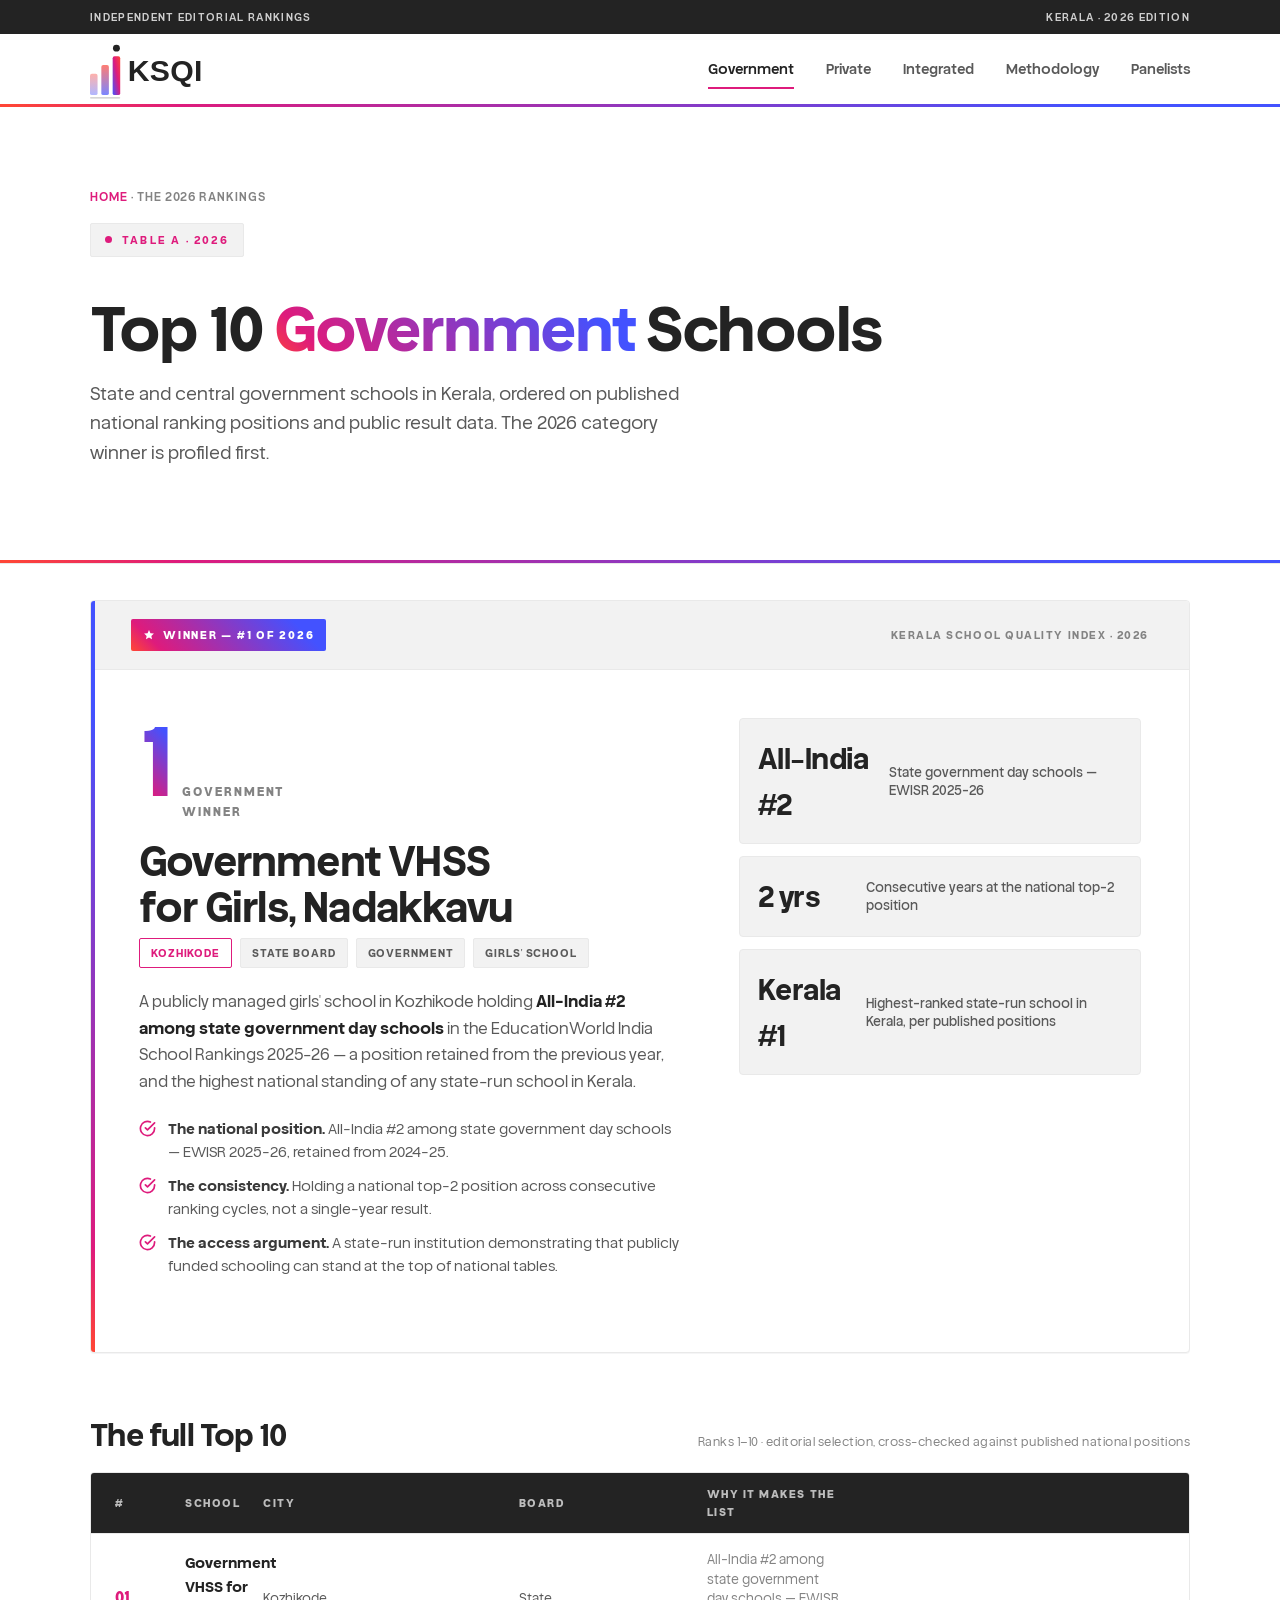
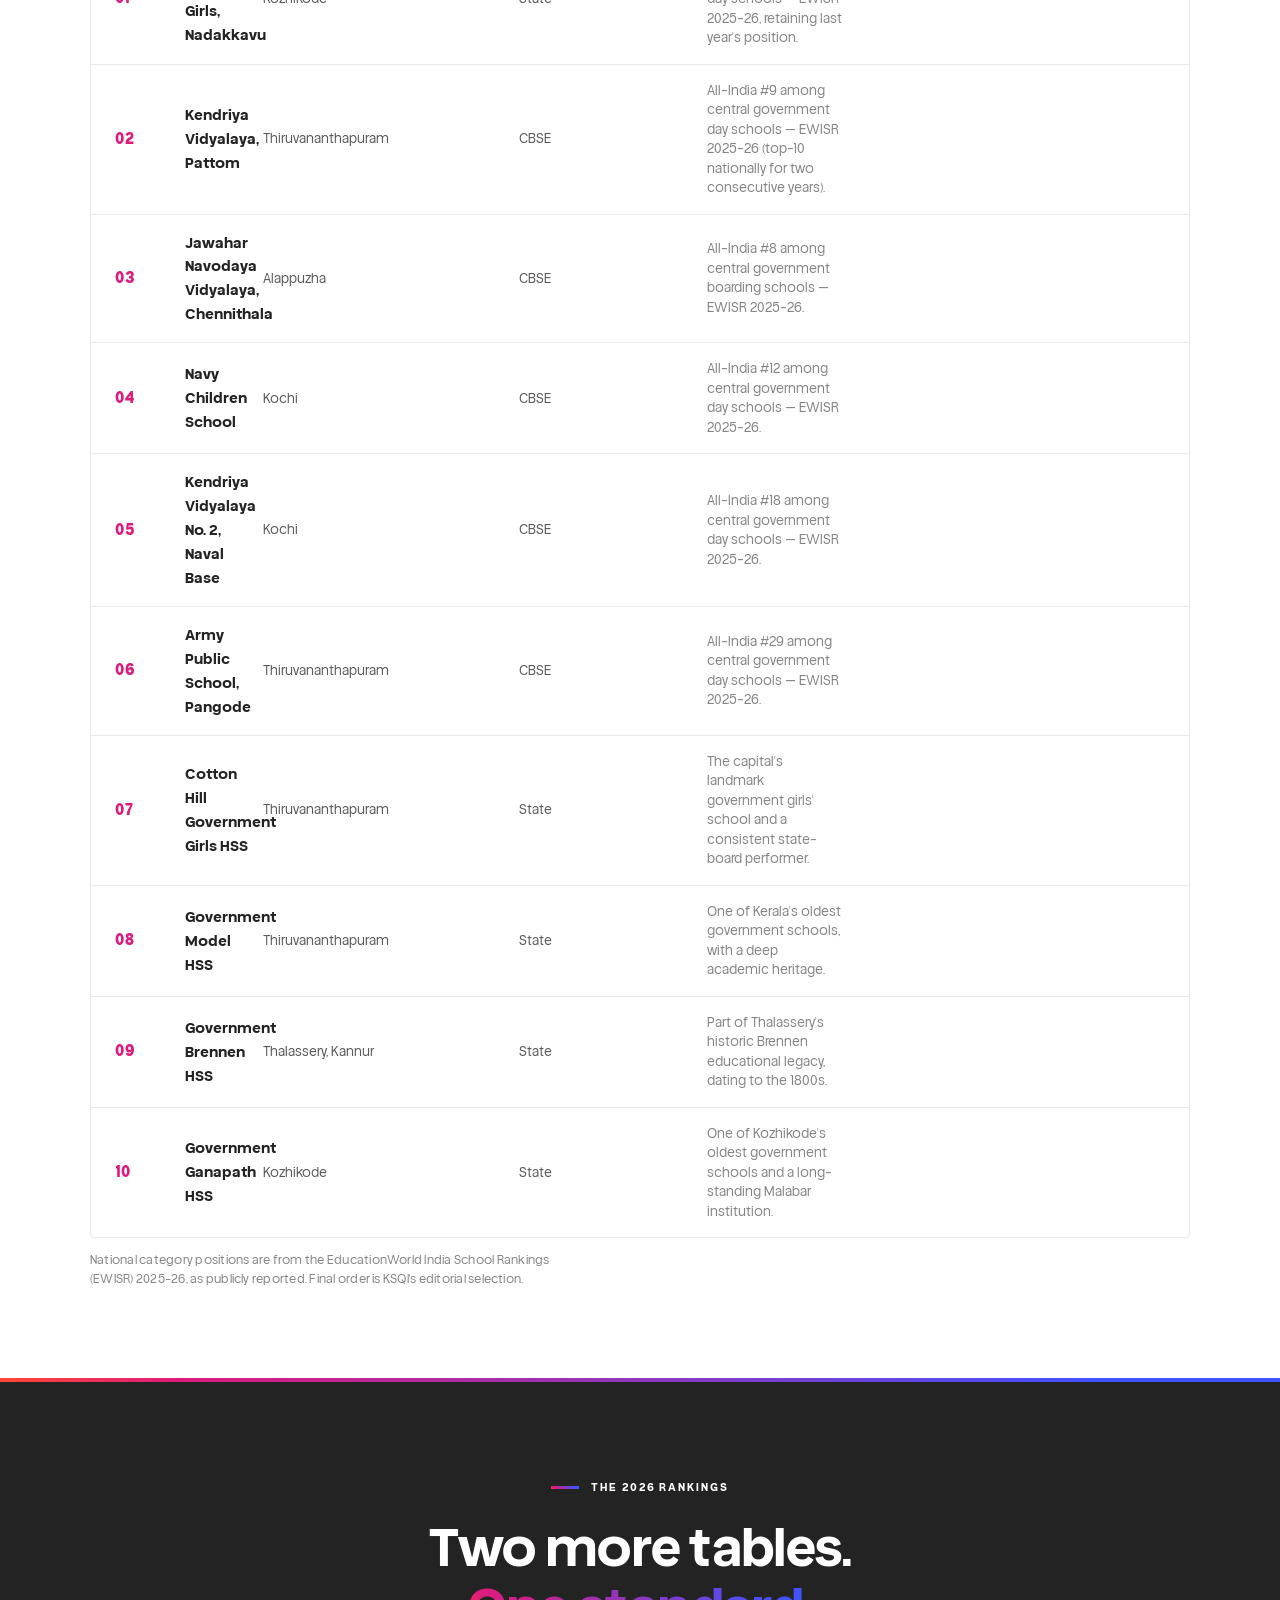
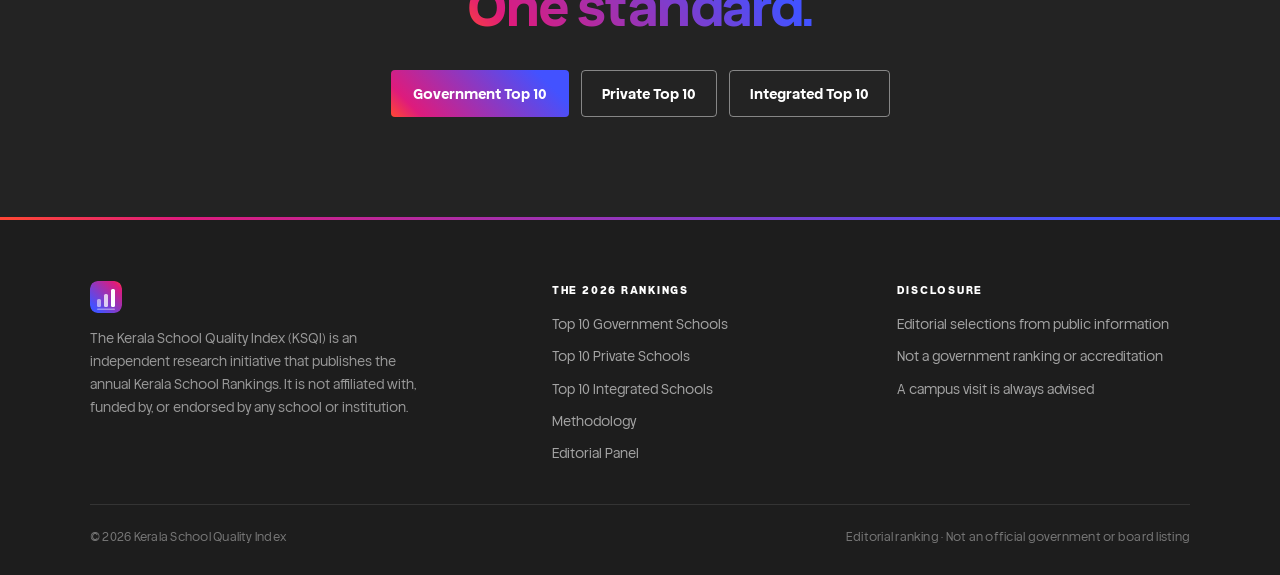
==== commit a86c77bb: "Brand refresh: sans-serif logo, mark in all mastheads, tile variant in footers, bars favicon" ====
--- a/government.html
+++ b/government.html
@@ -31,8 +31,7 @@
 <header class="masthead">
   <div class="container masthead-inner">
     <a class="brand" href="index.html">
-      <span class="brand-tile">KSQI</span>
-      <span class="brand-name">Kerala School <span>Quality Index</span></span>
+      <img class="brand-logo" src="logo-header.svg" alt="KSQI — Kerala School Quality Index" width="112" height="60" />
     </a>
     <button class="nav-toggle" type="button" aria-expanded="false" aria-controls="site-nav">Menu</button>
     <nav class="masthead-nav" id="site-nav" aria-label="Rankings navigation">
@@ -139,7 +138,7 @@
     <div class="footer-grid">
       <div>
         <a class="brand" href="index.html">
-          <span class="brand-tile">KSQI</span>
+          <img class="brand-logo-tile" src="logo-mark-tile.svg" alt="KSQI mark" width="32" height="32" />
         </a>
         <p>The Kerala School Quality Index (KSQI) is an independent research initiative that publishes the annual Kerala School Rankings. It is not affiliated with, funded by, or endorsed by any school or institution.</p>
       </div>
--- a/styles.css
+++ b/styles.css
@@ -96,18 +96,10 @@
 }
 .masthead-inner{display:flex;align-items:center;justify-content:space-between;height:72px;gap:20px}
 .brand{display:flex;align-items:center;gap:12px;min-width:0}
-.brand-tile{
-  display:inline-flex;align-items:center;justify-content:center;
-  min-width:58px;height:32px;padding:0 10px;
-  background:var(--key);color:#fff;
-  font-family:var(--sans);font-size:12px;font-weight:800;letter-spacing:.08em;
-  border-radius:8px;flex-shrink:0;
-}
-.brand-name{
-  font-family:var(--sans);font-size:13px;font-weight:700;letter-spacing:.02em;
-  text-transform:none;white-space:nowrap;line-height:1.25;color:var(--ink);
-}
-.brand-name span{display:block;font-size:11px;font-weight:600;letter-spacing:.08em;text-transform:uppercase;color:var(--text-dim)}
+.brand-logo{
+  display:block;width:112px;height:auto;flex-shrink:0;
+}
+.brand-logo-tile{display:block;width:32px;height:32px;border-radius:8px}
 .masthead-nav{display:flex;align-items:center;gap:clamp(18px,2.6vw,32px);font-size:14px;font-weight:600;color:var(--text-dim)}
 .masthead-nav a{padding:6px 0;border-bottom:2px solid transparent}
 .masthead-nav a:hover{color:var(--ink)}
@@ -384,7 +376,7 @@
 .footer{border-top:0;background:var(--navy-2);padding:clamp(40px,6vw,64px) 0 28px;color:rgba(255,255,255,.7);position:relative}
 .footer::before{content:"";position:absolute;left:0;right:0;top:0;height:3px;background:var(--key)}
 .footer-grid{display:grid;grid-template-columns:1.4fr 1fr 1fr;gap:clamp(28px,4vw,60px);margin-bottom:40px}
-.footer .brand-tile{margin-bottom:14px}
+.footer .brand-logo-tile{margin-bottom:14px}
 .footer p{font-size:13.5px;color:rgba(255,255,255,.55);line-height:1.7;max-width:42ch}
 .footer h5{font-size:11px;font-weight:800;letter-spacing:.16em;text-transform:uppercase;color:#fff;margin-bottom:14px}
 .footer ul{list-style:none;display:flex;flex-direction:column;gap:10px}
@@ -473,7 +465,7 @@
   .admit-facts{border-left:none;padding-left:0;border-top:1px solid var(--line);padding-top:18px}
 }
 @media (max-width:1200px){
-  .brand-name{white-space:normal;max-width:220px;line-height:1.3}
+  .brand-logo{width:100px}
   .masthead-nav{gap:16px;font-size:13px}
 }
 @media (max-width:800px){
@@ -490,7 +482,7 @@
 @media (max-width:640px){
   .panel-card{flex-direction:column;gap:16px}
   .cat-nav{grid-template-columns:1fr}
-  .brand-name{font-size:12px;max-width:140px}
+  .brand-logo{width:92px}
   .toppers{grid-template-columns:1fr 1fr}
   .topper .ph{height:72px}
   .diff{grid-template-columns:1fr}
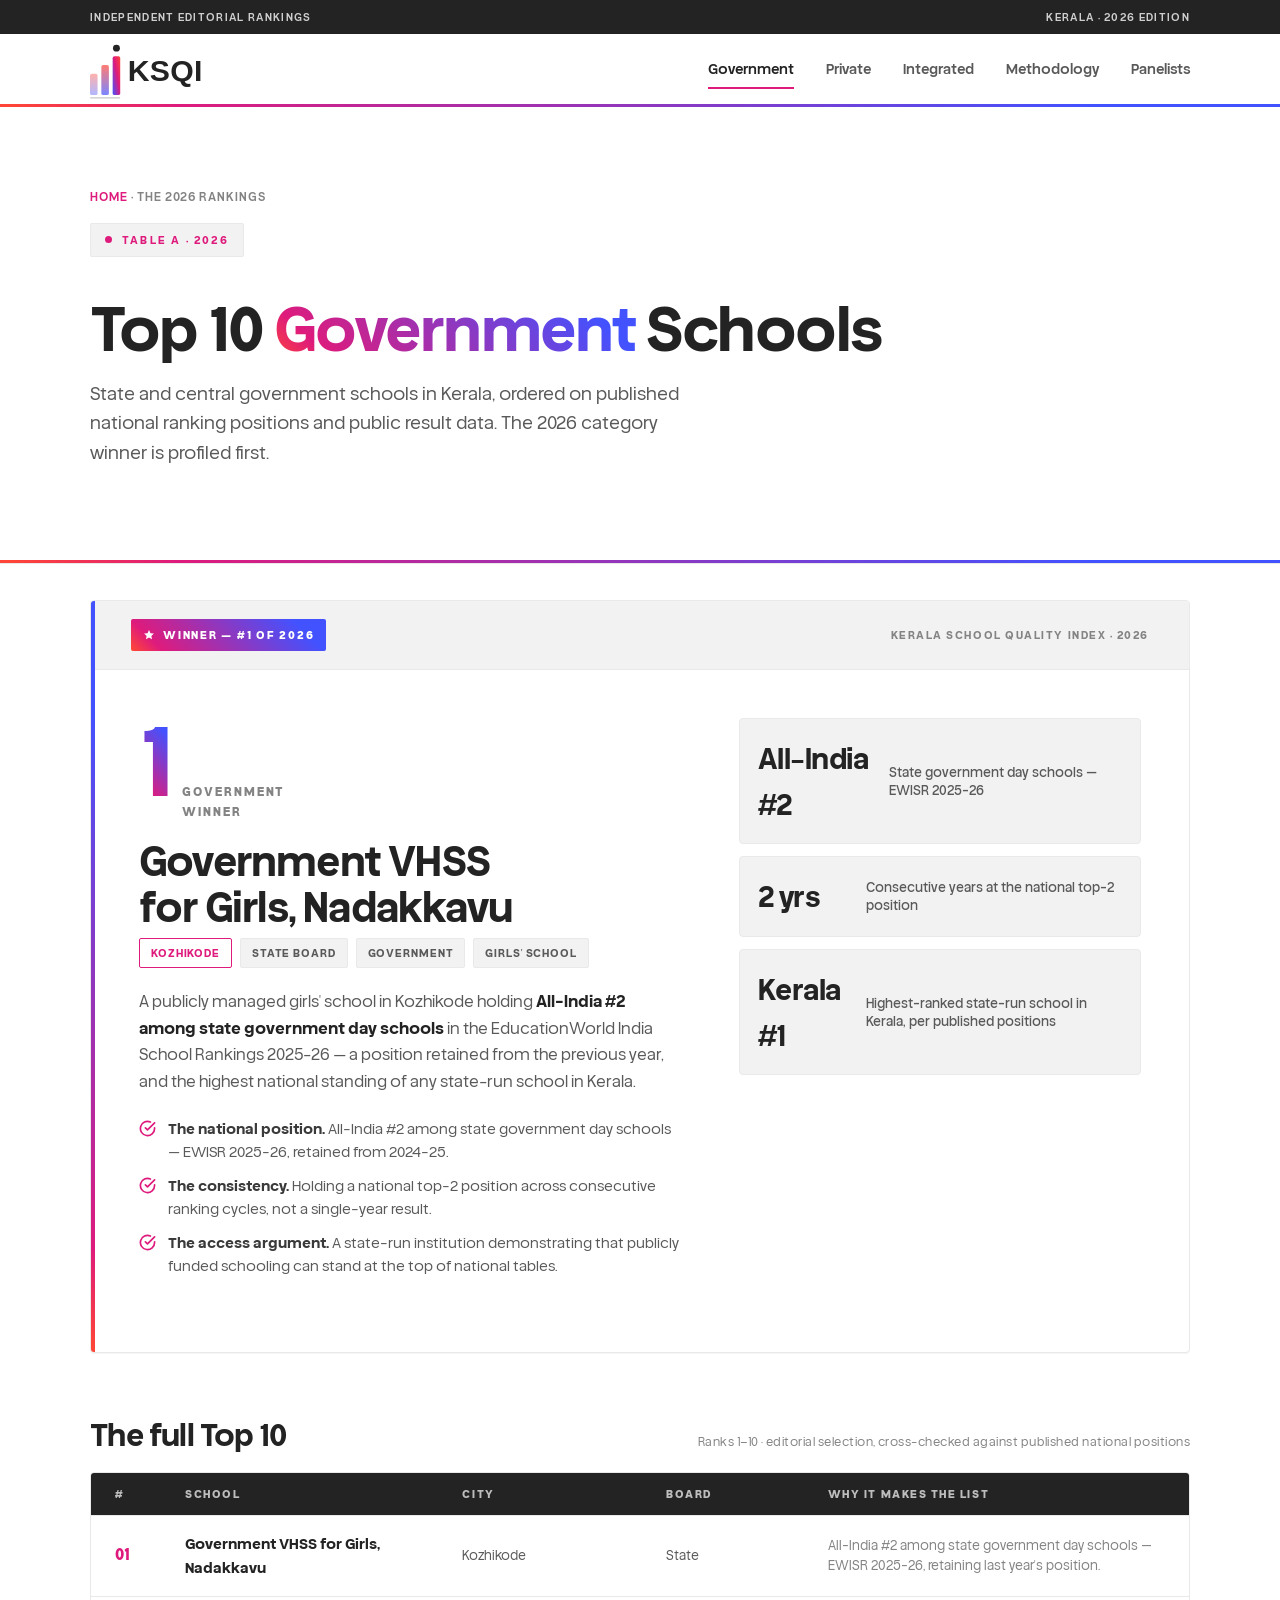
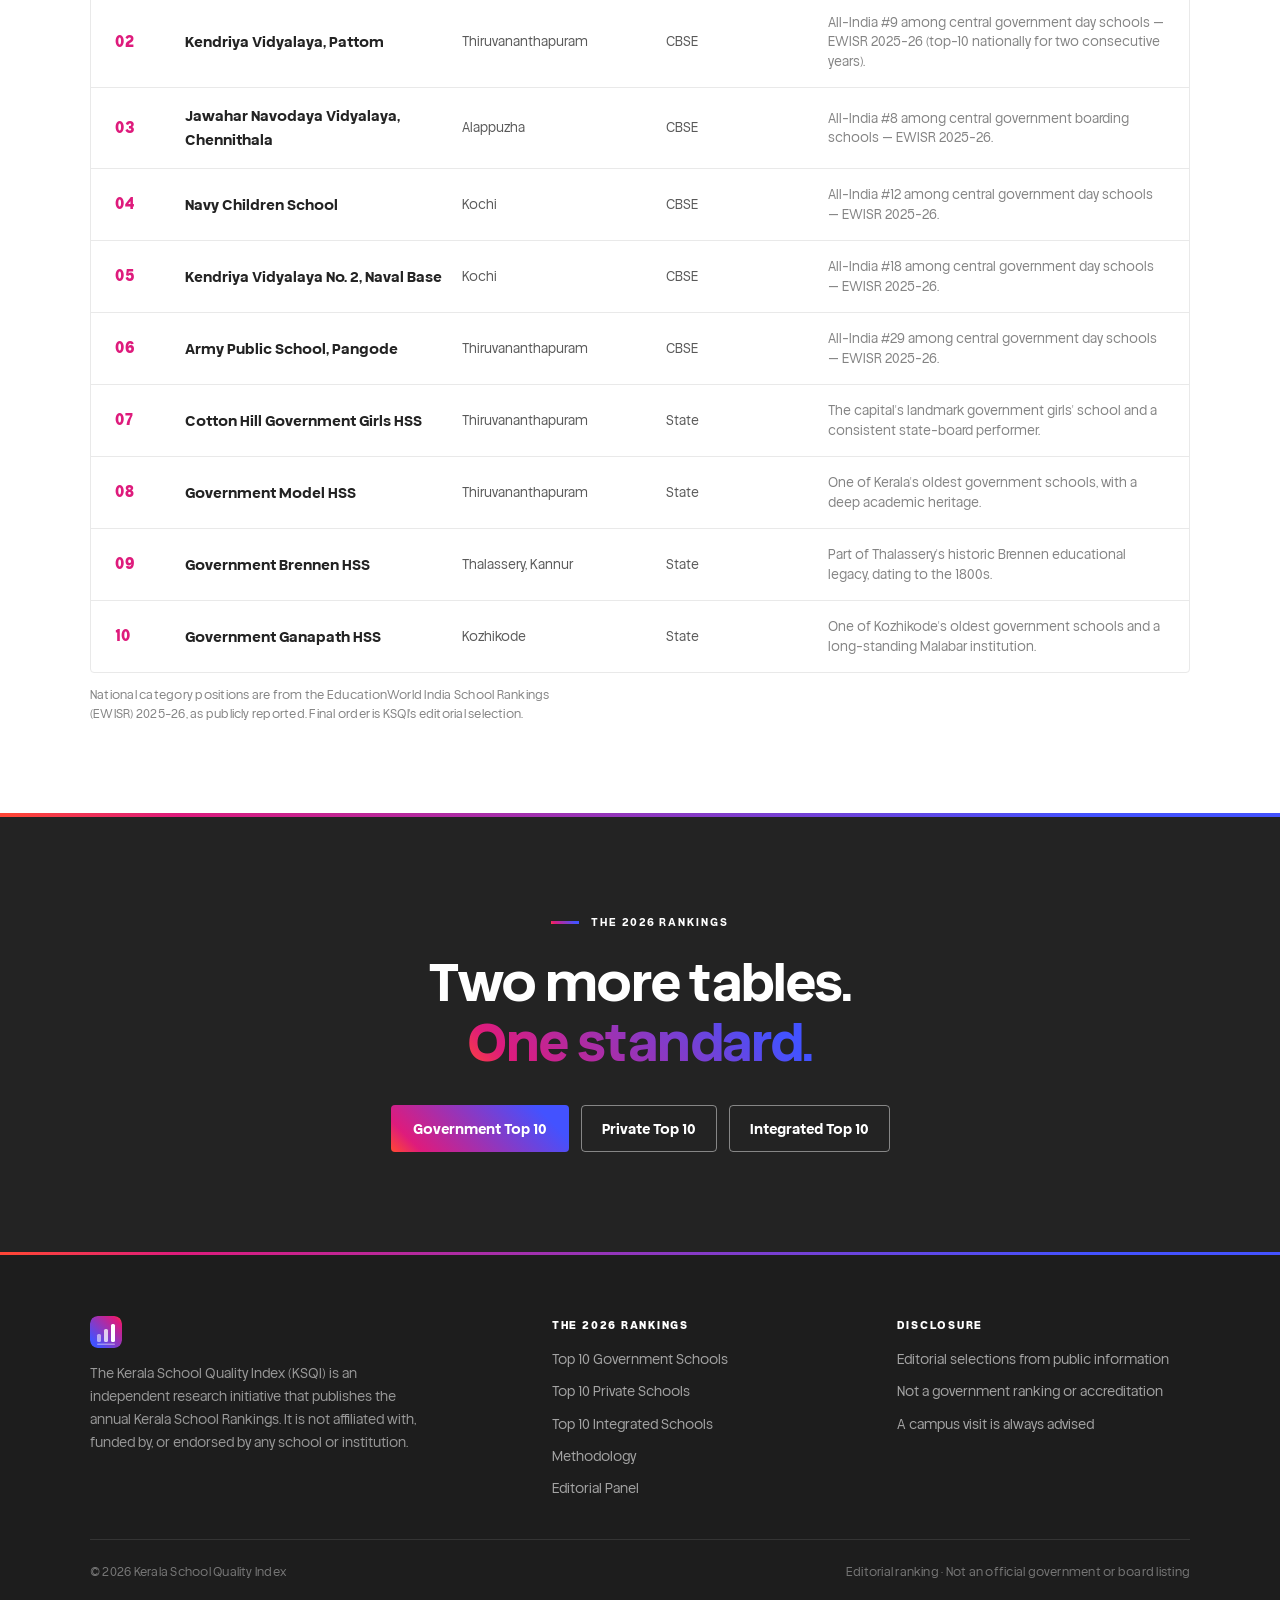
==== commit 0164aa26: "fix: align integrated rankings with other school categories" ====
--- a/government.html
+++ b/government.html
@@ -10,7 +10,7 @@
 <meta property="og:type" content="website" />
 <meta name="theme-color" content="#de1b7c" />
 <link rel="icon" href="favicon.svg" type="image/svg+xml" />
-<link rel="stylesheet" href="styles.css?v=img1" />
+<link rel="stylesheet" href="styles.css?v=rankings2" />
 <script type="application/ld+json">
 {
   "@context": "https://schema.org",
--- a/styles.css
+++ b/styles.css
@@ -255,7 +255,7 @@
 .watch-head h3{font-size:clamp(22px,2.6vw,30px)}
 .watch-head .note-sm{font-size:12px;color:var(--text-faint);letter-spacing:.04em}
 .wtable{border:1px solid var(--line);border-radius:4px;overflow:hidden;background:var(--paper)}
-.wrow{display:grid;grid-template-columns:56px 64px 1.25fr .9fr .7fr 1.6fr;gap:14px;align-items:center;padding:16px clamp(16px,2.6vw,24px);border-bottom:1px solid var(--line);font-size:14px;transition:background .2s}
+.wrow{display:grid;grid-template-columns:56px 1.25fr .9fr .7fr 1.6fr;gap:14px;align-items:center;padding:16px clamp(16px,2.6vw,24px);border-bottom:1px solid var(--line);font-size:14px;transition:background .2s}
 .wrow:last-child{border-bottom:none}
 .wrow:hover{background:var(--paper-2)}
 .wrow .pos{font-size:13px;font-weight:800;letter-spacing:.06em;color:var(--text-faint)}
@@ -429,11 +429,12 @@
 }
 .panel-card:hover{border-color:var(--ink)}
 .panel-avatar{
-  flex-shrink:0;width:64px;height:64px;border-radius:4px;
+  flex-shrink:0;width:64px;height:64px;border-radius:4px;position:relative;overflow:hidden;
   display:flex;align-items:center;justify-content:center;
   background:var(--key);color:#fff;
   font-family:var(--sans);font-size:20px;font-weight:700;letter-spacing:-.02em;
 }
+.panel-avatar img{position:absolute;inset:0;width:100%;height:100%;object-fit:cover;border-radius:4px;display:block}
 .panel-body{min-width:0}
 .panel-body h3{font-size:clamp(22px,2.2vw,28px);margin-bottom:6px}
 .panel-role{font-size:13.5px;font-weight:700;color:var(--accent);margin-bottom:12px;line-height:1.4}
@@ -457,9 +458,13 @@
   .diff{grid-template-columns:repeat(2,1fr)}
   .toppers{grid-template-columns:repeat(2,1fr)}
   .faculty{grid-template-columns:1fr}
-  .wrow{grid-template-columns:44px 48px 1fr 1fr;grid-auto-rows:auto;row-gap:4px}
-  .wrow .wimg{width:48px;height:34px}
+  .wrow{grid-template-columns:36px minmax(0,1fr) minmax(0,1fr);grid-auto-rows:auto;gap:8px 12px}
+  .wrow > span{min-width:0;overflow-wrap:anywhere}
+  .wrow .school{grid-column:2 / -1}
+  .wrow .city{grid-column:2}
+  .wrow .board{grid-column:3}
   .wrow .why{grid-column:2 / -1}
+  .wrow.whead{display:none}
   .footer-grid{grid-template-columns:1fr 1fr}
   .winners{grid-template-columns:1fr}
   .admit-facts{border-left:none;padding-left:0;border-top:1px solid var(--line);padding-top:18px}
